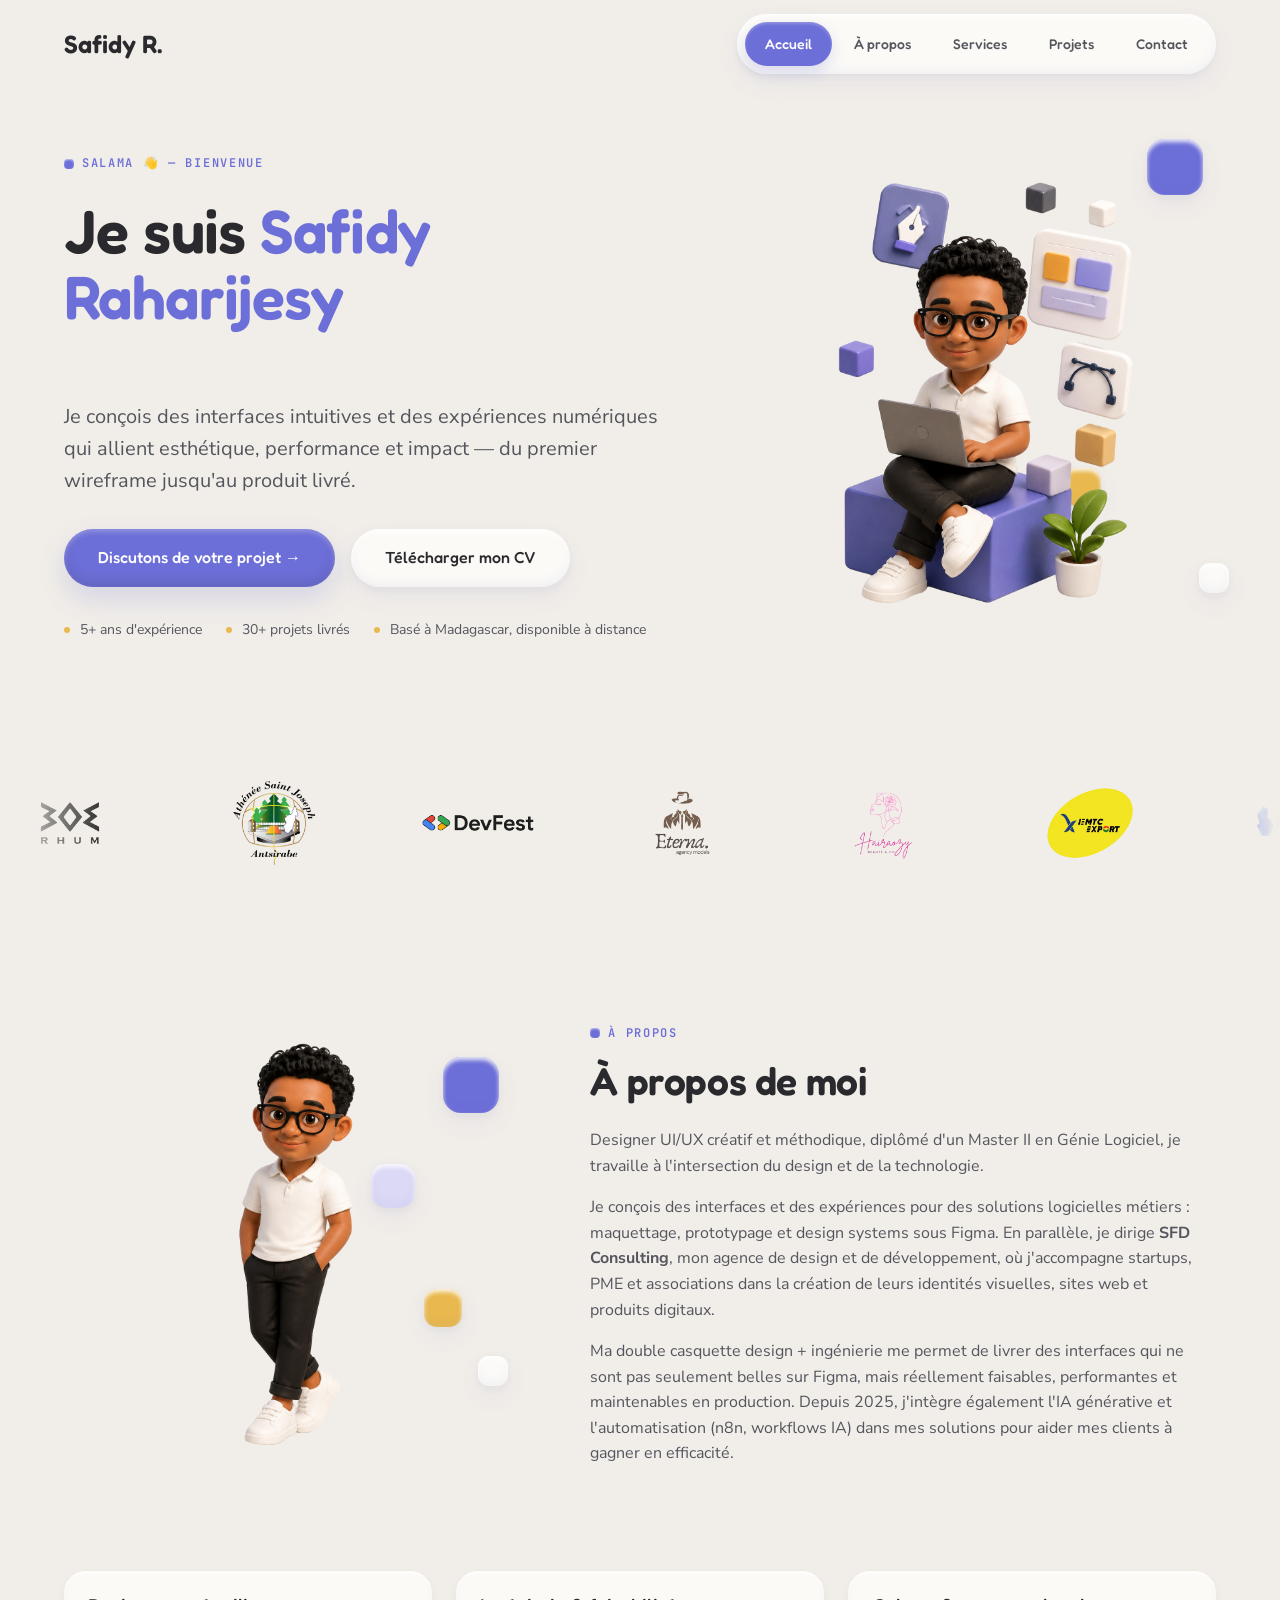
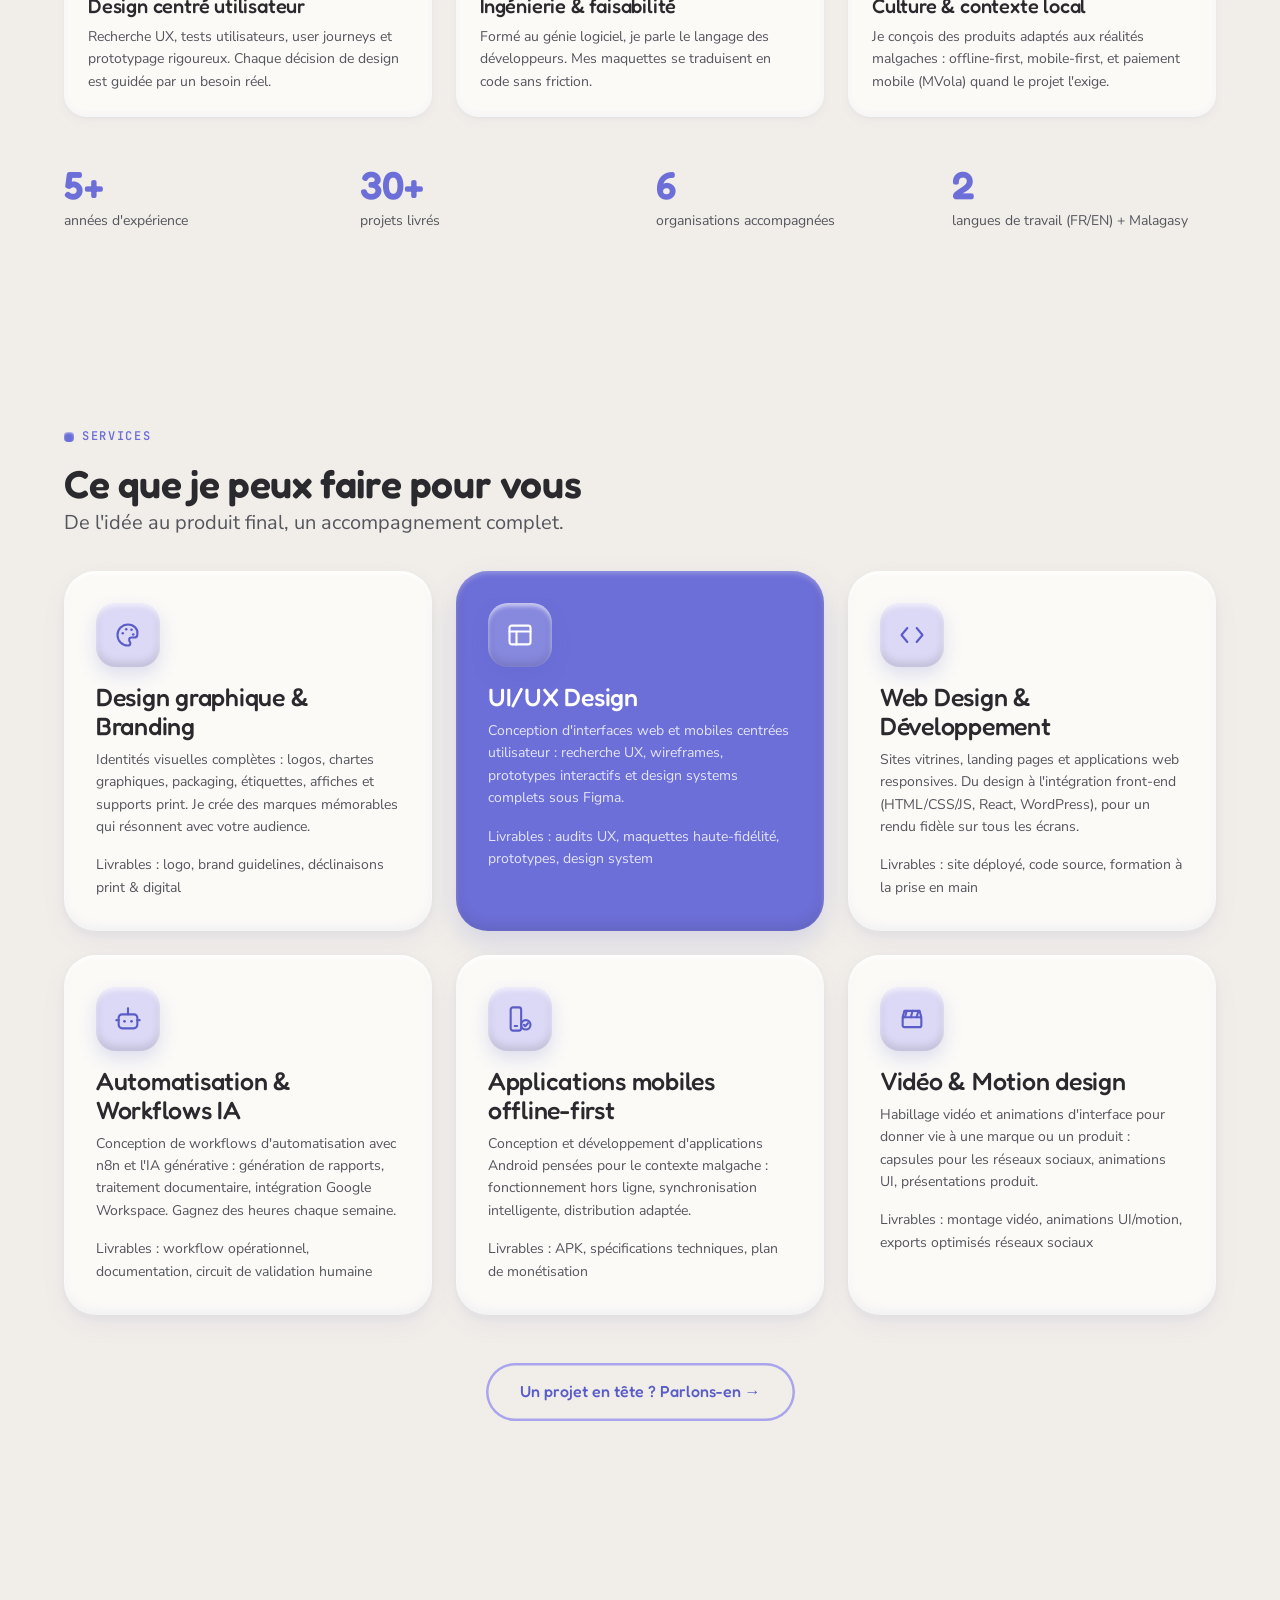
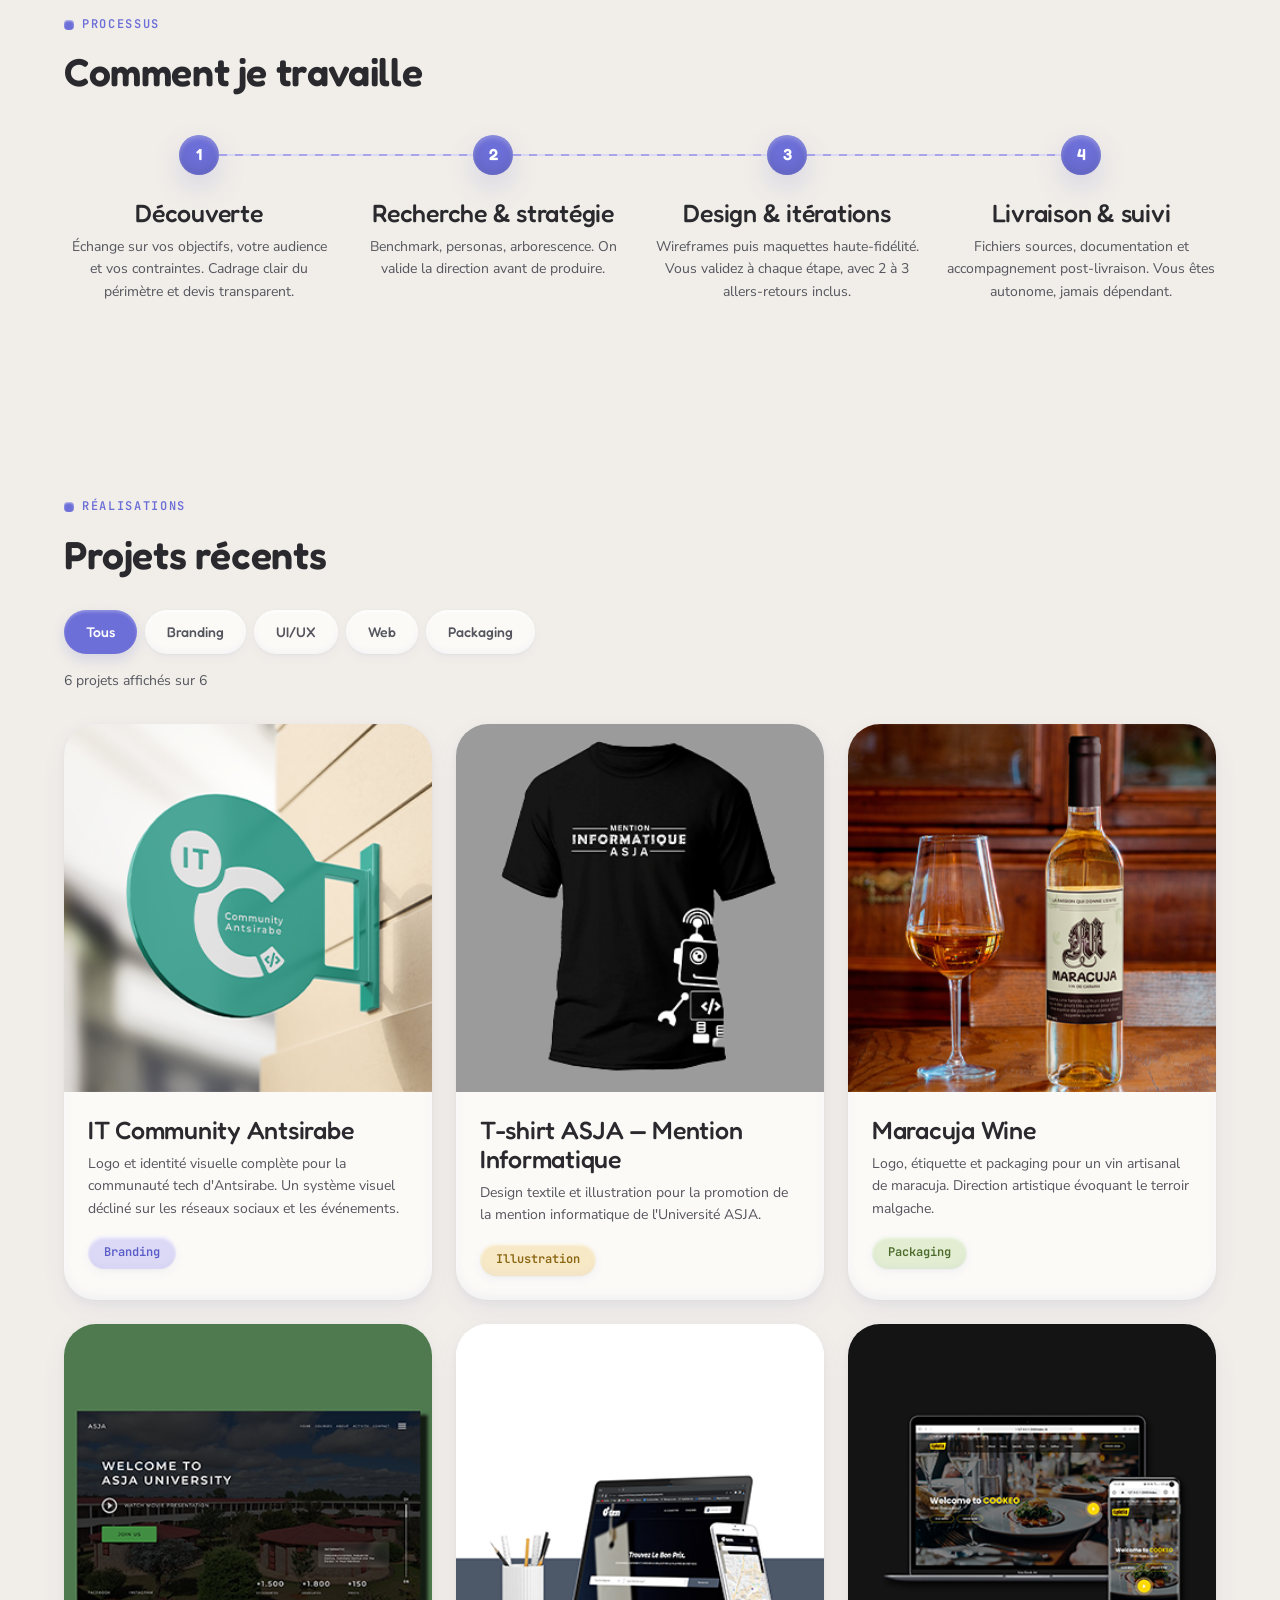
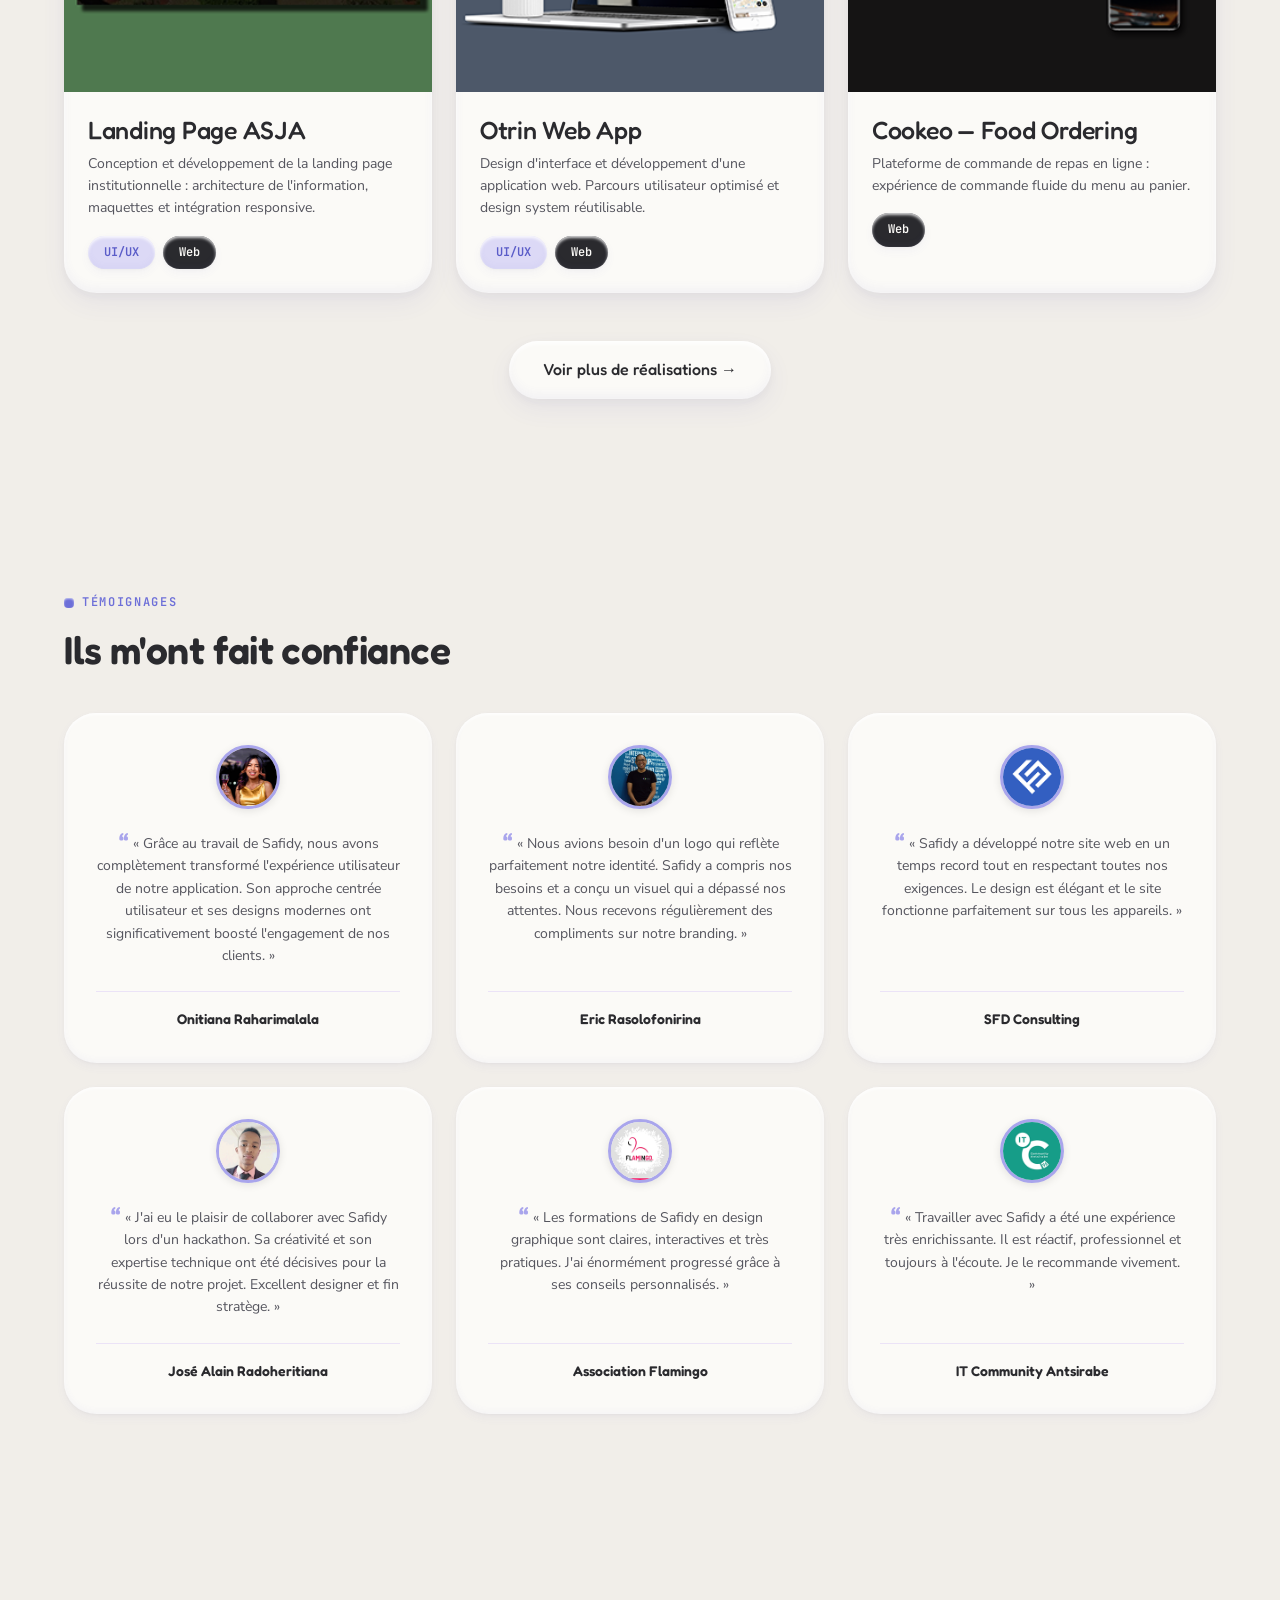
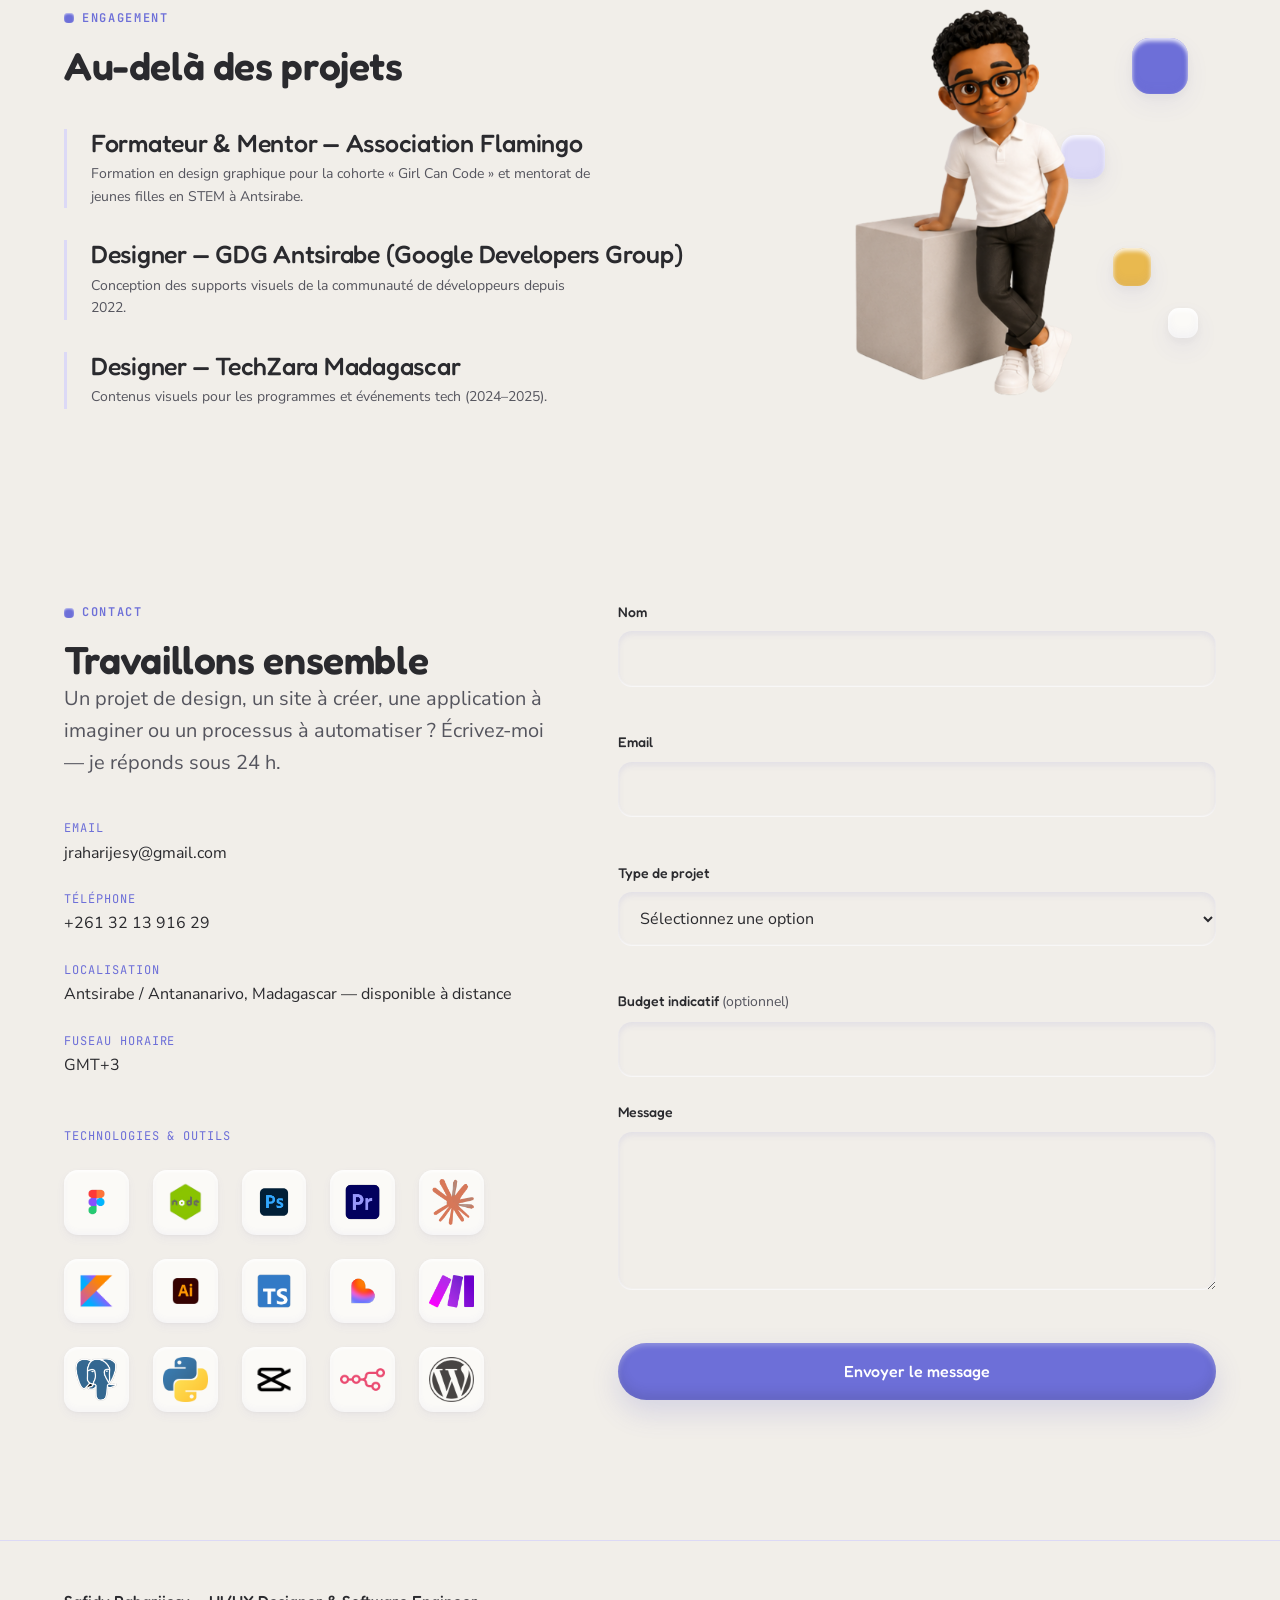
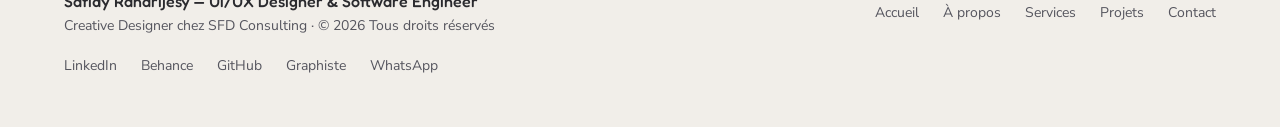
==== index.html @ c83ef687 "verification google" ====
<!DOCTYPE html>
<html lang="fr">

<head>
  <meta charset="UTF-8">
  <meta name="google-site-verification" content="crt87PEnpxLIUc-6tT0wnWQn10uKdLM6XeGjAhjzBSI" />

  <meta name="viewport" content="width=device-width, initial-scale=1.0">
  <title>Safidy Raharijesy — UI/UX Designer &amp; Software Engineer | Madagascar</title>
  <meta name="description"
    content="UI/UX Designer et ingénieur logiciel basé à Madagascar. Design d'interfaces, identités visuelles, développement web &amp; mobile, et automatisation IA. Disponible en freelance via SFD Consulting.">
  <meta name="keywords"
    content="UI UX designer Madagascar, graphiste Antananarivo, web designer Antsirabe, design system, branding Madagascar, développeur front-end, automatisation IA n8n, SFD Consulting">
  <meta name="author" content="Safidy Raharijesy">
  <meta name="robots" content="index, follow, max-image-preview:large, max-snippet:-1, max-video-preview:-1">
  <meta name="theme-color" content="#121824">

  <!-- Canonique & Liens Alternatifs -->
  <link rel="canonical" href="https://safidyraharijesy.netlify.app/">

  <!-- Métadonnées Géographiques (Local SEO) -->
  <meta name="geo.region" content="MG-T">
  <meta name="geo.placename" content="Antananarivo, Antsirabe, Madagascar">
  <meta name="geo.position" content="-18.8792;47.5079">
  <meta name="ICBM" content="-18.8792, 47.5079">

  <!-- Open Graph / Facebook / LinkedIn -->
  <meta property="og:type" content="website">
  <meta property="og:site_name" content="Safidy Raharijesy Portfolio">
  <meta property="og:title" content="Safidy Raharijesy — UI/UX Designer &amp; Software Engineer | Madagascar">
  <meta property="og:description"
    content="UI/UX Designer et ingénieur logiciel basé à Madagascar. Design d'interfaces, identités visuelles, développement web &amp; mobile, et automatisation IA.">
  <meta property="og:url" content="https://safidyraharijesy.netlify.app/">
  <meta property="og:image" content="https://safidyraharijesy.netlify.app/assets/img/avatar%20assis.png">
  <meta property="og:locale" content="fr_FR">

  <!-- Twitter Cards -->
  <meta name="twitter:card" content="summary_large_image">
  <meta name="twitter:title" content="Safidy Raharijesy — UI/UX Designer &amp; Software Engineer | Madagascar">
  <meta name="twitter:description"
    content="UI/UX Designer et ingénieur logiciel basé à Madagascar. Design d'interfaces, identités visuelles, développement web &amp; mobile, et automatisation IA.">
  <meta name="twitter:image" content="https://safidyraharijesy.netlify.app/assets/img/avatar%20assis.png">

  <link rel="icon" type="image/png" href="assets/icons/favicon.png">

  <link rel="preconnect" href="https://fonts.googleapis.com">
  <link rel="preconnect" href="https://fonts.gstatic.com" crossorigin>
  <link
    href="https://fonts.googleapis.com/css2?family=Fredoka:wght@400;500;600;700&amp;family=Nunito+Sans:ital,wght@0,400;0,600;0,700;0,800;1,400&amp;family=JetBrains+Mono:wght@400;600&amp;display=swap"
    rel="stylesheet">

  <link rel="stylesheet" href="css/main.css">

  <!-- Données Structurées JSON-LD (Schema.org) — Generative Engine Optimization (GEO) -->
  <script type="application/ld+json">
  {
    "@context": "https://schema.org",
    "@graph": [
      {
        "@type": "Person",
        "@id": "https://safidyraharijesy.netlify.app/#safidy",
        "name": "Safidy Raharijesy",
        "givenName": "Safidy",
        "familyName": "Raharijesy",
        "jobTitle": ["UI/UX Designer", "Software Engineer", "AI Workflow Designer"],
        "description": "UI/UX Designer et ingénieur logiciel basé à Madagascar. Spécialiste en design d'interfaces (Figma), identités visuelles, développement web/mobile et automatisation IA avec n8n.",
        "url": "https://safidyraharijesy.netlify.app/",
        "image": "https://safidyraharijesy.netlify.app/assets/img/avatar%20assis.png",
        "email": "mailto:jraharijesy@gmail.com",
        "telephone": "+261321391629",
        "address": {
          "@type": "PostalAddress",
          "addressLocality": "Antsirabe",
          "addressRegion": "Vakinankaratra / Analamanga",
          "addressCountry": "MG"
        },
        "knowsLanguage": ["fr", "en", "mg"],
        "knowsAbout": [
          "UI/UX Design",
          "Figma",
          "Design Systems",
          "Software Engineering",
          "Web Development",
          "Mobile App Development",
          "n8n Workflows",
          "Generative AI",
          "Branding & Packaging"
        ],
        "alumniOf": {
          "@type": "EducationalOrganization",
          "name": "Université ASJA (Master II Génie Logiciel)"
        },
        "worksFor": [
          {
            "@type": "Organization",
            "name": "TeknetGroupe"
          },
          {
            "@type": "Organization",
            "name": "SFD Consulting"
          }
        ],
        "sameAs": [
          "https://www.linkedin.com/in/safidy-raharijesy/",
          "https://github.com/chafidy",
          "https://behance.net/safidyraharijesy",
          "https://graphiste.com/safidyraharijesy",
          "https://wa.me/261321391629"
        ]
      },
      {
        "@type": "ProfessionalService",
        "@id": "https://safidyraharijesy.netlify.app/#service",
        "name": "SFD Consulting — Safidy Raharijesy",
        "url": "https://safidyraharijesy.netlify.app/",
        "logo": "https://safidyraharijesy.netlify.app/assets/icons/favicon.png",
        "image": "https://safidyraharijesy.netlify.app/assets/img/avatar%20assis.png",
        "description": "Agence et studio individuel de design d'interfaces, branding, développement web & mobile et automatisation IA à Madagascar.",
        "telephone": "+261321391629",
        "email": "jraharijesy@gmail.com",
        "address": {
          "@type": "PostalAddress",
          "addressLocality": "Antananarivo / Antsirabe",
          "addressCountry": "MG"
        },
        "geo": {
          "@type": "GeoCoordinates",
          "latitude": -18.8792,
          "longitude": 47.5079
        },
        "areaServed": ["Madagascar", "Worldwide", "France", "Remote"],
        "priceRange": "$$",
        "provider": {
          "@id": "https://safidyraharijesy.netlify.app/#safidy"
        }
      },
      {
        "@type": "WebSite",
        "@id": "https://safidyraharijesy.netlify.app/#website",
        "url": "https://safidyraharijesy.netlify.app/",
        "name": "Safidy Raharijesy Portfolio",
        "publisher": {
          "@id": "https://safidyraharijesy.netlify.app/#safidy"
        },
        "inLanguage": "fr-FR"
      },
      {
        "@type": "FAQPage",
        "@id": "https://safidyraharijesy.netlify.app/#faq",
        "mainEntity": [
          {
            "@type": "Question",
            "name": "Qui est Safidy Raharijesy ?",
            "acceptedAnswer": {
              "@type": "Answer",
              "text": "Safidy Raharijesy est un UI/UX Designer et Ingénieur Logiciel diplômé d'un Master II en Génie Logiciel, basé à Madagascar (Antananarivo et Antsirabe). Il combine design d'interface, ingénierie logicielle et automatisation IA pour créer des produits digitaux performants."
            }
          },
          {
            "@type": "Question",
            "name": "Quels sont les services proposés par Safidy Raharijesy ?",
            "acceptedAnswer": {
              "@type": "Answer",
              "text": "Safidy propose 5 prestations principales : 1. Design graphique & Branding (logos, packaging), 2. UI/UX Design & Design Systems (Figma), 3. Web Design & Développement (HTML/CSS/JS, React, WordPress), 4. Automatisation & Workflows IA (n8n, LLM), 5. Applications mobiles Android offline-first."
            }
          },
          {
            "@type": "Question",
            "name": "Safidy Raharijesy travaille-t-il à distance pour des clients internationaux ?",
            "acceptedAnswer": {
              "@type": "Answer",
              "text": "Oui, Safidy Raharijesy est disponible à distance pour des projets en freelance avec des entreprises, startups et agences en France, en Europe et à l'international (fuseau horaire GMT+3)."
            }
          },
          {
            "@type": "Question",
            "name": "Comment contacter Safidy Raharijesy ?",
            "acceptedAnswer": {
              "@type": "Answer",
              "text": "Vous pouvez le contacter directement par email à jraharijesy@gmail.com, par WhatsApp au +261 32 13 916 29 ou via le formulaire de contact sur https://safidyraharijesy.netlify.app/."
            }
          }
        ]
      }
    ]
  }
  </script>
</head>

<body>

  <a class="skip-link" href="#main-content">Aller au contenu principal</a>

  <div class="header-sentinel" id="header-sentinel" aria-hidden="true"></div>

  <!-- ============ HEADER ============ -->
  <header class="header" id="site-header">
    <div class="container header__inner">
      <a class="header__logo" href="#hero">Safidy R.</a>

      <button class="header__burger" id="header-burger" type="button" aria-expanded="false"
        aria-controls="primary-navigation" aria-label="Ouvrir le menu de navigation">
        <span class="header__burger-line"></span>
        <span class="header__burger-line"></span>
        <span class="header__burger-line"></span>
      </button>

      <nav class="header__nav" id="primary-navigation" aria-label="Navigation principale">
        <ul class="header__nav-list">
          <li><a class="header__nav-link" href="#hero" aria-current="page">Accueil</a></li>
          <li><a class="header__nav-link" href="#about">À propos</a></li>
          <li><a class="header__nav-link" href="#services">Services</a></li>
          <li><a class="header__nav-link" href="#projects">Projets</a></li>
          <li><a class="header__nav-link" href="#contact">Contact</a></li>
        </ul>
      </nav>
    </div>
  </header>

  <main id="main-content">

    <!-- ============ HERO ============ -->
    <section class="hero" id="hero" aria-labelledby="hero-title">
      <div class="hero__cubes" aria-hidden="true">
        <div class="cube cube--c1"></div>
        <div class="cube cube--c2"></div>
        <div class="cube cube--c3"></div>
        <div class="cube cube--c4"></div>
      </div>

      <div class="container hero__inner">
        <div class="hero__content">
          <span class="eyebrow">Salama 👋 — Bienvenue</span>

          <h1 class="hero__title" id="hero-title">Je suis <span class="hero__title-accent">Safidy Raharijesy</span></h1>

          <p class="hero__roles">
            <span class="hero__role">UI/UX Designer</span>
            <span class="hero__role">Creative Designer &amp; Software Engineer</span>
            <span class="hero__role">AI Workflow Designer</span>
          </p>

          <p class="hero__lead lead">
            Je conçois des interfaces intuitives et des expériences numériques qui allient
            esthétique, performance et impact — du premier wireframe jusqu'au produit livré.
          </p>

          <div class="hero__actions">
            <a class="btn btn--primary" href="#contact">Discutons de votre projet →</a>
            <a class="btn btn--secondary" href="assets/cv/CV_Safidy_Raharijesy_Design.pdf"
              download="CV_Safidy_Raharijesy_Design.pdf">Télécharger mon CV</a>
          </div>

          <ul class="hero__proof">
            <li class="hero__proof-item">5+ ans d'expérience</li>
            <li class="hero__proof-item">30+ projets livrés</li>
            <li class="hero__proof-item">Basé à Madagascar, disponible à distance</li>
          </ul>
        </div>

        <div class="hero__visual">
          <img class="hero__avatar" src="assets/img/avatar assis.png"
            alt="Illustration 3D en claymorphism de Safidy Raharijesy assis avec un ordinateur portable" width="1086"
            height="1448">
        </div>
      </div>
    </section>

    <!-- ============ CLIENTS / LOGOS DÉFILANTS ============ -->
    <section class="clients" aria-label="Marques et clients">
      <div class="clients__inner">
        <div class="clients__track">
          <div class="clients__logos">
            <img class="clients__logo" src="assets/clients/303 rhum-Photoroom.webp" alt="303 Rhum">
            <img class="clients__logo" src="assets/clients/asja université-Photoroom.webp" alt="ASJA Université">
            <img class="clients__logo" src="assets/clients/devfest-Photoroom.webp" alt="DevFest Antsirabe">
            <img class="clients__logo" src="assets/clients/eterna-Photoroom.webp" alt="Eterna">
            <img class="clients__logo" src="assets/clients/hairaozy-Photoroom.webp" alt="Hairaozy">
            <img class="clients__logo" src="assets/clients/iemtc export-Photoroom.webp" alt="IEMTC Export">
            <img class="clients__logo" src="assets/clients/iemtc madagascar-Photoroom.webp" alt="IEMTC Madagascar">
            <img class="clients__logo" src="assets/clients/it community-Photoroom.webp" alt="IT Community Antsirabe">
            <img class="clients__logo" src="assets/clients/make it shine-Photoroom.webp" alt="Make It Shine">
            <img class="clients__logo" src="assets/clients/mouna fruit séché-Photoroom.webp" alt="Mouna Fruit Séché">
            <img class="clients__logo" src="assets/clients/otrin-Photoroom.webp" alt="Otrin">
            <img class="clients__logo" src="assets/clients/pharmatech-Photoroom.webp" alt="PharmaTech">
            <img class="clients__logo" src="assets/clients/pim collect-Photoroom.webp" alt="PIM Collect">
            <img class="clients__logo" src="assets/clients/rawesy-Photoroom.webp" alt="Rawesy">
            <img class="clients__logo" src="assets/clients/techzara-Photoroom.webp" alt="Techzara">
            <img class="clients__logo" src="assets/clients/urban visio-Photoroom.webp" alt="Urban Visio">
            <img class="clients__logo" src="assets/clients/zarina-Photoroom.webp" alt="Zarina">
          </div>
          <!-- Clone pour boucle seamless -->
          <div class="clients__logos" aria-hidden="true">
            <img class="clients__logo" src="assets/clients/303 rhum-Photoroom.webp" alt="303 Rhum">
            <img class="clients__logo" src="assets/clients/asja université-Photoroom.webp" alt="ASJA Université">
            <img class="clients__logo" src="assets/clients/devfest-Photoroom.webp" alt="DevFest Antsirabe">
            <img class="clients__logo" src="assets/clients/eterna-Photoroom.webp" alt="Eterna">
            <img class="clients__logo" src="assets/clients/hairaozy-Photoroom.webp" alt="Hairaozy">
            <img class="clients__logo" src="assets/clients/iemtc export-Photoroom.webp" alt="IEMTC Export">
            <img class="clients__logo" src="assets/clients/iemtc madagascar-Photoroom.webp" alt="IEMTC Madagascar">
            <img class="clients__logo" src="assets/clients/it community-Photoroom.webp" alt="IT Community Antsirabe">
            <img class="clients__logo" src="assets/clients/make it shine-Photoroom.webp" alt="Make It Shine">
            <img class="clients__logo" src="assets/clients/mouna fruit séché-Photoroom.webp" alt="Mouna Fruit Séché">
            <img class="clients__logo" src="assets/clients/otrin-Photoroom.webp" alt="Otrin">
            <img class="clients__logo" src="assets/clients/pharmatech-Photoroom.webp" alt="PharmaTech">
            <img class="clients__logo" src="assets/clients/pim collect-Photoroom.webp" alt="PIM Collect">
            <img class="clients__logo" src="assets/clients/rawesy-Photoroom.webp" alt="Rawesy">
            <img class="clients__logo" src="assets/clients/techzara-Photoroom.webp" alt="Techzara">
            <img class="clients__logo" src="assets/clients/urban visio-Photoroom.webp" alt="Urban Visio">
            <img class="clients__logo" src="assets/clients/zarina-Photoroom.webp" alt="Zarina">
          </div>
          <!-- Clone 2 pour boucle seamless -->
          <div class="clients__logos" aria-hidden="true">
            <img class="clients__logo" src="assets/clients/303 rhum-Photoroom.webp" alt="303 Rhum">
            <img class="clients__logo" src="assets/clients/asja université-Photoroom.webp" alt="ASJA Université">
            <img class="clients__logo" src="assets/clients/devfest-Photoroom.webp" alt="DevFest Antsirabe">
            <img class="clients__logo" src="assets/clients/eterna-Photoroom.webp" alt="Eterna">
            <img class="clients__logo" src="assets/clients/hairaozy-Photoroom.webp" alt="Hairaozy">
            <img class="clients__logo" src="assets/clients/iemtc export-Photoroom.webp" alt="IEMTC Export">
            <img class="clients__logo" src="assets/clients/iemtc madagascar-Photoroom.webp" alt="IEMTC Madagascar">
            <img class="clients__logo" src="assets/clients/it community-Photoroom.webp" alt="IT Community Antsirabe">
            <img class="clients__logo" src="assets/clients/make it shine-Photoroom.webp" alt="Make It Shine">
            <img class="clients__logo" src="assets/clients/mouna fruit séché-Photoroom.webp" alt="Mouna Fruit Séché">
            <img class="clients__logo" src="assets/clients/otrin-Photoroom.webp" alt="Otrin">
            <img class="clients__logo" src="assets/clients/pharmatech-Photoroom.webp" alt="PharmaTech">
            <img class="clients__logo" src="assets/clients/pim collect-Photoroom.webp" alt="PIM Collect">
            <img class="clients__logo" src="assets/clients/rawesy-Photoroom.webp" alt="Rawesy">
            <img class="clients__logo" src="assets/clients/techzara-Photoroom.webp" alt="Techzara">
            <img class="clients__logo" src="assets/clients/urban visio-Photoroom.webp" alt="Urban Visio">
            <img class="clients__logo" src="assets/clients/zarina-Photoroom.webp" alt="Zarina">
          </div>
          <!-- Clone 3 pour boucle seamless -->
          <div class="clients__logos" aria-hidden="true">
            <img class="clients__logo" src="assets/clients/303 rhum-Photoroom.webp" alt="303 Rhum">
            <img class="clients__logo" src="assets/clients/asja université-Photoroom.webp" alt="ASJA Université">
            <img class="clients__logo" src="assets/clients/devfest-Photoroom.webp" alt="DevFest Antsirabe">
            <img class="clients__logo" src="assets/clients/eterna-Photoroom.webp" alt="Eterna">
            <img class="clients__logo" src="assets/clients/hairaozy-Photoroom.webp" alt="Hairaozy">
            <img class="clients__logo" src="assets/clients/iemtc export-Photoroom.webp" alt="IEMTC Export">
            <img class="clients__logo" src="assets/clients/iemtc madagascar-Photoroom.webp" alt="IEMTC Madagascar">
            <img class="clients__logo" src="assets/clients/it community-Photoroom.webp" alt="IT Community Antsirabe">
            <img class="clients__logo" src="assets/clients/make it shine-Photoroom.webp" alt="Make It Shine">
            <img class="clients__logo" src="assets/clients/mouna fruit séché-Photoroom.webp" alt="Mouna Fruit Séché">
            <img class="clients__logo" src="assets/clients/otrin-Photoroom.webp" alt="Otrin">
            <img class="clients__logo" src="assets/clients/pharmatech-Photoroom.webp" alt="PharmaTech">
            <img class="clients__logo" src="assets/clients/pim collect-Photoroom.webp" alt="PIM Collect">
            <img class="clients__logo" src="assets/clients/rawesy-Photoroom.webp" alt="Rawesy">
            <img class="clients__logo" src="assets/clients/techzara-Photoroom.webp" alt="Techzara">
            <img class="clients__logo" src="assets/clients/urban visio-Photoroom.webp" alt="Urban Visio">
            <img class="clients__logo" src="assets/clients/zarina-Photoroom.webp" alt="Zarina">
          </div>
        </div>
      </div>
    </section>


    <!-- ============ À PROPOS ============ -->
    <section class="about" id="about" aria-labelledby="about-title">
      <div class="container about__inner">
        <div class="about__header">
          <span class="eyebrow">À propos</span>
          <h2 id="about-title">À propos de moi</h2>

          <div class="about__text">
            <p>
              Designer UI/UX créatif et méthodique, diplômé d'un Master II en Génie Logiciel,
              je travaille à l'intersection du design et de la technologie.
            </p>
            <p>
              Je conçois des interfaces et des expériences
              pour des solutions logicielles métiers&nbsp;: maquettage, prototypage et design
              systems sous Figma. En parallèle, je dirige <strong>SFD Consulting</strong>, mon
              agence de design et de développement, où j'accompagne startups, PME et associations
              dans la création de leurs identités visuelles, sites web et produits digitaux.
            </p>
            <p>
              Ma double casquette design + ingénierie me permet de livrer des interfaces qui ne
              sont pas seulement belles sur Figma, mais réellement faisables, performantes et
              maintenables en production. Depuis 2025, j'intègre également l'IA générative et
              l'automatisation (n8n, workflows IA) dans mes solutions pour aider mes clients à
              gagner en efficacité.
            </p>
          </div>
        </div>

        <div class="about__visual">
          <div class="about__cubes" aria-hidden="true">
            <div class="cube cube--c1"></div>
            <div class="cube cube--c2"></div>
            <div class="cube cube--c3"></div>
            <div class="cube cube--c4"></div>
          </div>
          <img class="about__avatar" src="assets/img/avatar bedou.png"
            alt="Illustration 3D en claymorphism de Safidy Raharijesy debout" width="1254" height="1254" loading="lazy">
        </div>

        <div class="about__extra">
          <ul class="about__pillars">
            <li class="pillar" data-reveal>
              <h3 class="pillar__title">Design centré utilisateur</h3>
              <p class="pillar__text">
                Recherche UX, tests utilisateurs, user journeys et prototypage rigoureux. Chaque
                décision de design est guidée par un besoin réel.
              </p>
            </li>
            <li class="pillar" data-reveal>
              <h3 class="pillar__title">Ingénierie &amp; faisabilité</h3>
              <p class="pillar__text">
                Formé au génie logiciel, je parle le langage des développeurs. Mes maquettes se
                traduisent en code sans friction.
              </p>
            </li>
            <li class="pillar" data-reveal>
              <h3 class="pillar__title">Culture &amp; contexte local</h3>
              <p class="pillar__text">
                Je conçois des produits adaptés aux réalités malgaches&nbsp;: offline-first,
                mobile-first, et paiement mobile (MVola) quand le projet l'exige.
              </p>
            </li>
          </ul>

          <dl class="about__stats">
            <div class="stat">
              <dt class="stat__value" data-counter data-target="5" data-suffix="+">5+</dt>
              <dd class="stat__label">années d'expérience</dd>
            </div>
            <div class="stat">
              <dt class="stat__value" data-counter data-target="30" data-suffix="+">30+</dt>
              <dd class="stat__label">projets livrés</dd>
            </div>
            <div class="stat">
              <dt class="stat__value" data-counter data-target="6" data-suffix="">6</dt>
              <dd class="stat__label">organisations accompagnées</dd>
            </div>
            <div class="stat">
              <dt class="stat__value" data-counter data-target="2" data-suffix="">2</dt>
              <dd class="stat__label">langues de travail (FR/EN) + Malagasy</dd>
            </div>
          </dl>
        </div>
      </div>
    </section>

    <!-- ============ SERVICES ============ -->
    <section class="services" id="services" aria-labelledby="services-title">
      <div class="container">
        <span class="eyebrow">Services</span>
        <h2 id="services-title">Ce que je peux faire pour vous</h2>
        <p class="lead">De l'idée au produit final, un accompagnement complet.</p>

        <ul class="card-grid">
          <li>
            <article class="card" data-reveal>
              <div class="card__icon" aria-hidden="true">
                <svg viewBox="0 0 24 24" fill="none" stroke="currentColor" stroke-width="1.8" stroke-linecap="round"
                  stroke-linejoin="round" focusable="false">
                  <path
                    d="M12 3a9 9 0 1 0 0 18c1.1 0 2-.9 2-2 0-.5-.2-1-.5-1.4-.3-.4-.5-.9-.5-1.4 0-1.1.9-2 2-2h2.3c1.5 0 2.7-1.2 2.7-2.7C21 6.8 17 3 12 3Z" />
                  <circle cx="7.5" cy="10.5" r="1.1" fill="currentColor" stroke="none" />
                  <circle cx="10.5" cy="7" r="1.1" fill="currentColor" stroke="none" />
                  <circle cx="15" cy="7.5" r="1.1" fill="currentColor" stroke="none" />
                  <circle cx="16.5" cy="11.5" r="1.1" fill="currentColor" stroke="none" />
                </svg>
              </div>
              <h3 class="card__title">Design graphique &amp; Branding</h3>
              <p class="card__text">
                Identités visuelles complètes&nbsp;: logos, chartes graphiques, packaging,
                étiquettes, affiches et supports print. Je crée des marques mémorables qui
                résonnent avec votre audience.
              </p>
              <p class="card__meta text-small">Livrables&nbsp;: logo, brand guidelines, déclinaisons print &amp; digital
              </p>
            </article>
          </li>
          <li>
            <article class="card card--featured" data-reveal>
              <div class="card__icon" aria-hidden="true">
                <svg viewBox="0 0 24 24" fill="none" stroke="currentColor" stroke-width="1.8" stroke-linecap="round"
                  stroke-linejoin="round" focusable="false">
                  <rect x="3" y="4" width="18" height="16" rx="2" />
                  <line x1="3" y1="9" x2="21" y2="9" />
                  <line x1="9" y1="9" x2="9" y2="20" />
                </svg>
              </div>
              <h3 class="card__title">UI/UX Design</h3>
              <p class="card__text">
                Conception d'interfaces web et mobiles centrées utilisateur&nbsp;: recherche UX,
                wireframes, prototypes interactifs et design systems complets sous Figma.
              </p>
              <p class="card__meta text-small">Livrables&nbsp;: audits UX, maquettes haute-fidélité, prototypes, design
                system</p>
            </article>
          </li>
          <li>
            <article class="card" data-reveal>
              <div class="card__icon" aria-hidden="true">
                <svg viewBox="0 0 24 24" fill="none" stroke="currentColor" stroke-width="1.8" stroke-linecap="round"
                  stroke-linejoin="round" focusable="false">
                  <polyline points="8 6 3 12 8 18" />
                  <polyline points="16 6 21 12 16 18" />
                </svg>
              </div>
              <h3 class="card__title">Web Design &amp; Développement</h3>
              <p class="card__text">
                Sites vitrines, landing pages et applications web responsives. Du design à
                l'intégration front-end (HTML/CSS/JS, React, WordPress), pour un rendu fidèle sur
                tous les écrans.
              </p>
              <p class="card__meta text-small">Livrables&nbsp;: site déployé, code source, formation à la prise en main
              </p>
            </article>
          </li>
          <li>
            <article class="card" data-reveal>
              <div class="card__icon" aria-hidden="true">
                <svg viewBox="0 0 24 24" fill="none" stroke="currentColor" stroke-width="1.8" stroke-linecap="round"
                  stroke-linejoin="round" focusable="false">
                  <rect x="4" y="8" width="16" height="12" rx="3" />
                  <circle cx="9" cy="14" r="1.2" fill="currentColor" stroke="none" />
                  <circle cx="15" cy="14" r="1.2" fill="currentColor" stroke="none" />
                  <line x1="12" y1="4" x2="12" y2="8" />
                  <circle cx="12" cy="3" r="1" fill="currentColor" stroke="none" />
                  <line x1="4" y1="13" x2="2" y2="13" />
                  <line x1="22" y1="13" x2="20" y2="13" />
                </svg>
              </div>
              <h3 class="card__title">Automatisation &amp; Workflows IA</h3>
              <p class="card__text">
                Conception de workflows d'automatisation avec n8n et l'IA générative&nbsp;:
                génération de rapports, traitement documentaire, intégration Google Workspace.
                Gagnez des heures chaque semaine.
              </p>
              <p class="card__meta text-small">Livrables&nbsp;: workflow opérationnel, documentation, circuit de
                validation humaine</p>
            </article>
          </li>
          <li>
            <article class="card" data-reveal>
              <div class="card__icon" aria-hidden="true">
                <svg viewBox="0 0 24 24" fill="none" stroke="currentColor" stroke-width="1.8" stroke-linecap="round"
                  stroke-linejoin="round" focusable="false">
                  <rect x="4" y="2" width="9" height="20" rx="2" />
                  <line x1="7.5" y1="18" x2="9.5" y2="18" />
                  <circle cx="17" cy="17" r="4" />
                  <polyline points="15.3 17 16.5 18.2 18.8 15.6" />
                </svg>
              </div>
              <h3 class="card__title">Applications mobiles offline-first</h3>
              <p class="card__text">
                Conception et développement d'applications Android pensées pour le contexte
                malgache&nbsp;: fonctionnement hors ligne, synchronisation intelligente,
                distribution adaptée.
              </p>
              <p class="card__meta text-small">Livrables&nbsp;: APK, spécifications techniques, plan de monétisation</p>
            </article>
          </li>
          <li>
            <article class="card" data-reveal>
              <div class="card__icon" aria-hidden="true">
                <svg viewBox="0 0 24 24" fill="none" stroke="currentColor" stroke-width="1.8" stroke-linecap="round"
                  stroke-linejoin="round" focusable="false">
                  <path d="M4 10.5 5.5 5h13L20 10.5" />
                  <rect x="4" y="10.5" width="16" height="8.5" rx="1.5" />
                  <line x1="7.5" y1="5" x2="6" y2="10.5" />
                  <line x1="12.5" y1="5" x2="11" y2="10.5" />
                  <line x1="17.5" y1="5" x2="16" y2="10.5" />
                </svg>
              </div>
              <h3 class="card__title">Vidéo &amp; Motion design</h3>
              <p class="card__text">
                Habillage vidéo et animations d'interface pour donner vie à une marque ou un
                produit&nbsp;: capsules pour les réseaux sociaux, animations UI, présentations
                produit.
              </p>
              <p class="card__meta text-small">Livrables&nbsp;: montage vidéo, animations UI/motion, exports optimisés
                réseaux sociaux</p>
            </article>
          </li>
        </ul>

        <p class="services__cta">
          <a class="btn btn--ghost" href="#contact">Un projet en tête ? Parlons-en →</a>
        </p>
      </div>
    </section>

    <!-- ============ PROCESSUS ============ -->
    <section class="process" id="process" aria-labelledby="process-title">
      <div class="container">
        <span class="eyebrow">Processus</span>
        <h2 id="process-title">Comment je travaille</h2>

        <ol class="process__list">
          <li class="process__step" data-reveal>
            <span class="process__number" aria-hidden="true">1</span>
            <h3 class="process__title">Découverte</h3>
            <p class="process__text">
              Échange sur vos objectifs, votre audience et vos contraintes. Cadrage clair du
              périmètre et devis transparent.
            </p>
          </li>
          <li class="process__step" data-reveal>
            <span class="process__number" aria-hidden="true">2</span>
            <h3 class="process__title">Recherche &amp; stratégie</h3>
            <p class="process__text">
              Benchmark, personas, arborescence. On valide la direction avant de produire.
            </p>
          </li>
          <li class="process__step" data-reveal>
            <span class="process__number" aria-hidden="true">3</span>
            <h3 class="process__title">Design &amp; itérations</h3>
            <p class="process__text">
              Wireframes puis maquettes haute-fidélité. Vous validez à chaque étape, avec 2 à 3
              allers-retours inclus.
            </p>
          </li>
          <li class="process__step" data-reveal>
            <span class="process__number" aria-hidden="true">4</span>
            <h3 class="process__title">Livraison &amp; suivi</h3>
            <p class="process__text">
              Fichiers sources, documentation et accompagnement post-livraison. Vous êtes
              autonome, jamais dépendant.
            </p>
          </li>
        </ol>
      </div>
    </section>

    <!-- ============ PROJETS ============ -->
    <section class="projects" id="projects" aria-labelledby="projects-title">
      <div class="container">
        <span class="eyebrow">Réalisations</span>
        <h2 id="projects-title">Projets récents</h2>

        <div class="filter-list" role="group" aria-label="Filtrer les projets par catégorie">
          <button class="filter-pill filter-pill--active" type="button" data-filter="all"
            aria-pressed="true">Tous</button>
          <button class="filter-pill" type="button" data-filter="branding" aria-pressed="false">Branding</button>
          <button class="filter-pill" type="button" data-filter="ui-ux" aria-pressed="false">UI/UX</button>
          <button class="filter-pill" type="button" data-filter="web" aria-pressed="false">Web</button>
          <button class="filter-pill" type="button" data-filter="packaging" aria-pressed="false">Packaging</button>
        </div>

        <p class="projects__status" aria-live="polite"></p>

        <ul class="project-grid" id="project-grid">
          <li class="project-card" data-category="branding">
            <article>
              <a class="project-card__thumb-trigger" href="assets/project/p1.png" target="_blank" rel="noopener">
                <span class="sr-only">Agrandir —</span>
                <img class="project-card__thumb" src="assets/project/p1.png"
                  alt="Signalétique murale ronde de l'IT Community Antsirabe" width="370" height="325" loading="lazy">
              </a>
              <div class="project-card__body">
                <h3 class="project-card__title">IT Community Antsirabe</h3>
                <p class="project-card__text">
                  Logo et identité visuelle complète pour la communauté tech d'Antsirabe. Un
                  système visuel décliné sur les réseaux sociaux et les événements.
                </p>
                <ul class="tag-list">
                  <li class="tag tag--purple">Branding</li>
                </ul>
              </div>
            </article>
          </li>

          <li class="project-card" data-category="illustration">
            <article>
              <a class="project-card__thumb-trigger" href="assets/project/p2.png" target="_blank" rel="noopener">
                <span class="sr-only">Agrandir —</span>
                <img class="project-card__thumb" src="assets/project/p2.png"
                  alt="T-shirt noir illustré pour la mention informatique de l'ASJA" width="370" height="325"
                  loading="lazy">
              </a>
              <div class="project-card__body">
                <h3 class="project-card__title">T-shirt ASJA — Mention Informatique</h3>
                <p class="project-card__text">
                  Design textile et illustration pour la promotion de la mention informatique de
                  l'Université ASJA.
                </p>
                <ul class="tag-list">
                  <li class="tag tag--honey">Illustration</li>
                </ul>
              </div>
            </article>
          </li>

          <li class="project-card" data-category="packaging">
            <article>
              <a class="project-card__thumb-trigger" href="assets/project/p3.png" target="_blank" rel="noopener">
                <span class="sr-only">Agrandir —</span>
                <img class="project-card__thumb" src="assets/project/p3.png"
                  alt="Bouteille et verre de vin Maracuja avec étiquette" width="370" height="325" loading="lazy">
              </a>
              <div class="project-card__body">
                <h3 class="project-card__title">Maracuja Wine</h3>
                <p class="project-card__text">
                  Logo, étiquette et packaging pour un vin artisanal de maracuja. Direction
                  artistique évoquant le terroir malgache.
                </p>
                <ul class="tag-list">
                  <li class="tag tag--leaf">Packaging</li>
                </ul>
              </div>
            </article>
          </li>

          <li class="project-card" data-category="ui-ux web">
            <article>
              <a class="project-card__thumb-trigger" href="assets/project/p4.png" target="_blank" rel="noopener">
                <span class="sr-only">Agrandir —</span>
                <img class="project-card__thumb" src="assets/project/p4.png"
                  alt="Capture de la landing page de l'Université ASJA" width="370" height="325" loading="lazy">
              </a>
              <div class="project-card__body">
                <h3 class="project-card__title">Landing Page ASJA</h3>
                <p class="project-card__text">
                  Conception et développement de la landing page institutionnelle&nbsp;:
                  architecture de l'information, maquettes et intégration responsive.
                </p>
                <ul class="tag-list">
                  <li class="tag tag--purple">UI/UX</li>
                  <li class="tag tag--ink">Web</li>
                </ul>
              </div>
            </article>
          </li>

          <li class="project-card" data-category="ui-ux web">
            <article>
              <a class="project-card__thumb-trigger" href="assets/project/p5.png" target="_blank" rel="noopener">
                <span class="sr-only">Agrandir —</span>
                <img class="project-card__thumb" src="assets/project/p5.png"
                  alt="Maquette de l'application web Otrin sur ordinateur et mobile" width="370" height="325"
                  loading="lazy">
              </a>
              <div class="project-card__body">
                <h3 class="project-card__title">Otrin Web App</h3>
                <p class="project-card__text">
                  Design d'interface et développement d'une application web. Parcours utilisateur
                  optimisé et design system réutilisable.
                </p>
                <ul class="tag-list">
                  <li class="tag tag--purple">UI/UX</li>
                  <li class="tag tag--ink">Web</li>
                </ul>
              </div>
            </article>
          </li>

          <li class="project-card" data-category="web">
            <article>
              <a class="project-card__thumb-trigger" href="assets/project/p6.png" target="_blank" rel="noopener">
                <span class="sr-only">Agrandir —</span>
                <img class="project-card__thumb" src="assets/project/p6.png"
                  alt="Capture de la plateforme de commande Cookeo sur ordinateur et mobile" width="370" height="325"
                  loading="lazy">
              </a>
              <div class="project-card__body">
                <h3 class="project-card__title">Cookeo — Food Ordering</h3>
                <p class="project-card__text">
                  Plateforme de commande de repas en ligne&nbsp;: expérience de commande fluide du
                  menu au panier.
                </p>
                <ul class="tag-list">
                  <li class="tag tag--ink">Web</li>
                </ul>
              </div>
            </article>
          </li>
        </ul>

        <div class="projects__more">
          <a class="btn btn--secondary" href="projets.html">Voir plus de réalisations →</a>
        </div>
      </div>
    </section>

    <!-- ============ TÉMOIGNAGES ============ -->
    <section class="testimonials" id="testimonials" aria-labelledby="testimonials-title">
      <div class="container">
        <span class="eyebrow">Témoignages</span>
        <h2 id="testimonials-title">Ils m'ont fait confiance</h2>

        <ul class="testimonial-grid">
          <li class="testimonial" data-reveal>
            <img class="testimonial__avatar" src="assets/testimonial/rubis.png" alt="Photo de Onitiana Raharimalala"
              width="64" height="64">
            <blockquote class="testimonial__quote">
              <p>« Grâce au travail de Safidy, nous avons complètement transformé l'expérience
                utilisateur de notre application. Son approche centrée utilisateur et ses designs
                modernes ont significativement boosté l'engagement de nos clients. »</p>
            </blockquote>
            <footer class="testimonial__author">
              <cite>Onitiana Raharimalala</cite>
            </footer>
          </li>
          <li class="testimonial" data-reveal>
            <img class="testimonial__avatar" src="assets/testimonial/eric.png" alt="Photo de Eric Rasolofonirina"
              width="64" height="64">
            <blockquote class="testimonial__quote">
              <p>« Nous avions besoin d'un logo qui reflète parfaitement notre identité. Safidy a
                compris nos besoins et a conçu un visuel qui a dépassé nos attentes. Nous recevons
                régulièrement des compliments sur notre branding. »</p>
            </blockquote>
            <footer class="testimonial__author">
              <cite>Eric Rasolofonirina</cite>
            </footer>
          </li>
          <li class="testimonial" data-reveal>
            <img class="testimonial__avatar" src="assets/testimonial/sfd.png" alt="Logo SFD Consulting" width="64"
              height="64">
            <blockquote class="testimonial__quote">
              <p>« Safidy a développé notre site web en un temps record tout en respectant toutes
                nos exigences. Le design est élégant et le site fonctionne parfaitement sur tous les
                appareils. »</p>
            </blockquote>
            <footer class="testimonial__author">
              <cite>SFD Consulting</cite>
            </footer>
          </li>
          <li class="testimonial" data-reveal>
            <img class="testimonial__avatar" src="assets/testimonial/rado.png" alt="Photo de José Alain Radoheritiana"
              width="64" height="64">
            <blockquote class="testimonial__quote">
              <p>« J'ai eu le plaisir de collaborer avec Safidy lors d'un hackathon. Sa créativité
                et son expertise technique ont été décisives pour la réussite de notre projet.
                Excellent designer et fin stratège. »</p>
            </blockquote>
            <footer class="testimonial__author">
              <cite>José Alain Radoheritiana</cite>
            </footer>
          </li>
          <li class="testimonial" data-reveal>
            <img class="testimonial__avatar" src="assets/testimonial/flam.png" alt="Logo Association Flamingo"
              width="64" height="64">
            <blockquote class="testimonial__quote">
              <p>« Les formations de Safidy en design graphique sont claires, interactives et très
                pratiques. J'ai énormément progressé grâce à ses conseils personnalisés. »</p>
            </blockquote>
            <footer class="testimonial__author">
              <cite>Association Flamingo</cite>
            </footer>
          </li>
          <li class="testimonial" data-reveal>
            <img class="testimonial__avatar" src="assets/testimonial/itc.png" alt="Logo IT Community Antsirabe"
              width="64" height="64">
            <blockquote class="testimonial__quote">
              <p>« Travailler avec Safidy a été une expérience très enrichissante. Il est réactif,
                professionnel et toujours à l'écoute. Je le recommande vivement. »</p>
            </blockquote>
            <footer class="testimonial__author">
              <cite>IT Community Antsirabe</cite>
            </footer>
          </li>
        </ul>
      </div>
    </section>

    <!-- ============ ENGAGEMENT COMMUNAUTAIRE ============ -->
    <section class="community" id="community" aria-labelledby="community-title">
      <div class="container community__inner">
        <div class="community__content">
          <span class="eyebrow">Engagement</span>
          <h2 id="community-title">Au-delà des projets</h2>

          <ul class="community__list">
            <li class="community__item" data-reveal>
              <h3 class="community__role">Formateur &amp; Mentor — Association Flamingo</h3>
              <p class="community__text">
                Formation en design graphique pour la cohorte « Girl Can Code » et mentorat de
                jeunes filles en STEM à Antsirabe.
              </p>
            </li>
            <li class="community__item" data-reveal>
              <h3 class="community__role">Designer — GDG Antsirabe (Google Developers Group)</h3>
              <p class="community__text">
                Conception des supports visuels de la communauté de développeurs depuis 2022.
              </p>
            </li>
            <li class="community__item" data-reveal>
              <h3 class="community__role">Designer — TechZara Madagascar</h3>
              <p class="community__text">
                Contenus visuels pour les programmes et événements tech (2024–2025).
              </p>
            </li>
          </ul>
        </div>

        <div class="community__visual">
          <div class="community__cubes" aria-hidden="true">
            <div class="cube cube--c1"></div>
            <div class="cube cube--c2"></div>
            <div class="cube cube--c3"></div>
            <div class="cube cube--c4"></div>
          </div>
          <img class="community__avatar" src="assets/img/avatar character pose.png"
            alt="Illustration 3D en claymorphism de Safidy Raharijesy assis, appuyé sur un cube" width="1254"
            height="1254" loading="lazy">
        </div>
      </div>
    </section>

    <!-- ============ CONTACT ============ -->
    <section class="contact" id="contact" aria-labelledby="contact-title">
      <div class="container contact__inner">
        <div class="contact__intro">
          <span class="eyebrow">Contact</span>
          <h2 id="contact-title">Travaillons ensemble</h2>
          <p class="lead">
            Un projet de design, un site à créer, une application à imaginer ou un processus à
            automatiser&nbsp;? Écrivez-moi — je réponds sous 24&nbsp;h.
          </p>

          <ul class="contact__info">
            <li class="contact__info-item">
              <span class="contact__info-label">Email</span>
              <a href="mailto:jraharijesy@gmail.com">jraharijesy@gmail.com</a>
            </li>
            <li class="contact__info-item">
              <span class="contact__info-label">Téléphone</span>
              <a href="tel:+261321391629">+261 32 13 916 29</a>
            </li>
            <li class="contact__info-item">
              <span class="contact__info-label">Localisation</span>
              <span>Antsirabe / Antananarivo, Madagascar — disponible à distance</span>
            </li>
            <li class="contact__info-item">
              <span class="contact__info-label">Fuseau horaire</span>
              <span>GMT+3</span>
            </li>
          </ul>

          <div class="contact__technos">
            <span class="contact__info-label">Technologies & Outils</span>
            <div class="techno-grid">
              <!-- Figma : violet -->
              <div class="techno-card" style="--tc:#a259ff" title="Figma"><img
                  src="assets/techno/5094051dac77593d0f0978bdcbabaf79e5bb855c-1080x1080_nobg.png" alt="Figma"
                  loading="lazy"></div>
              <!-- Node.js : vert -->
              <div class="techno-card" style="--tc:#3c873a" title="Node.js"><img
                  src="assets/techno/70-701332_hire-node-js-developer-node-logo_nobg.png" alt="Node JS" loading="lazy">
              </div>
              <!-- Photoshop : bleu -->
              <div class="techno-card" style="--tc:#31a8ff" title="Photoshop"><img
                  src="assets/techno/adobe-photoshop-cc-icon-app-logo-editable-transparent-background-social-media-design-for-digital-download-free-png_nobg.png"
                  alt="Photoshop" loading="lazy"></div>
              <!-- Premiere Pro : violet foncé -->
              <div class="techno-card" style="--tc:#9999ff" title="Premiere Pro"><img
                  src="assets/techno/adobe-premier-pro-logo-icon-free-vector_nobg.png" alt="Adobe Premiere Pro"
                  loading="lazy"></div>
              <!-- Claude AI : orange cuivré -->
              <div class="techno-card" style="--tc:#d97757" title="Claude AI"><img
                  src="assets/techno/Claude_AI_symbol_nobg.png" alt="Claude AI" loading="lazy"></div>
              <!-- React : cyan -->
              <div class="techno-card" style="--tc:#61dafb" title="Kotlin"><img
                  src="assets/techno/ko114k438-kotlin-logo-kotlin-logo-png-transparent-amp-svg-vector-freebie-supply-Photoroom.png"
                  alt="Kotlin" loading="lazy">
              </div>
              <!-- Illustrator : orange -->
              <div class="techno-card" style="--tc:#ff9a00" title="Illustrator"><img
                  src="assets/techno/Illustrator-logo_nobg.png" alt="Illustrator" loading="lazy"></div>
              <!-- Flutter : bleu clair -->
              <div class="techno-card" style="--tc:#54c5f8" title="Typescript"><img
                  src="assets/techno/images (4)_nobg.png" alt="Typescript" loading="lazy"></div>
              <!-- Tailwind : cyan-teal -->
              <div class="techno-card" style="--tc:#38bdf8" title="Lovable"><img
                  src="assets/techno/images (40)_nobg.png" alt="Lovable" loading="lazy"></div>
              <!-- Make : violet -->
              <div class="techno-card" style="--tc:#6d00cc" title="Make"><img src="assets/techno/make-color.png"
                  alt="Make" loading="lazy"></div>
              <!-- PostgreSQL : bleu-gris -->
              <div class="techno-card" style="--tc:#336791" title="PostgreSQL"><img
                  src="assets/techno/Postgresql_elephant_nobg.png" alt="PostgreSQL" loading="lazy"></div>
              <!-- Python : jaune/bleu -->
              <div class="techno-card" style="--tc:#ffd343" title="Python"><img
                  src="assets/techno/Python-logo-notext_nobg.png" alt="Python" loading="lazy"></div>
              <!-- CapCut : noir -->
              <div class="techno-card" style="--tc:#1a1a1a" title="CapCut"><img
                  src="assets/techno/CapCut-Logo-video-editing-transparent-PNG-image-jpg-Photoroom.png" alt="CapCut"
                  loading="lazy"></div>
              <!-- n8n : rouge-orange -->
              <div class="techno-card" style="--tc:#ea4b71" title="n8n"><img src="assets/techno/n8n-icon.webp" alt="n8n"
                  loading="lazy"></div>
              <!-- WordPress : bleu -->
              <div class="techno-card" style="--tc:#21759b" title="WordPress"><img
                  src="assets/techno/Wordpress-Logo_nobg.png" alt="WordPress" loading="lazy"></div>
            </div>
          </div>
        </div>

        <form class="form" id="contact-form" name="contact" method="POST" data-netlify="true">
          <input type="hidden" name="form-name" value="contact">
          <div class="form__field">
            <label class="form__label" for="contact-name">Nom</label>
            <input class="form__input" type="text" id="contact-name" name="name" autocomplete="name" required>
            <p class="form__hint" id="contact-name-hint"></p>
          </div>

          <div class="form__field">
            <label class="form__label" for="contact-email">Email</label>
            <input class="form__input" type="email" id="contact-email" name="email" autocomplete="email" required>
            <p class="form__hint" id="contact-email-hint"></p>
          </div>

          <div class="form__field">
            <label class="form__label" for="contact-type">Type de projet</label>
            <select class="form__select" id="contact-type" name="project-type" required>
              <option value="">Sélectionnez une option</option>
              <option value="branding">Branding</option>
              <option value="ui-ux">UI/UX</option>
              <option value="web">Site web</option>
              <option value="mobile">App mobile</option>
              <option value="automation">Automatisation IA</option>
              <option value="other">Autre</option>
            </select>
            <p class="form__hint" id="contact-type-hint"></p>
          </div>

          <div class="form__field">
            <label class="form__label" for="contact-budget">Budget indicatif <span
                class="form__optional">(optionnel)</span></label>
            <input class="form__input" type="text" id="contact-budget" name="budget" autocomplete="off">
          </div>

          <div class="form__field">
            <label class="form__label" for="contact-message">Message</label>
            <textarea class="form__textarea" id="contact-message" name="message" rows="5" required></textarea>
            <p class="form__hint" id="contact-message-hint"></p>
          </div>

          <button class="btn btn--primary form__submit" type="submit">Envoyer le message</button>

          <p class="form__status" id="form-status" role="status" aria-live="polite"></p>
        </form>
      </div>
    </section>

  </main>

  <!-- ============ FOOTER ============ -->
  <footer class="site-footer">
    <div class="container site-footer__inner">
      <div class="site-footer__brand">
        <p class="site-footer__baseline">Safidy Raharijesy — UI/UX Designer &amp; Software Engineer</p>
        <p class="site-footer__mention text-small">Creative Designer chez SFD Consulting · © 2026 Tous droits réservés
        </p>
      </div>

      <nav class="site-footer__nav" aria-label="Liens rapides">
        <ul>
          <li><a href="#hero">Accueil</a></li>
          <li><a href="#about">À propos</a></li>
          <li><a href="#services">Services</a></li>
          <li><a href="#projects">Projets</a></li>
          <li><a href="#contact">Contact</a></li>
        </ul>
      </nav>

      <ul class="site-footer__social">
        <li><a href="https://linkedin.com/in/safidy-raharijesy" target="_blank" rel="noopener noreferrer">LinkedIn</a>
        </li>
        <li><a href="https://behance.net/safidyraharijesy" target="_blank" rel="noopener noreferrer">Behance</a></li>
        <li><a href="https://github.com/chafidy" target="_blank" rel="noopener noreferrer">GitHub</a></li>
        <!-- Liens professionnels et contact direct -->
        <li><a href="https://graphiste.com/safidyraharijesy" target="_blank" rel="noopener noreferrer">Graphiste</a>
        </li>
        <li><a href="https://wa.me/261321391629" target="_blank" rel="noopener noreferrer">WhatsApp</a></li>
      </ul>
    </div>
  </footer>

  <!-- ============ LIGHTBOX (aperçu détaillé d'un projet, en modal) ============ -->
  <dialog class="lightbox" id="lightbox" aria-labelledby="lightbox-title">
    <button class="lightbox__close" type="button" aria-label="Fermer l'aperçu">
      <svg viewBox="0 0 24 24" fill="none" stroke="currentColor" stroke-width="2" stroke-linecap="round"
        focusable="false" aria-hidden="true">
        <line x1="6" y1="6" x2="18" y2="18" />
        <line x1="18" y1="6" x2="6" y2="18" />
      </svg>
    </button>
    <div class="lightbox__inner">
      <div class="lightbox__media">
        <img class="lightbox__image" id="lightbox-image" src="" alt="">
      </div>
      <div class="lightbox__content">
        <h3 class="lightbox__title" id="lightbox-title"></h3>
        <p class="lightbox__text" id="lightbox-text"></p>
        <ul class="tag-list" id="lightbox-tags"></ul>
      </div>
    </div>
  </dialog>

  <!-- ============ CHAT BOT ASSISTANT ============ -->
  <div class="chatbot" id="chatbot">
    <!-- Bouton flottant -->
    <button class="chatbot__trigger" id="chatbot-trigger" aria-label="Ouvrir l'assistant" type="button">
      <svg viewBox="0 0 24 24" fill="none" stroke="currentColor" stroke-width="2" stroke-linecap="round"
        stroke-linejoin="round" aria-hidden="true">
        <path
          d="M21 11.5a8.38 8.38 0 0 1-.9 3.8 8.5 8.5 0 0 1-7.6 4.7 8.38 8.38 0 0 1-3.8-.9L3 21l1.9-5.7a8.38 8.38 0 0 1-.9-3.8 8.5 8.5 0 0 1 4.7-7.6 8.38 8.38 0 0 1 3.8-.9h.5a8.48 8.48 0 0 1 8 8v.5z">
        </path>
      </svg>
    </button>

    <!-- Fenêtre de chat -->
    <div class="chatbot__window" id="chatbot-window">
      <div class="chatbot__header">
        <div class="chatbot__avatar">
          <img src="assets/img/avatarbot.png" alt="Safidy Assistant" width="40" height="40">
        </div>
        <div class="chatbot__info">
          <span class="chatbot__name">Assistant Safidy</span>
          <span class="chatbot__status">En ligne</span>
        </div>
        <button class="chatbot__close" id="chatbot-close" aria-label="Fermer le chat" type="button">
          <svg viewBox="0 0 24 24" fill="none" stroke="currentColor" stroke-width="2" stroke-linecap="round"
            aria-hidden="true">
            <line x1="18" y1="6" x2="6" y2="18"></line>
            <line x1="6" y1="6" x2="18" y2="18"></line>
          </svg>
        </button>
      </div>

      <div class="chatbot__messages" id="chatbot-messages">
        <!-- Les messages seront injectés ici par JS -->
      </div>

      <form class="chatbot__input-area" id="chatbot-form">
        <input type="text" id="chatbot-input" class="chatbot__input" placeholder="Écrivez votre message..."
          autocomplete="off">
        <button type="submit" class="chatbot__send" aria-label="Envoyer">
          <svg viewBox="0 0 24 24" fill="none" stroke="currentColor" stroke-width="2" stroke-linecap="round"
            stroke-linejoin="round" aria-hidden="true">
            <line x1="22" y1="2" x2="11" y2="13"></line>
            <polygon points="22 2 15 22 11 13 2 9 22 2"></polygon>
          </svg>
        </button>
      </form>
    </div>
  </div>

  <script type="module" src="js/main.js"></script>
</body>

</html>
---- css/main.css ----
/**
 * FICHIER : main.css
 * RÔLE    : Point d'entrée unique des styles. Ne contient AUCUNE règle
 *           propre — uniquement des @import, dans l'ordre de cascade
 *           voulu (tokens → reset → typographie → layout → composants →
 *           sections).
 * NOTE    : L'ordre est important : les tokens doivent être chargés avant
 *           tout le reste, et les sections en dernier pour pouvoir
 *           surcharger les composants génériques si nécessaire.
 */

/* Base */
@import url('base/_tokens.css');
@import url('base/_reset.css');
@import url('base/_typography.css');

/* Layout */
@import url('layout/_grid.css');
@import url('layout/_header.css');

/* Composants */
@import url('components/_buttons.css');
@import url('components/_cards.css');
@import url('components/_tags.css');
@import url('components/_forms.css');
@import url('components/_cubes.css');
@import url('components/_lightbox.css');
@import url('components/_chatbot.css');

/* Sections */
@import url('sections/_hero.css');
@import url('sections/_clients.css');
@import url('sections/_about.css');
@import url('sections/_services.css');
@import url('sections/_process.css');
@import url('sections/_projects.css');
@import url('sections/_testimonials.css');
@import url('sections/_community.css');
@import url('sections/_contact.css');
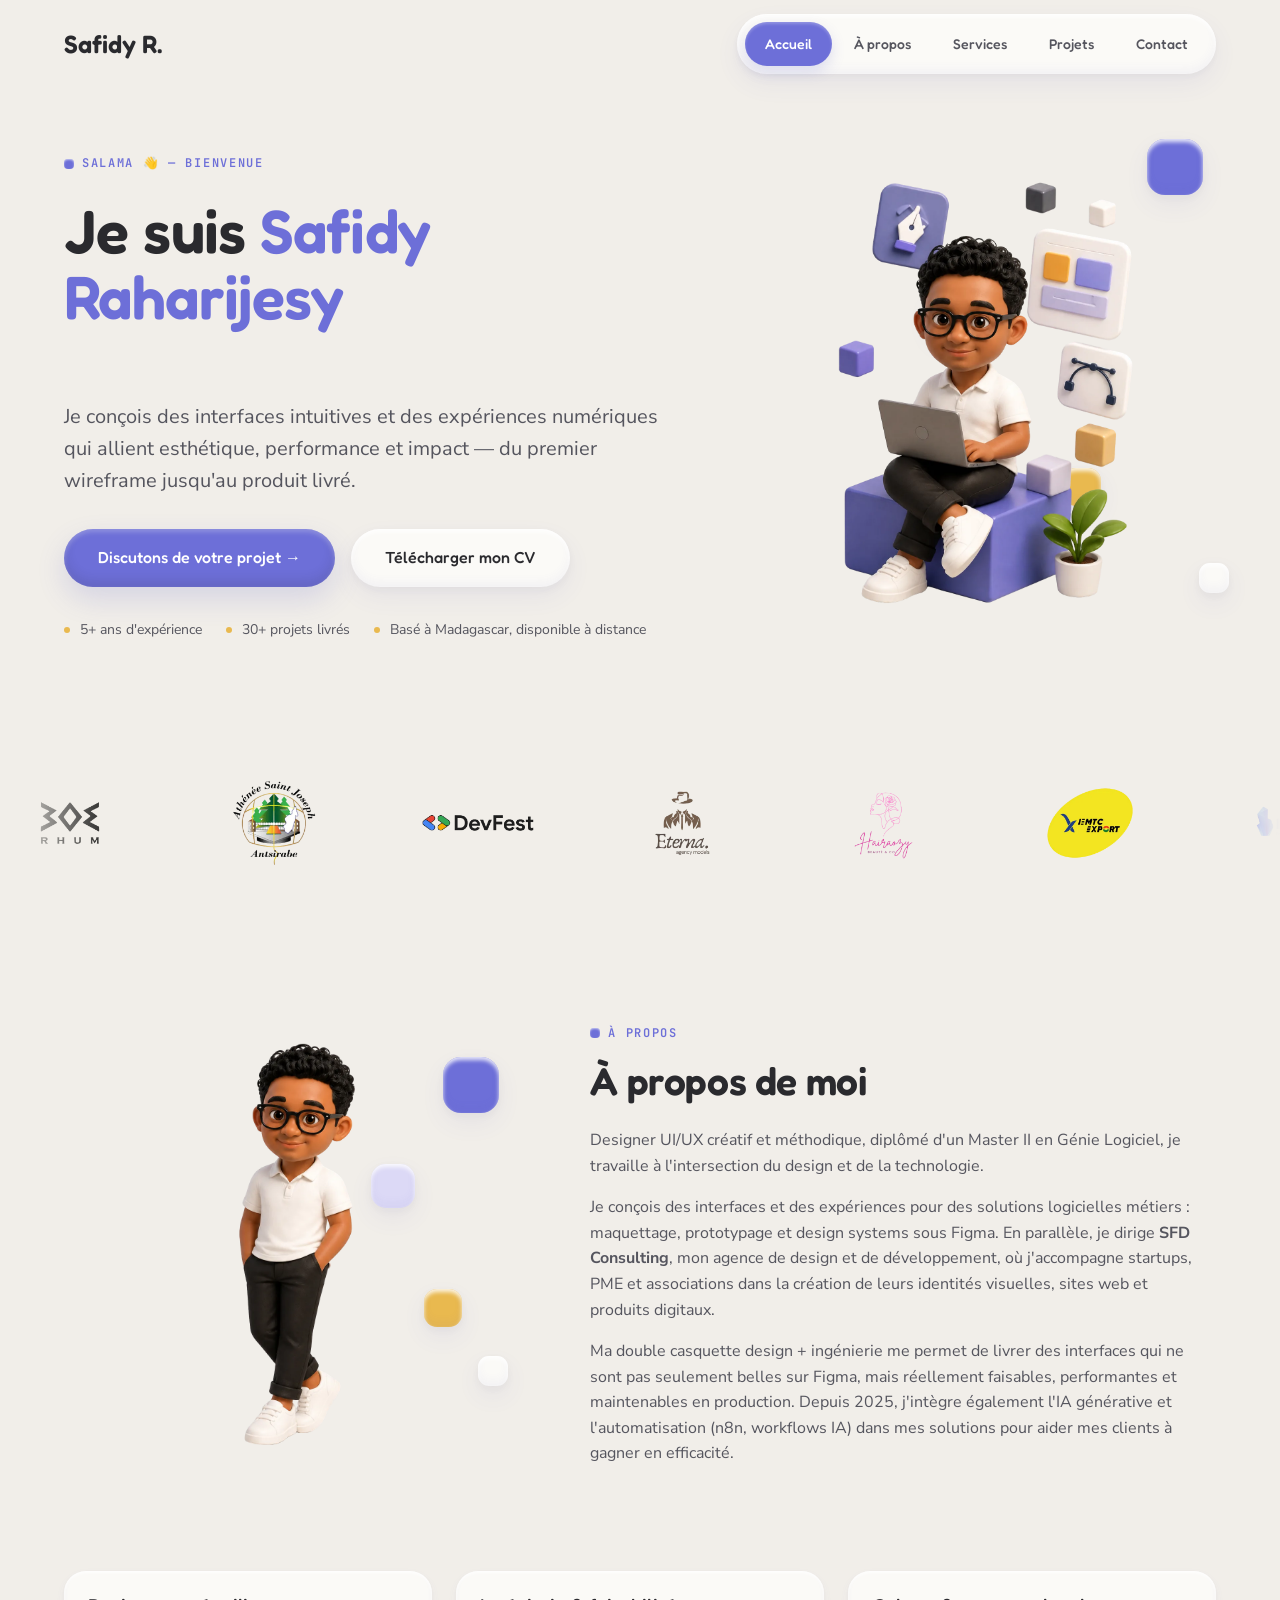
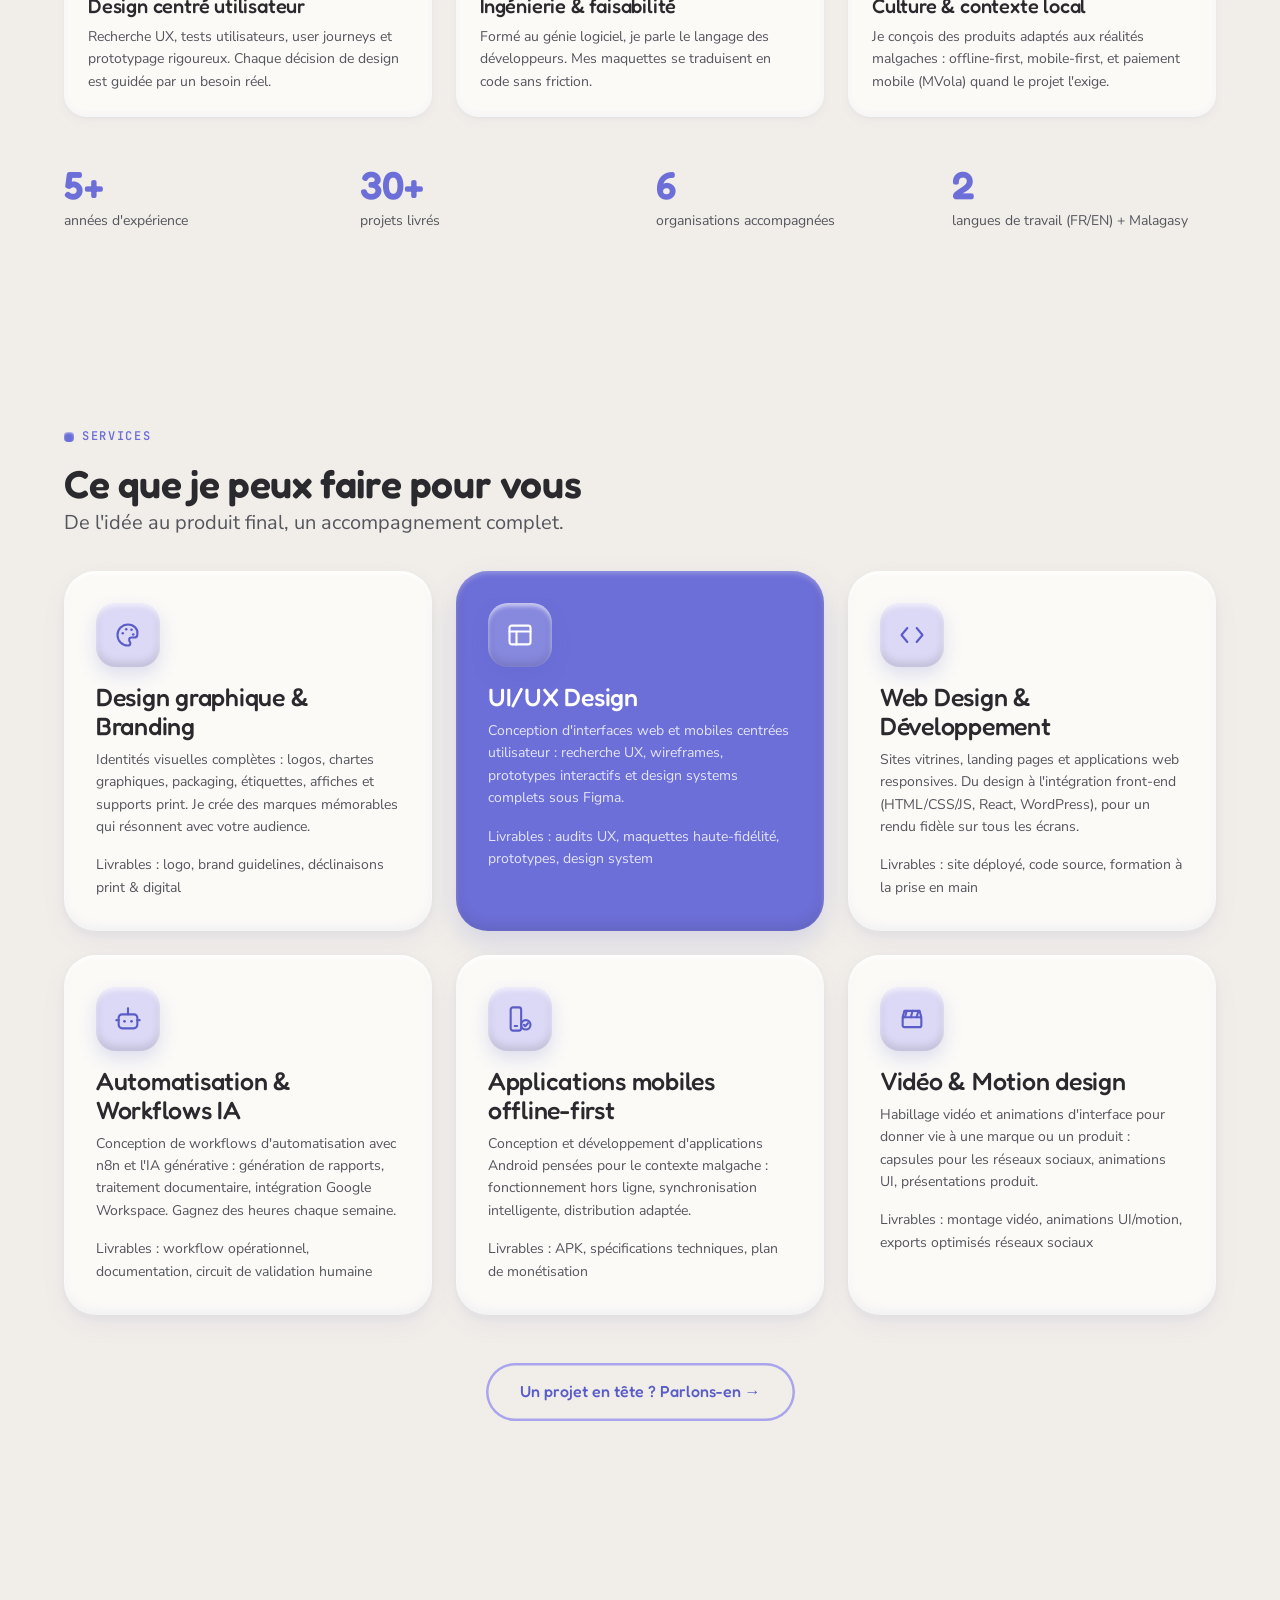
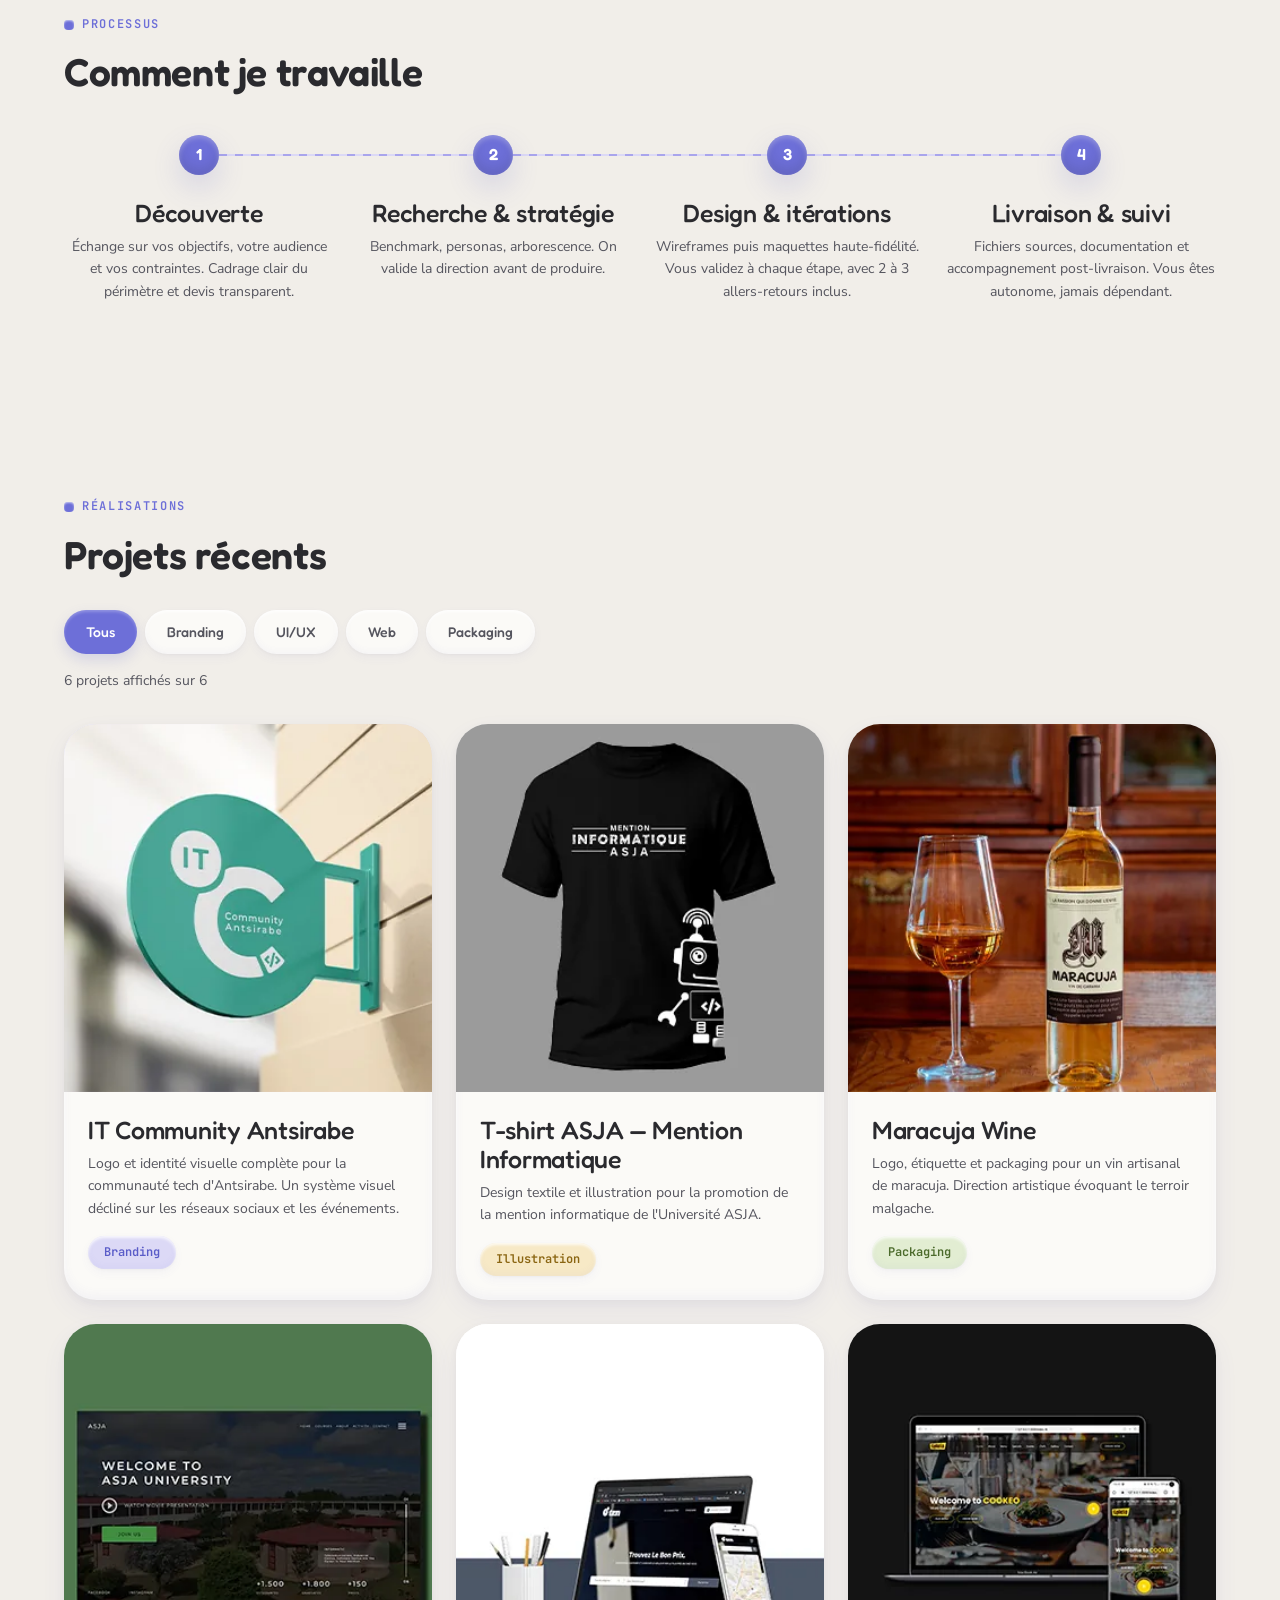
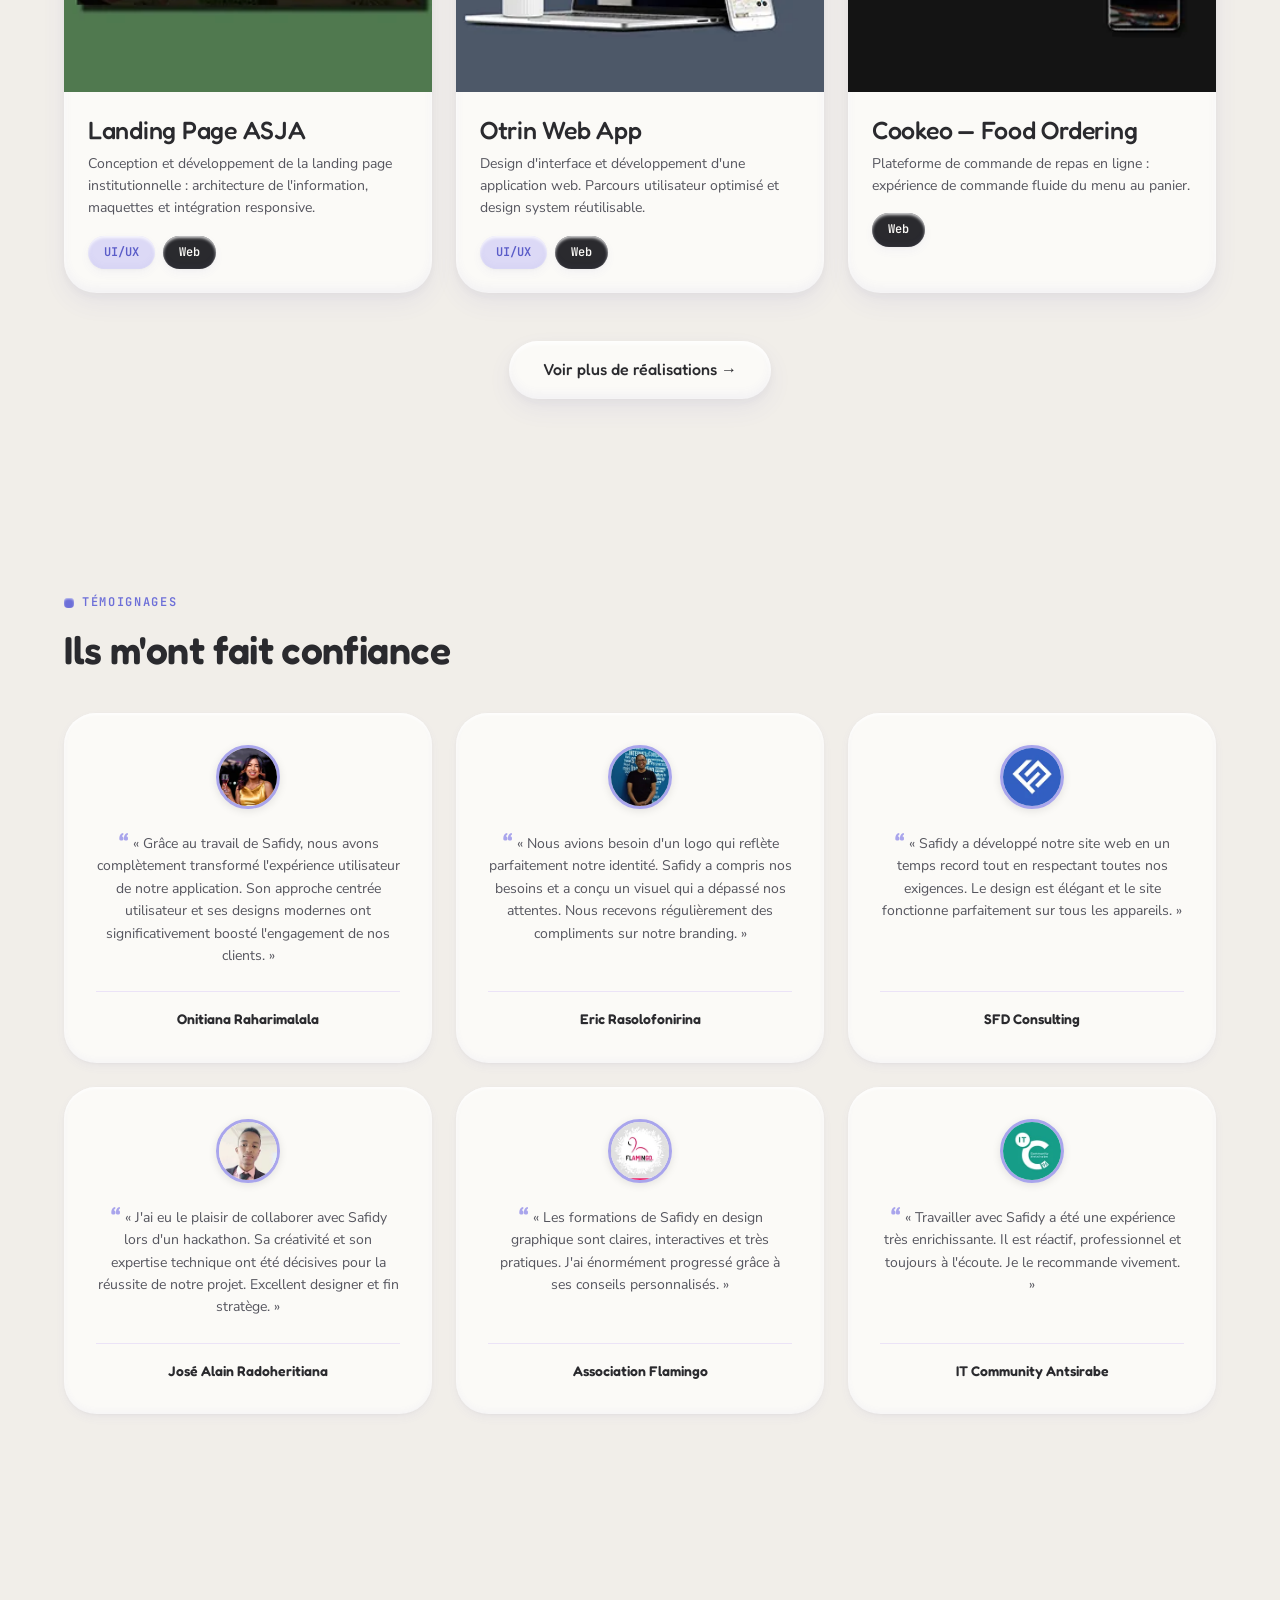
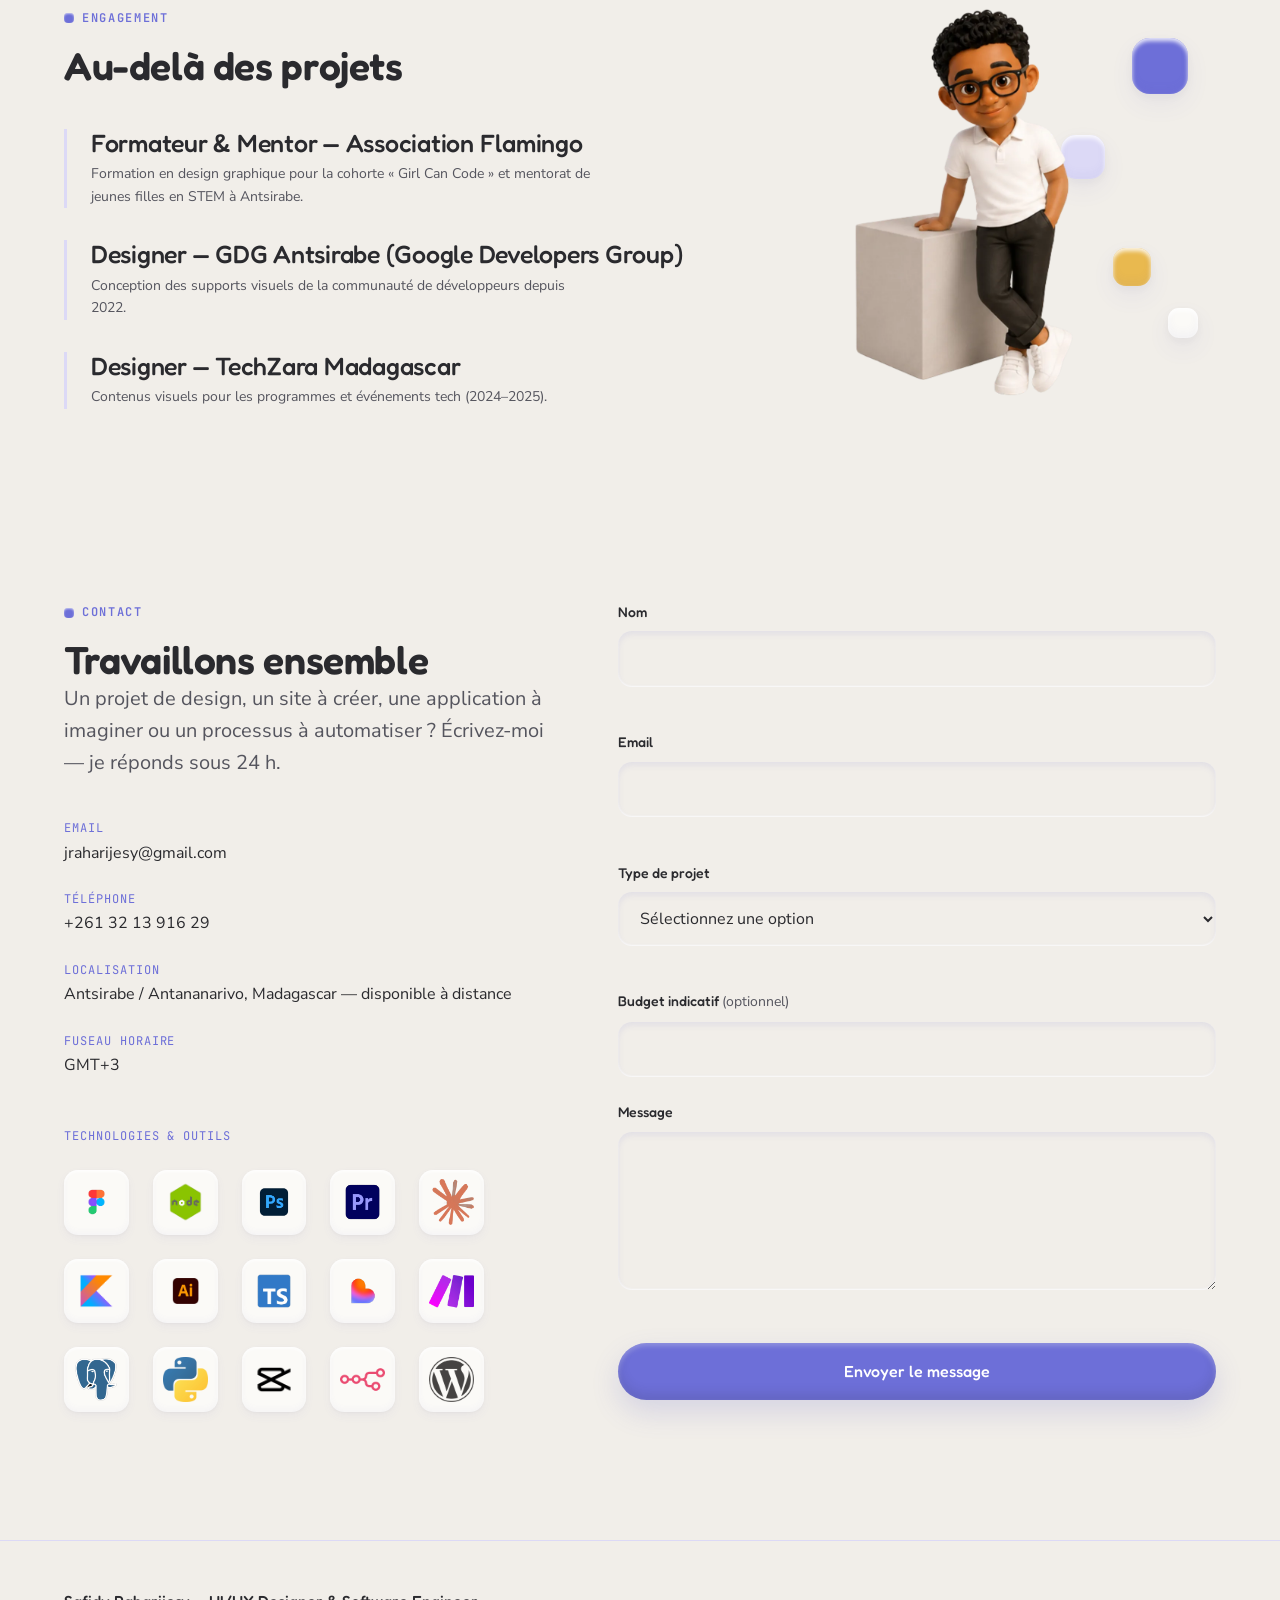
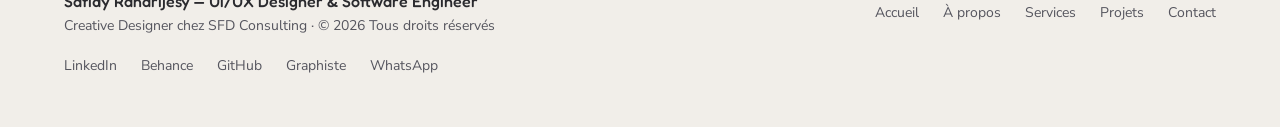
==== commit 770ed7f9: "refactor: convert image assets to WebP format and update references" ====
--- a/index.html
+++ b/index.html
@@ -259,7 +259,7 @@
         </div>
 
         <div class="hero__visual">
-          <img class="hero__avatar" src="assets/img/avatar assis.png"
+          <img class="hero__avatar" src="assets/img/avatar assis.webp"
             alt="Illustration 3D en claymorphism de Safidy Raharijesy assis avec un ordinateur portable" width="1086"
             height="1448">
         </div>
@@ -390,7 +390,7 @@
             <div class="cube cube--c3"></div>
             <div class="cube cube--c4"></div>
           </div>
-          <img class="about__avatar" src="assets/img/avatar bedou.png"
+          <img class="about__avatar" src="assets/img/avatar bedou.webp"
             alt="Illustration 3D en claymorphism de Safidy Raharijesy debout" width="1254" height="1254" loading="lazy">
         </div>
 
@@ -646,9 +646,9 @@
         <ul class="project-grid" id="project-grid">
           <li class="project-card" data-category="branding">
             <article>
-              <a class="project-card__thumb-trigger" href="assets/project/p1.png" target="_blank" rel="noopener">
+              <a class="project-card__thumb-trigger" href="assets/project/p1.webp" target="_blank" rel="noopener">
                 <span class="sr-only">Agrandir —</span>
-                <img class="project-card__thumb" src="assets/project/p1.png"
+                <img class="project-card__thumb" src="assets/project/p1.webp"
                   alt="Signalétique murale ronde de l'IT Community Antsirabe" width="370" height="325" loading="lazy">
               </a>
               <div class="project-card__body">
@@ -666,9 +666,9 @@
 
           <li class="project-card" data-category="illustration">
             <article>
-              <a class="project-card__thumb-trigger" href="assets/project/p2.png" target="_blank" rel="noopener">
+              <a class="project-card__thumb-trigger" href="assets/project/p2.webp" target="_blank" rel="noopener">
                 <span class="sr-only">Agrandir —</span>
-                <img class="project-card__thumb" src="assets/project/p2.png"
+                <img class="project-card__thumb" src="assets/project/p2.webp"
                   alt="T-shirt noir illustré pour la mention informatique de l'ASJA" width="370" height="325"
                   loading="lazy">
               </a>
@@ -687,9 +687,9 @@
 
           <li class="project-card" data-category="packaging">
             <article>
-              <a class="project-card__thumb-trigger" href="assets/project/p3.png" target="_blank" rel="noopener">
+              <a class="project-card__thumb-trigger" href="assets/project/p3.webp" target="_blank" rel="noopener">
                 <span class="sr-only">Agrandir —</span>
-                <img class="project-card__thumb" src="assets/project/p3.png"
+                <img class="project-card__thumb" src="assets/project/p3.webp"
                   alt="Bouteille et verre de vin Maracuja avec étiquette" width="370" height="325" loading="lazy">
               </a>
               <div class="project-card__body">
@@ -707,9 +707,9 @@
 
           <li class="project-card" data-category="ui-ux web">
             <article>
-              <a class="project-card__thumb-trigger" href="assets/project/p4.png" target="_blank" rel="noopener">
+              <a class="project-card__thumb-trigger" href="assets/project/p4.webp" target="_blank" rel="noopener">
                 <span class="sr-only">Agrandir —</span>
-                <img class="project-card__thumb" src="assets/project/p4.png"
+                <img class="project-card__thumb" src="assets/project/p4.webp"
                   alt="Capture de la landing page de l'Université ASJA" width="370" height="325" loading="lazy">
               </a>
               <div class="project-card__body">
@@ -728,9 +728,9 @@
 
           <li class="project-card" data-category="ui-ux web">
             <article>
-              <a class="project-card__thumb-trigger" href="assets/project/p5.png" target="_blank" rel="noopener">
+              <a class="project-card__thumb-trigger" href="assets/project/p5.webp" target="_blank" rel="noopener">
                 <span class="sr-only">Agrandir —</span>
-                <img class="project-card__thumb" src="assets/project/p5.png"
+                <img class="project-card__thumb" src="assets/project/p5.webp"
                   alt="Maquette de l'application web Otrin sur ordinateur et mobile" width="370" height="325"
                   loading="lazy">
               </a>
@@ -750,9 +750,9 @@
 
           <li class="project-card" data-category="web">
             <article>
-              <a class="project-card__thumb-trigger" href="assets/project/p6.png" target="_blank" rel="noopener">
+              <a class="project-card__thumb-trigger" href="assets/project/p6.webp" target="_blank" rel="noopener">
                 <span class="sr-only">Agrandir —</span>
-                <img class="project-card__thumb" src="assets/project/p6.png"
+                <img class="project-card__thumb" src="assets/project/p6.webp"
                   alt="Capture de la plateforme de commande Cookeo sur ordinateur et mobile" width="370" height="325"
                   loading="lazy">
               </a>
@@ -784,7 +784,7 @@
 
         <ul class="testimonial-grid">
           <li class="testimonial" data-reveal>
-            <img class="testimonial__avatar" src="assets/testimonial/rubis.png" alt="Photo de Onitiana Raharimalala"
+            <img class="testimonial__avatar" src="assets/testimonial/rubis.webp" alt="Photo de Onitiana Raharimalala"
               width="64" height="64">
             <blockquote class="testimonial__quote">
               <p>« Grâce au travail de Safidy, nous avons complètement transformé l'expérience
@@ -796,7 +796,7 @@
             </footer>
           </li>
           <li class="testimonial" data-reveal>
-            <img class="testimonial__avatar" src="assets/testimonial/eric.png" alt="Photo de Eric Rasolofonirina"
+            <img class="testimonial__avatar" src="assets/testimonial/eric.webp" alt="Photo de Eric Rasolofonirina"
               width="64" height="64">
             <blockquote class="testimonial__quote">
               <p>« Nous avions besoin d'un logo qui reflète parfaitement notre identité. Safidy a
@@ -808,7 +808,7 @@
             </footer>
           </li>
           <li class="testimonial" data-reveal>
-            <img class="testimonial__avatar" src="assets/testimonial/sfd.png" alt="Logo SFD Consulting" width="64"
+            <img class="testimonial__avatar" src="assets/testimonial/sfd.webp" alt="Logo SFD Consulting" width="64"
               height="64">
             <blockquote class="testimonial__quote">
               <p>« Safidy a développé notre site web en un temps record tout en respectant toutes
@@ -820,7 +820,7 @@
             </footer>
           </li>
           <li class="testimonial" data-reveal>
-            <img class="testimonial__avatar" src="assets/testimonial/rado.png" alt="Photo de José Alain Radoheritiana"
+            <img class="testimonial__avatar" src="assets/testimonial/rado.webp" alt="Photo de José Alain Radoheritiana"
               width="64" height="64">
             <blockquote class="testimonial__quote">
               <p>« J'ai eu le plaisir de collaborer avec Safidy lors d'un hackathon. Sa créativité
@@ -832,7 +832,7 @@
             </footer>
           </li>
           <li class="testimonial" data-reveal>
-            <img class="testimonial__avatar" src="assets/testimonial/flam.png" alt="Logo Association Flamingo"
+            <img class="testimonial__avatar" src="assets/testimonial/flam.webp" alt="Logo Association Flamingo"
               width="64" height="64">
             <blockquote class="testimonial__quote">
               <p>« Les formations de Safidy en design graphique sont claires, interactives et très
@@ -843,7 +843,7 @@
             </footer>
           </li>
           <li class="testimonial" data-reveal>
-            <img class="testimonial__avatar" src="assets/testimonial/itc.png" alt="Logo IT Community Antsirabe"
+            <img class="testimonial__avatar" src="assets/testimonial/itc.webp" alt="Logo IT Community Antsirabe"
               width="64" height="64">
             <blockquote class="testimonial__quote">
               <p>« Travailler avec Safidy a été une expérience très enrichissante. Il est réactif,
@@ -894,7 +894,7 @@
             <div class="cube cube--c3"></div>
             <div class="cube cube--c4"></div>
           </div>
-          <img class="community__avatar" src="assets/img/avatar character pose.png"
+          <img class="community__avatar" src="assets/img/avatar character pose.webp"
             alt="Illustration 3D en claymorphism de Safidy Raharijesy assis, appuyé sur un cube" width="1254"
             height="1254" loading="lazy">
         </div>
@@ -936,56 +936,56 @@
             <div class="techno-grid">
               <!-- Figma : violet -->
               <div class="techno-card" style="--tc:#a259ff" title="Figma"><img
-                  src="assets/techno/5094051dac77593d0f0978bdcbabaf79e5bb855c-1080x1080_nobg.png" alt="Figma"
+                  src="assets/techno/5094051dac77593d0f0978bdcbabaf79e5bb855c-1080x1080_nobg.webp" alt="Figma"
                   loading="lazy"></div>
               <!-- Node.js : vert -->
               <div class="techno-card" style="--tc:#3c873a" title="Node.js"><img
-                  src="assets/techno/70-701332_hire-node-js-developer-node-logo_nobg.png" alt="Node JS" loading="lazy">
+                  src="assets/techno/70-701332_hire-node-js-developer-node-logo_nobg.webp" alt="Node JS" loading="lazy">
               </div>
               <!-- Photoshop : bleu -->
               <div class="techno-card" style="--tc:#31a8ff" title="Photoshop"><img
-                  src="assets/techno/adobe-photoshop-cc-icon-app-logo-editable-transparent-background-social-media-design-for-digital-download-free-png_nobg.png"
+                  src="assets/techno/adobe-photoshop-cc-icon-app-logo-editable-transparent-background-social-media-design-for-digital-download-free-png_nobg.webp"
                   alt="Photoshop" loading="lazy"></div>
               <!-- Premiere Pro : violet foncé -->
               <div class="techno-card" style="--tc:#9999ff" title="Premiere Pro"><img
-                  src="assets/techno/adobe-premier-pro-logo-icon-free-vector_nobg.png" alt="Adobe Premiere Pro"
+                  src="assets/techno/adobe-premier-pro-logo-icon-free-vector_nobg.webp" alt="Adobe Premiere Pro"
                   loading="lazy"></div>
               <!-- Claude AI : orange cuivré -->
               <div class="techno-card" style="--tc:#d97757" title="Claude AI"><img
-                  src="assets/techno/Claude_AI_symbol_nobg.png" alt="Claude AI" loading="lazy"></div>
+                  src="assets/techno/Claude_AI_symbol_nobg.webp" alt="Claude AI" loading="lazy"></div>
               <!-- React : cyan -->
               <div class="techno-card" style="--tc:#61dafb" title="Kotlin"><img
-                  src="assets/techno/ko114k438-kotlin-logo-kotlin-logo-png-transparent-amp-svg-vector-freebie-supply-Photoroom.png"
+                  src="assets/techno/ko114k438-kotlin-logo-kotlin-logo-png-transparent-amp-svg-vector-freebie-supply-Photoroom.webp"
                   alt="Kotlin" loading="lazy">
               </div>
               <!-- Illustrator : orange -->
               <div class="techno-card" style="--tc:#ff9a00" title="Illustrator"><img
-                  src="assets/techno/Illustrator-logo_nobg.png" alt="Illustrator" loading="lazy"></div>
+                  src="assets/techno/Illustrator-logo_nobg.webp" alt="Illustrator" loading="lazy"></div>
               <!-- Flutter : bleu clair -->
               <div class="techno-card" style="--tc:#54c5f8" title="Typescript"><img
-                  src="assets/techno/images (4)_nobg.png" alt="Typescript" loading="lazy"></div>
+                  src="assets/techno/images (4)_nobg.webp" alt="Typescript" loading="lazy"></div>
               <!-- Tailwind : cyan-teal -->
               <div class="techno-card" style="--tc:#38bdf8" title="Lovable"><img
-                  src="assets/techno/images (40)_nobg.png" alt="Lovable" loading="lazy"></div>
+                  src="assets/techno/images (40)_nobg.webp" alt="Lovable" loading="lazy"></div>
               <!-- Make : violet -->
-              <div class="techno-card" style="--tc:#6d00cc" title="Make"><img src="assets/techno/make-color.png"
+              <div class="techno-card" style="--tc:#6d00cc" title="Make"><img src="assets/techno/make-color.webp"
                   alt="Make" loading="lazy"></div>
               <!-- PostgreSQL : bleu-gris -->
               <div class="techno-card" style="--tc:#336791" title="PostgreSQL"><img
-                  src="assets/techno/Postgresql_elephant_nobg.png" alt="PostgreSQL" loading="lazy"></div>
+                  src="assets/techno/Postgresql_elephant_nobg.webp" alt="PostgreSQL" loading="lazy"></div>
               <!-- Python : jaune/bleu -->
               <div class="techno-card" style="--tc:#ffd343" title="Python"><img
-                  src="assets/techno/Python-logo-notext_nobg.png" alt="Python" loading="lazy"></div>
+                  src="assets/techno/Python-logo-notext_nobg.webp" alt="Python" loading="lazy"></div>
               <!-- CapCut : noir -->
               <div class="techno-card" style="--tc:#1a1a1a" title="CapCut"><img
-                  src="assets/techno/CapCut-Logo-video-editing-transparent-PNG-image-jpg-Photoroom.png" alt="CapCut"
+                  src="assets/techno/CapCut-Logo-video-editing-transparent-PNG-image-jpg-Photoroom.webp" alt="CapCut"
                   loading="lazy"></div>
               <!-- n8n : rouge-orange -->
               <div class="techno-card" style="--tc:#ea4b71" title="n8n"><img src="assets/techno/n8n-icon.webp" alt="n8n"
                   loading="lazy"></div>
               <!-- WordPress : bleu -->
               <div class="techno-card" style="--tc:#21759b" title="WordPress"><img
-                  src="assets/techno/Wordpress-Logo_nobg.png" alt="WordPress" loading="lazy"></div>
+                  src="assets/techno/Wordpress-Logo_nobg.webp" alt="WordPress" loading="lazy"></div>
             </div>
           </div>
         </div>
@@ -1064,7 +1064,7 @@
         <li><a href="https://behance.net/safidyraharijesy" target="_blank" rel="noopener noreferrer">Behance</a></li>
         <li><a href="https://github.com/chafidy" target="_blank" rel="noopener noreferrer">GitHub</a></li>
         <!-- Liens professionnels et contact direct -->
-        <li><a href="https://graphiste.com/safidyraharijesy" target="_blank" rel="noopener noreferrer">Graphiste</a>
+        <li><a href="https://graphiste.com/raharijesy" target="_blank" rel="noopener noreferrer">Graphiste</a>
         </li>
         <li><a href="https://wa.me/261321391629" target="_blank" rel="noopener noreferrer">WhatsApp</a></li>
       </ul>
@@ -1108,7 +1108,7 @@
     <div class="chatbot__window" id="chatbot-window">
       <div class="chatbot__header">
         <div class="chatbot__avatar">
-          <img src="assets/img/avatarbot.png" alt="Safidy Assistant" width="40" height="40">
+          <img src="assets/img/avatarbot.webp" alt="Safidy Assistant" width="40" height="40">
         </div>
         <div class="chatbot__info">
           <span class="chatbot__name">Assistant Safidy</span>
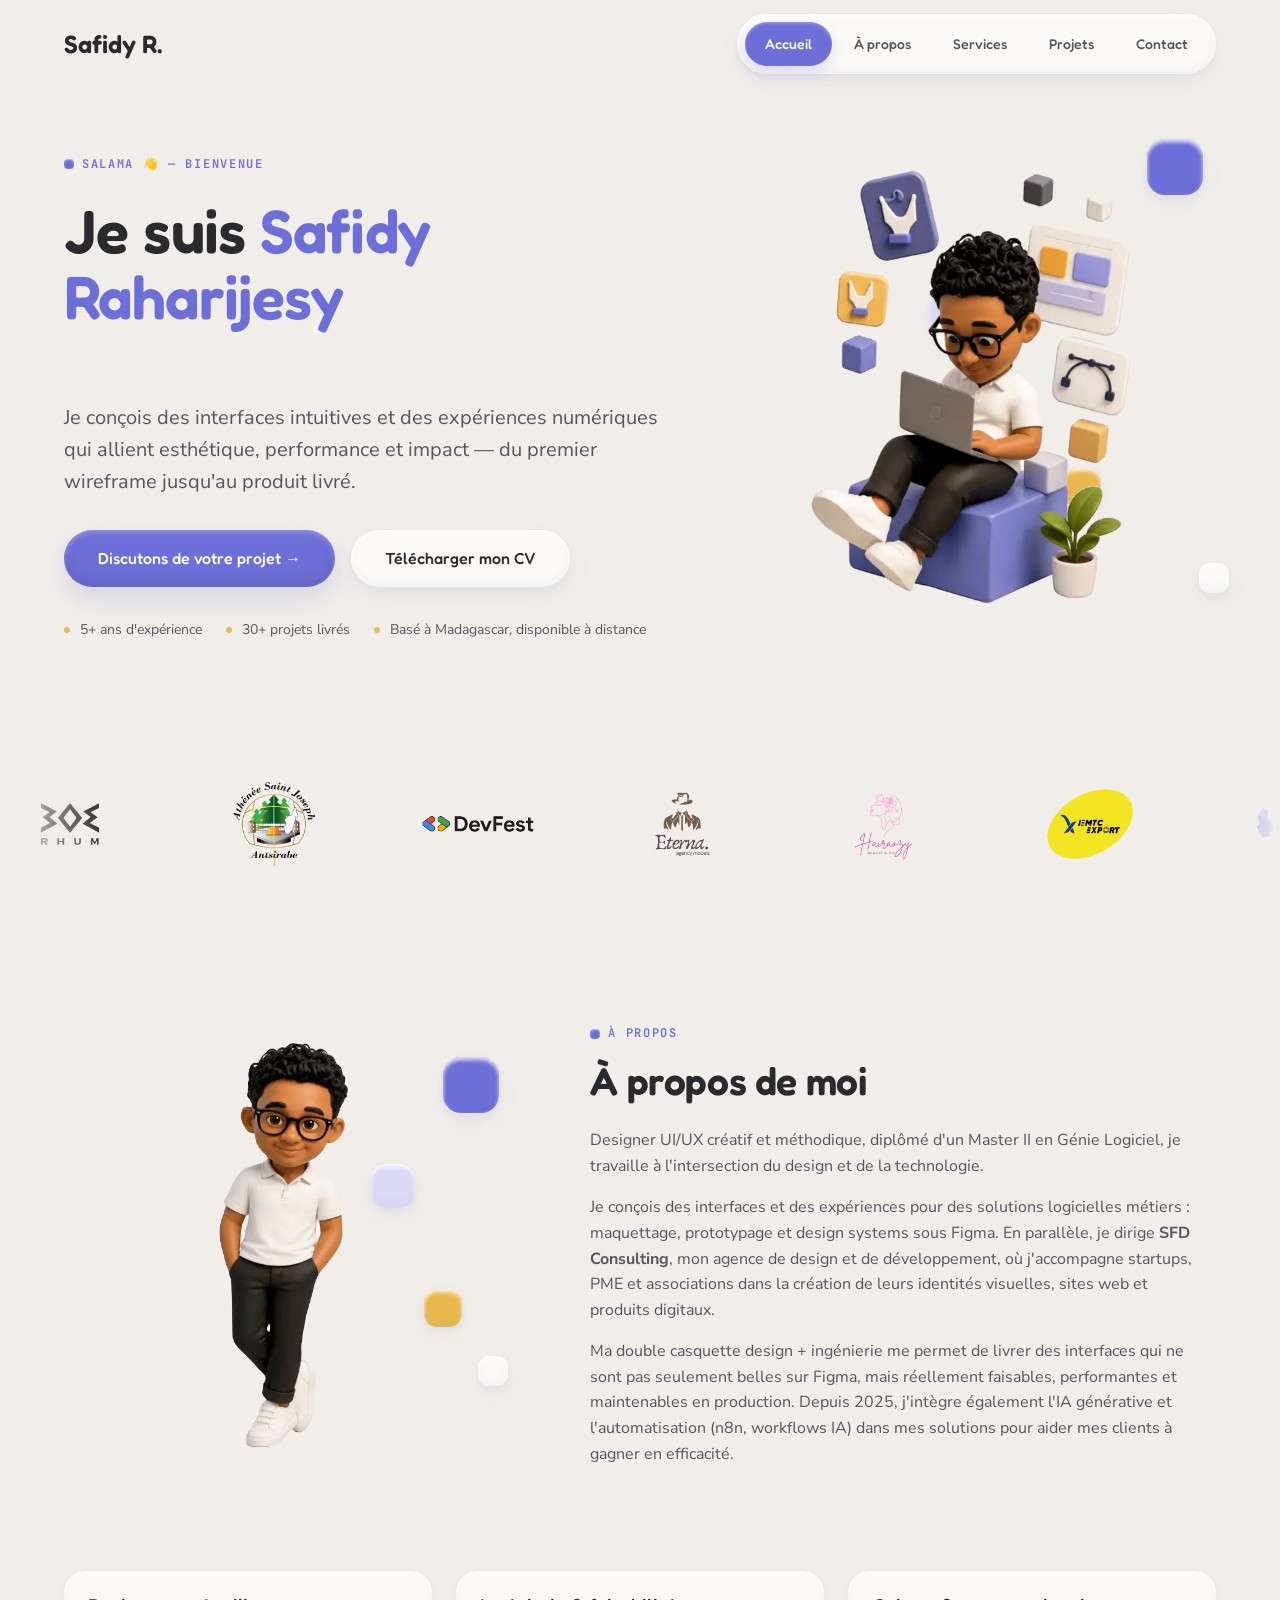
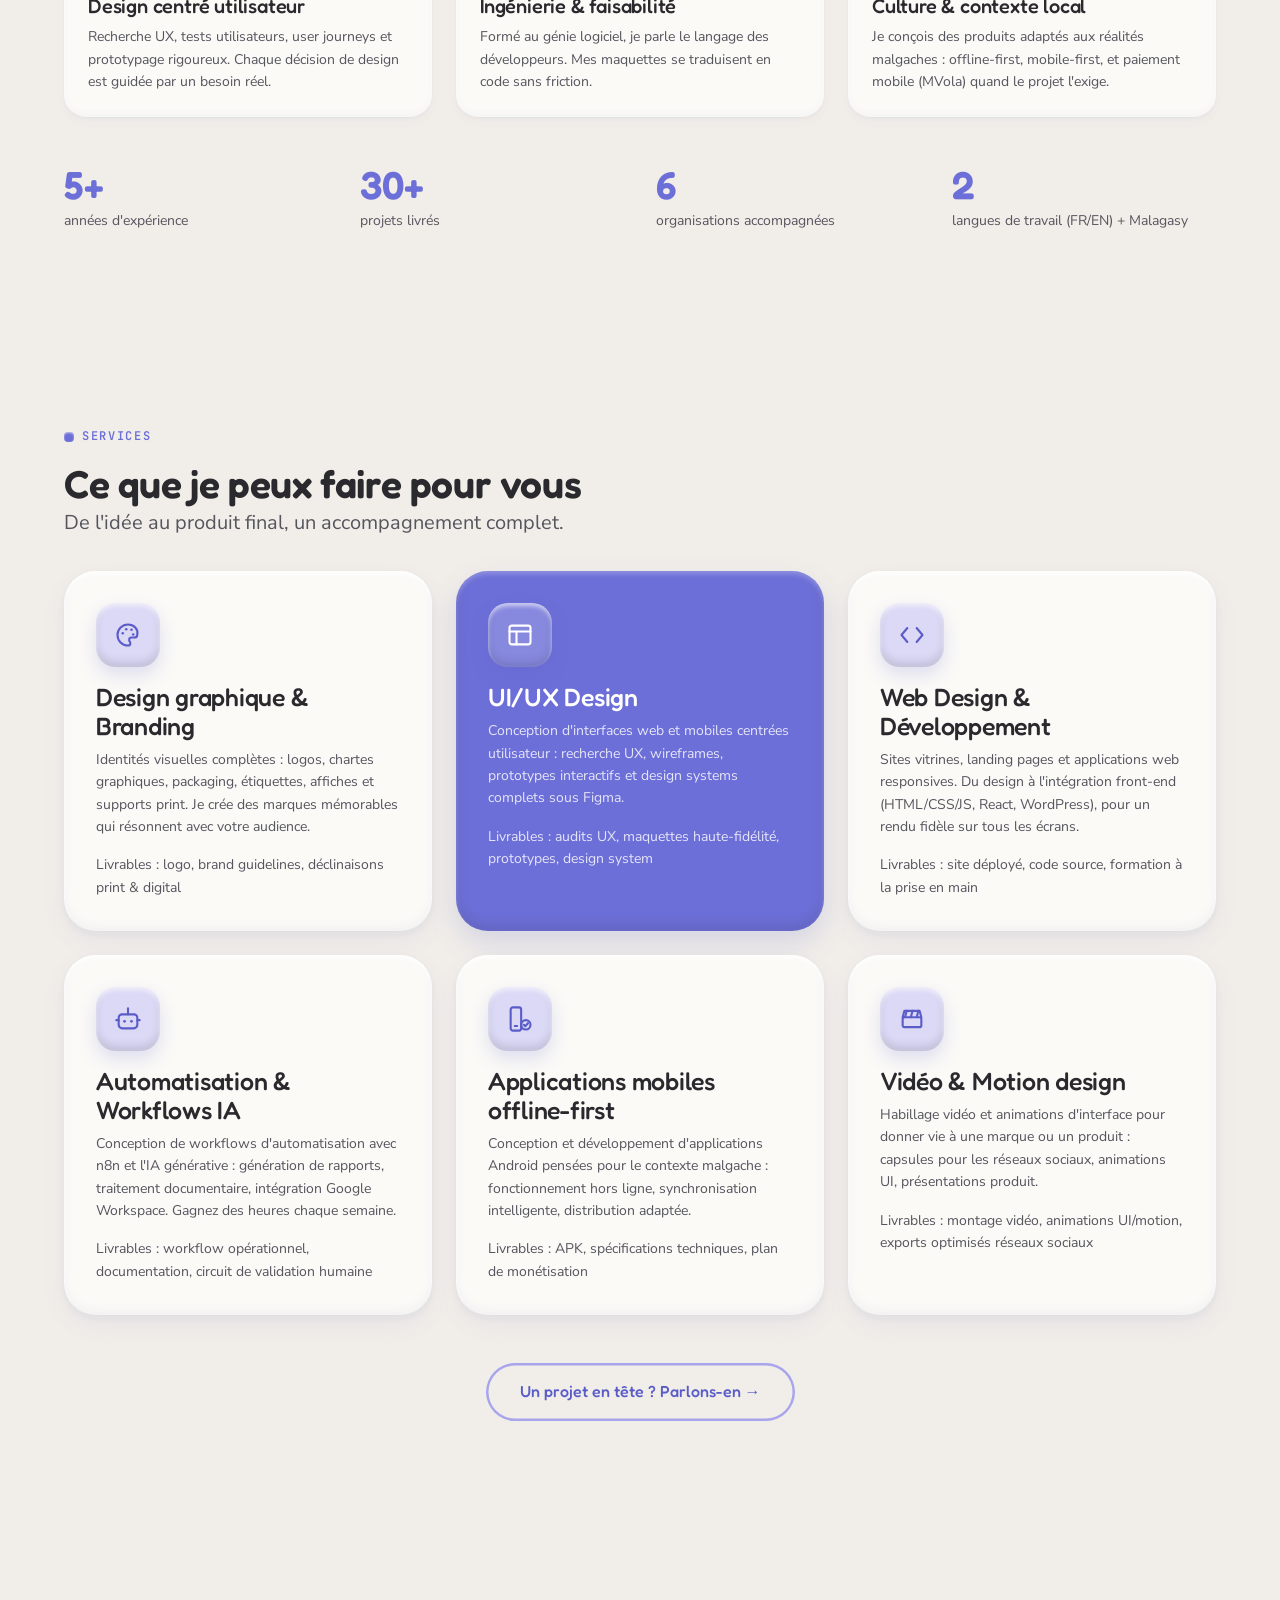
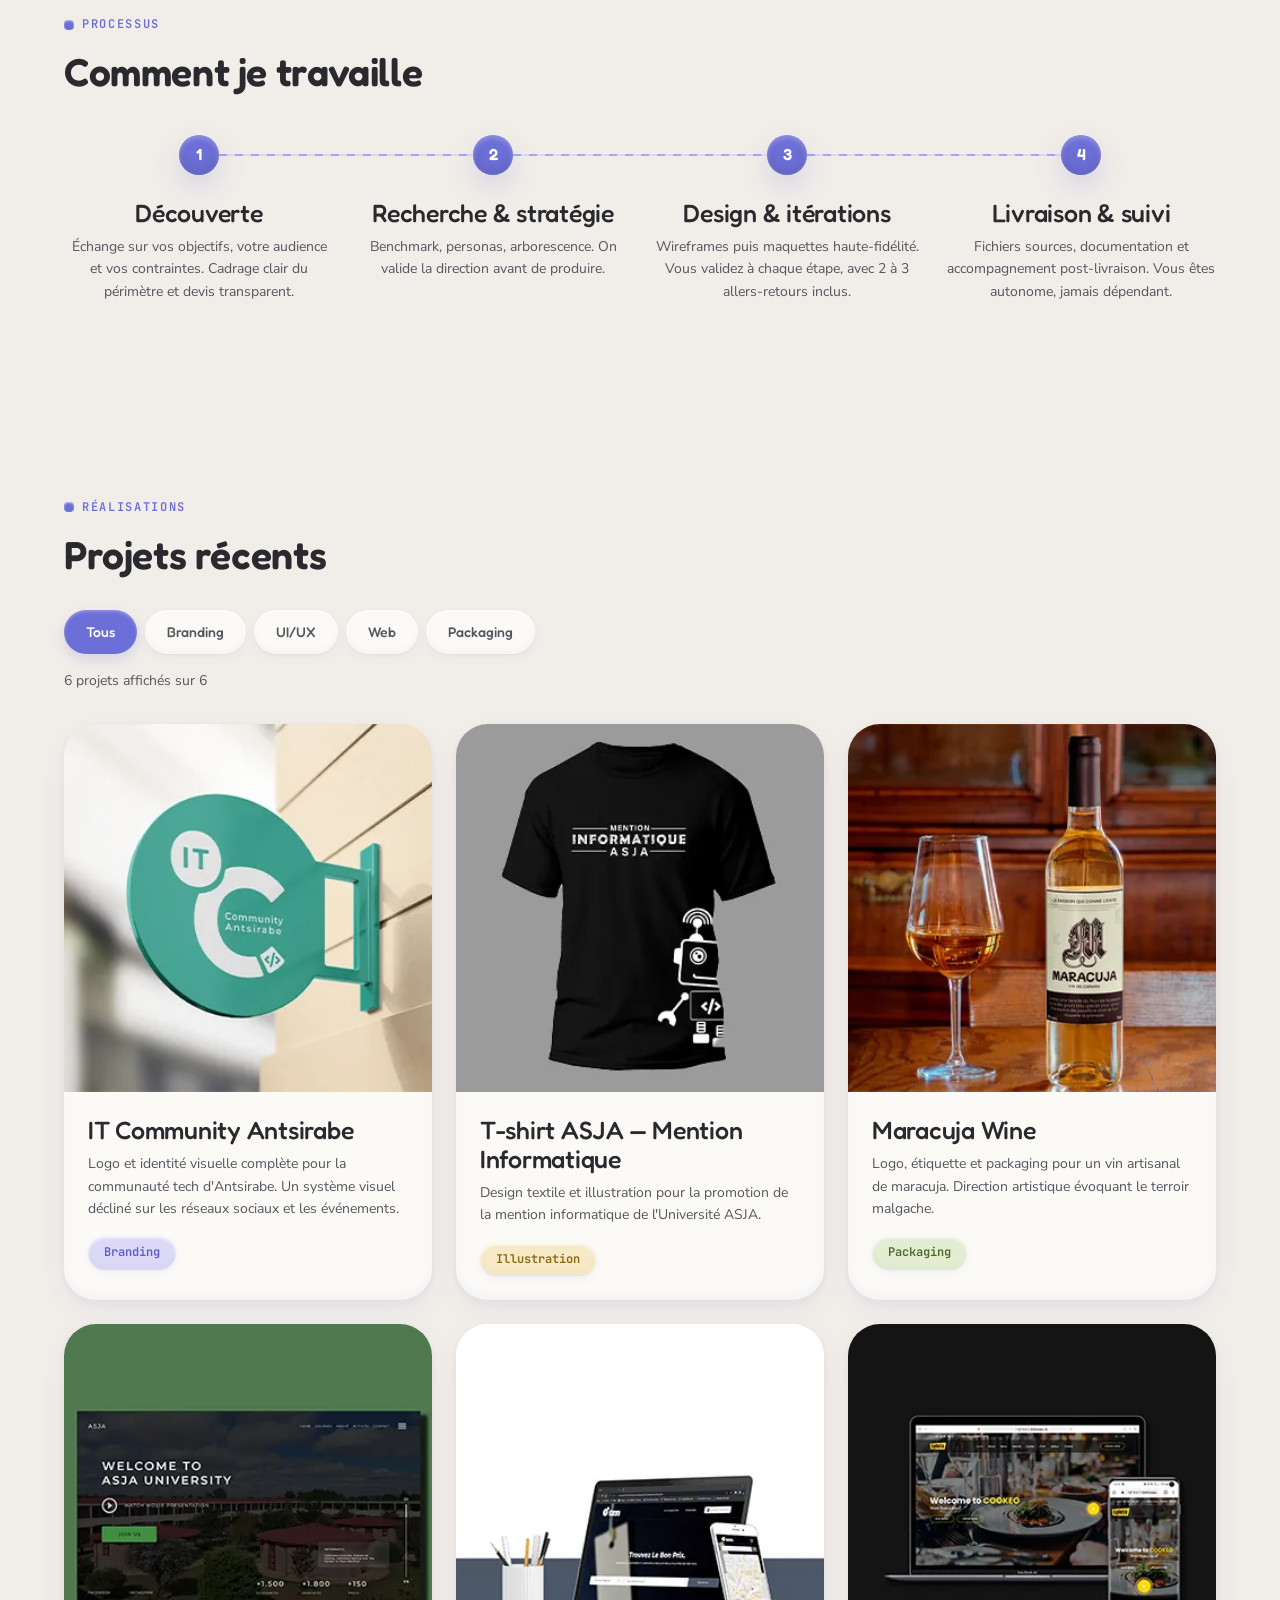
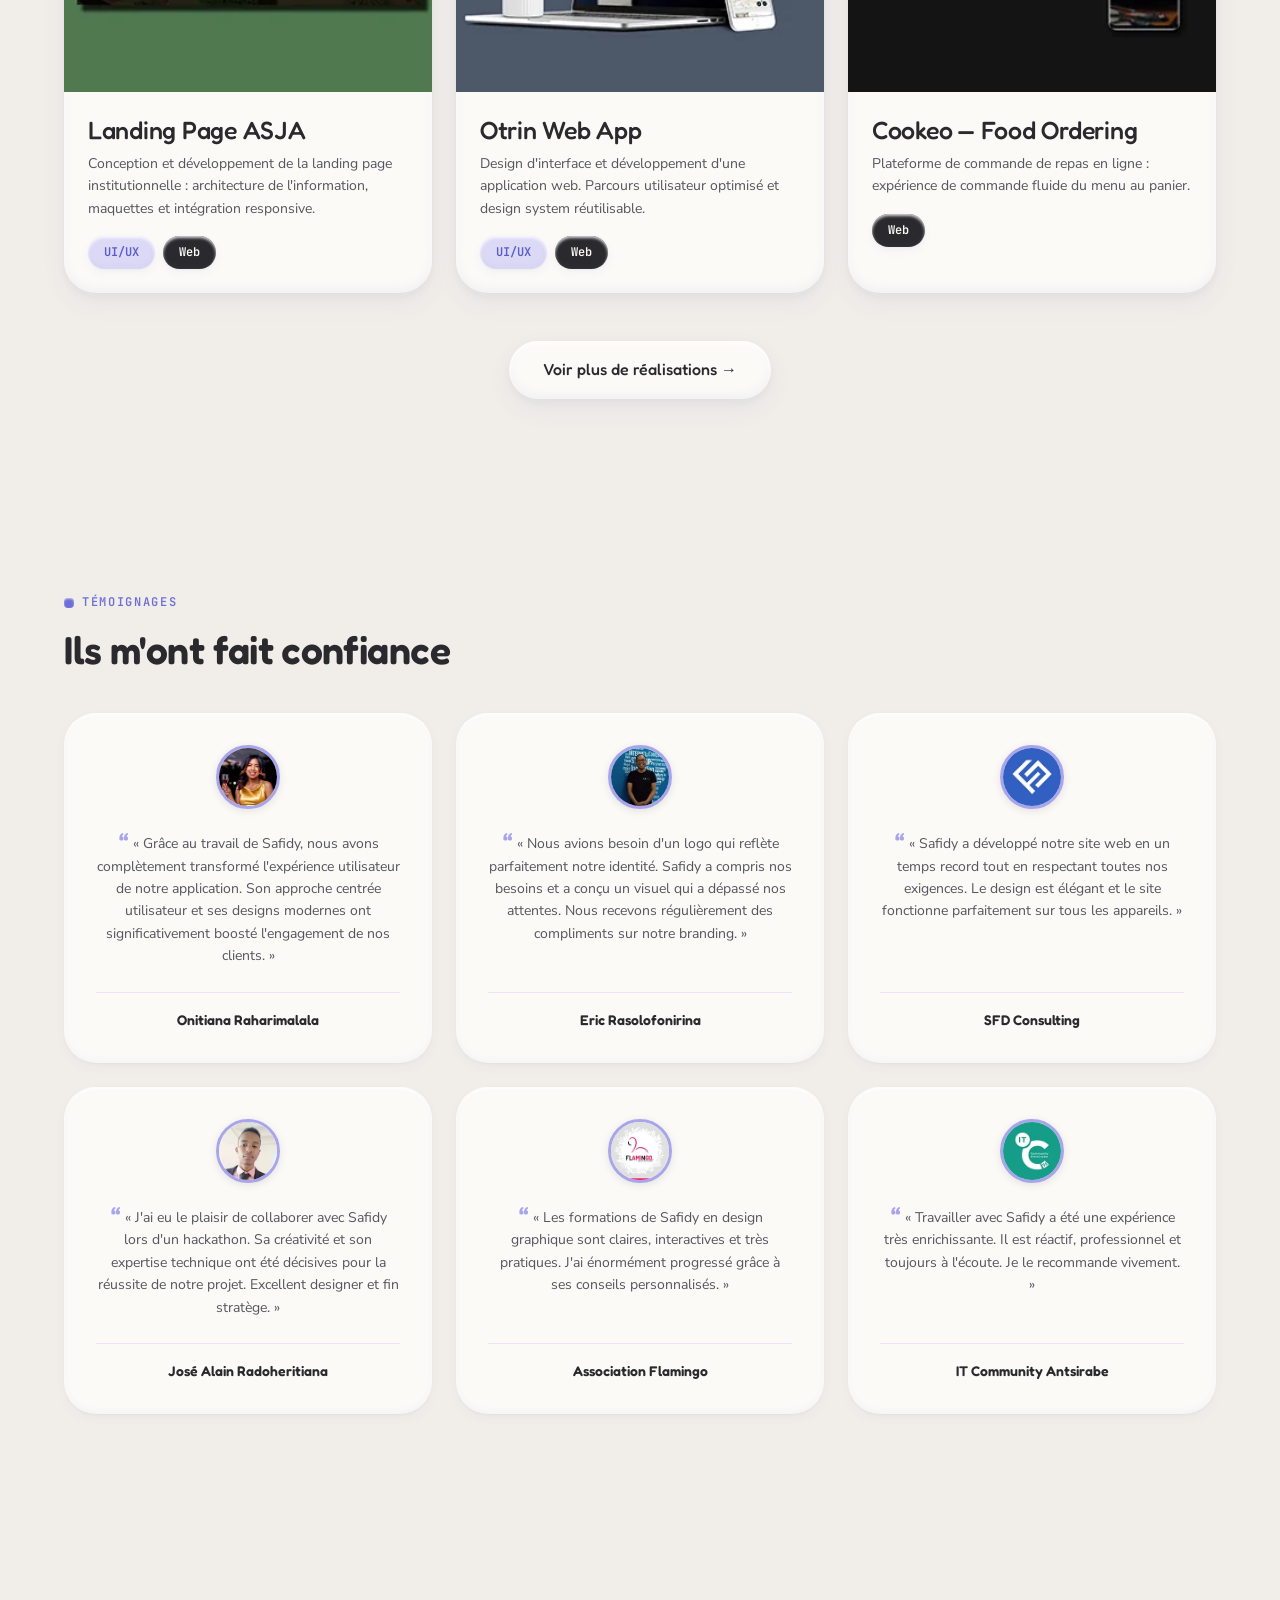
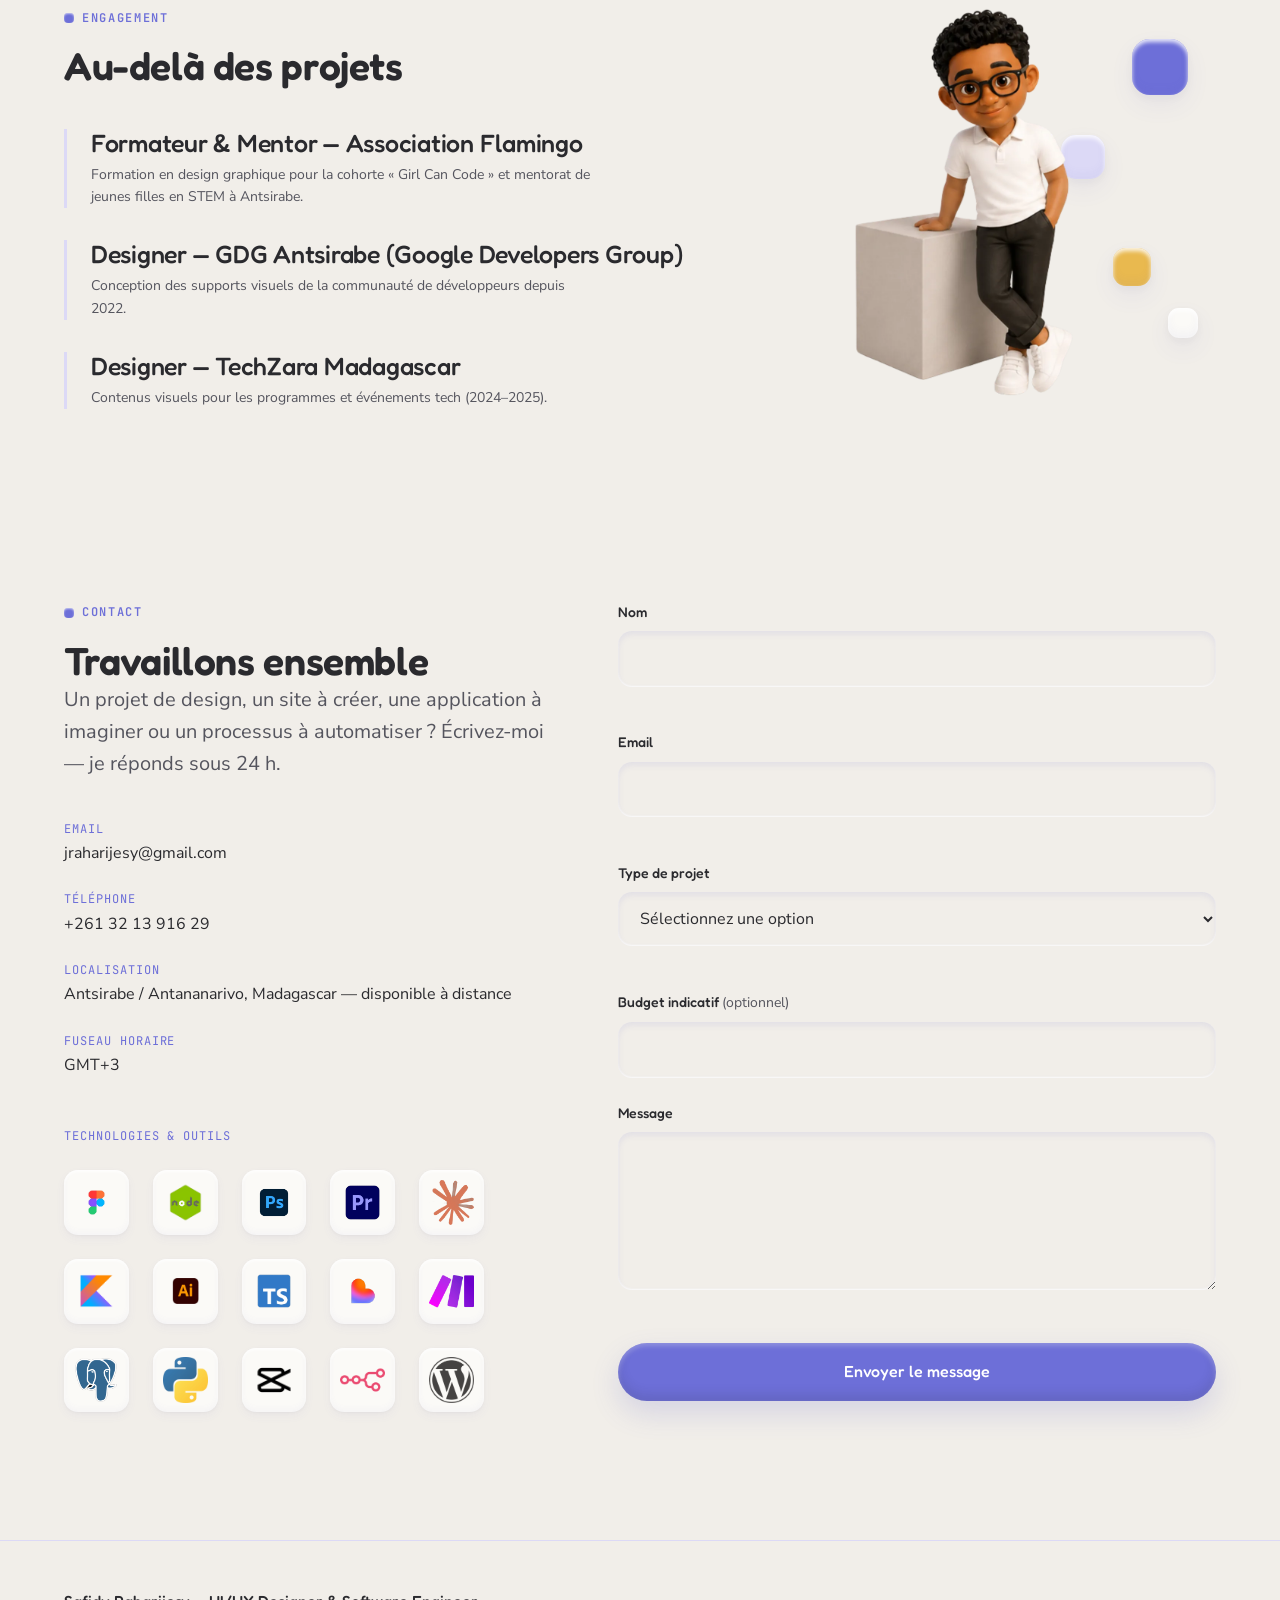
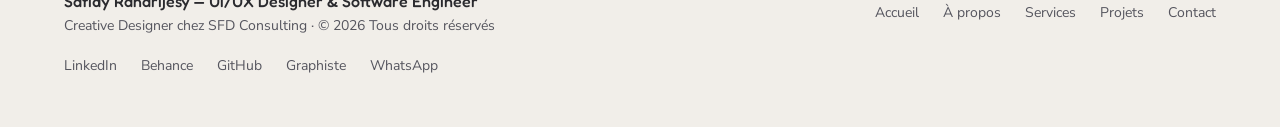
==== commit e5aa5d3b: "feat: add hero section styling and animated avatar assets" ====
--- a/index.html
+++ b/index.html
@@ -259,9 +259,9 @@
         </div>
 
         <div class="hero__visual">
-          <img class="hero__avatar" src="assets/img/avatar assis.webp"
-            alt="Illustration 3D en claymorphism de Safidy Raharijesy assis avec un ordinateur portable" width="1086"
-            height="1448">
+          <img class="hero__avatar" src="assets/img/avatar assis-anim.webp"
+            alt="Illustration 3D en claymorphism de Safidy Raharijesy assis avec un ordinateur portable" width="720"
+            height="720">
         </div>
       </div>
     </section>
@@ -390,8 +390,8 @@
             <div class="cube cube--c3"></div>
             <div class="cube cube--c4"></div>
           </div>
-          <img class="about__avatar" src="assets/img/avatar bedou.webp"
-            alt="Illustration 3D en claymorphism de Safidy Raharijesy debout" width="1254" height="1254" loading="lazy">
+          <img class="about__avatar" src="assets/img/avatar bedou-anim.webp"
+            alt="Illustration 3D en claymorphism de Safidy Raharijesy debout" width="720" height="720" loading="lazy">
         </div>
 
         <div class="about__extra">
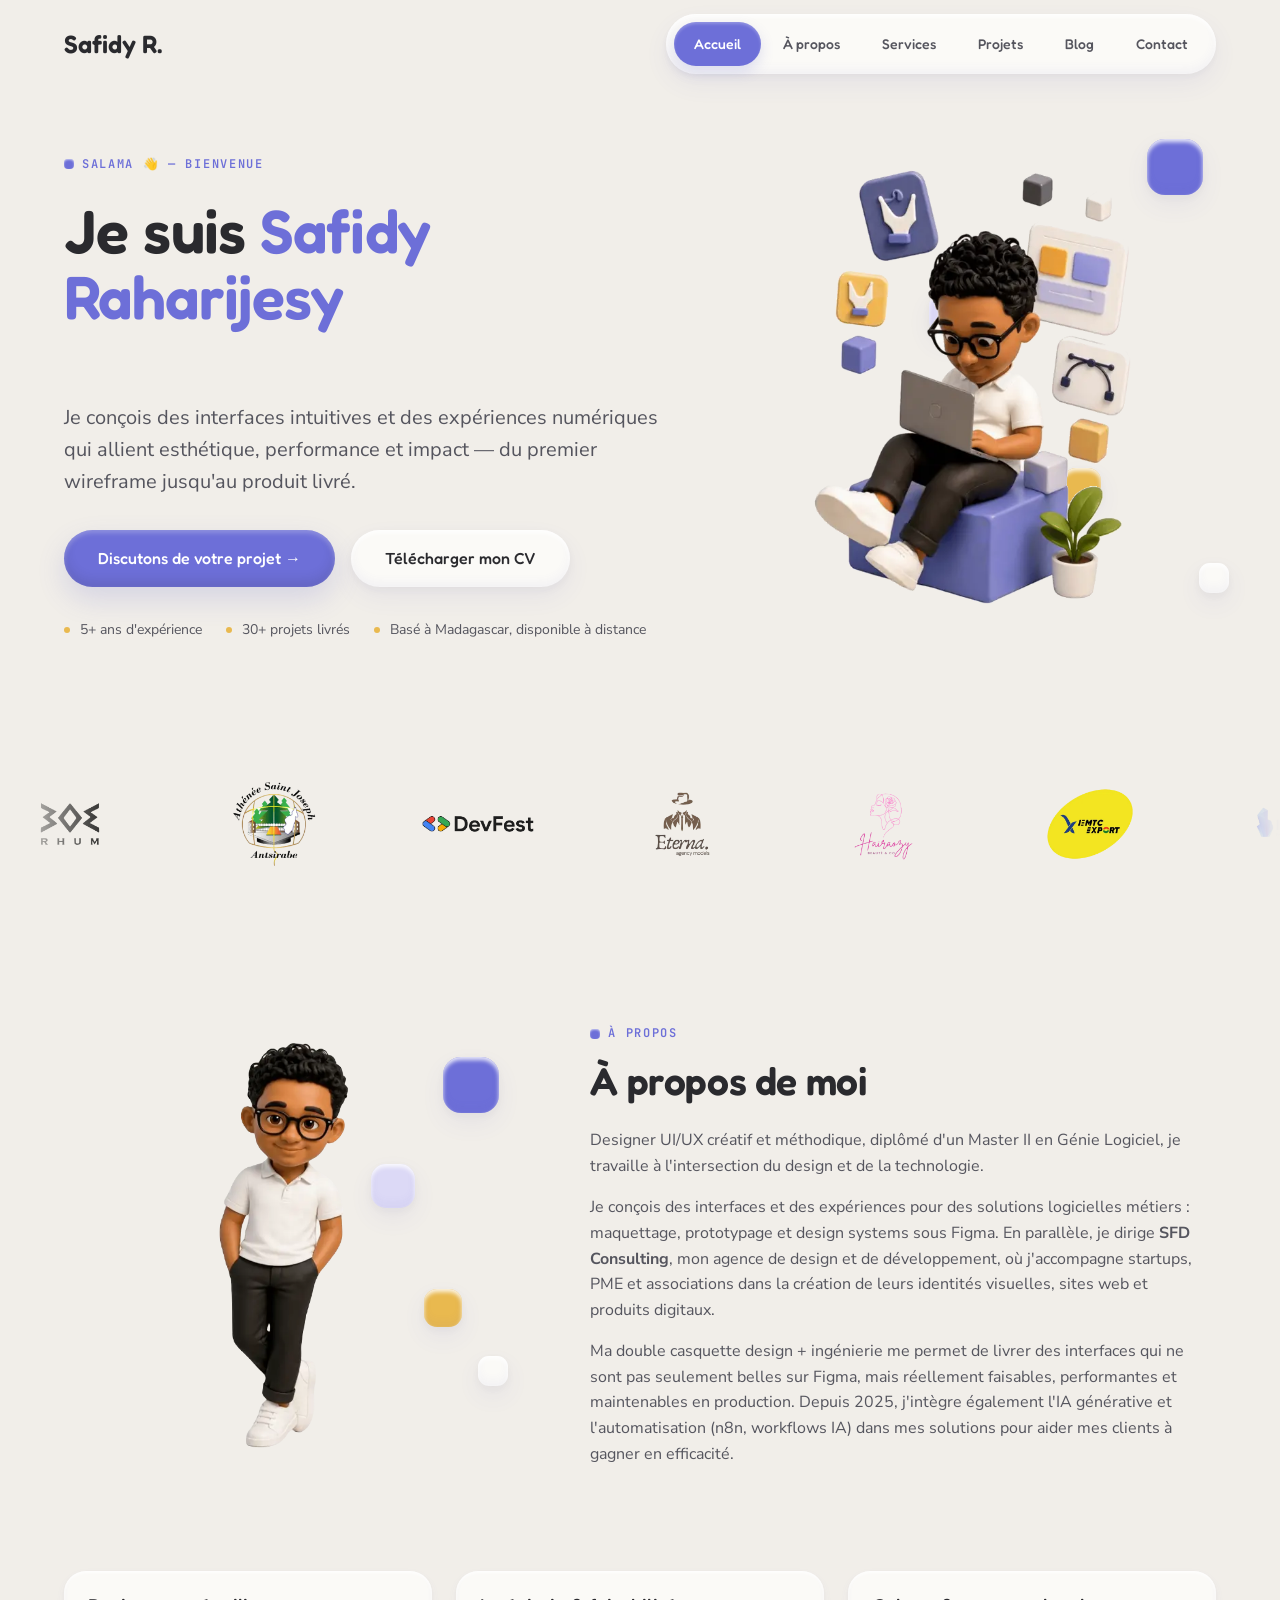
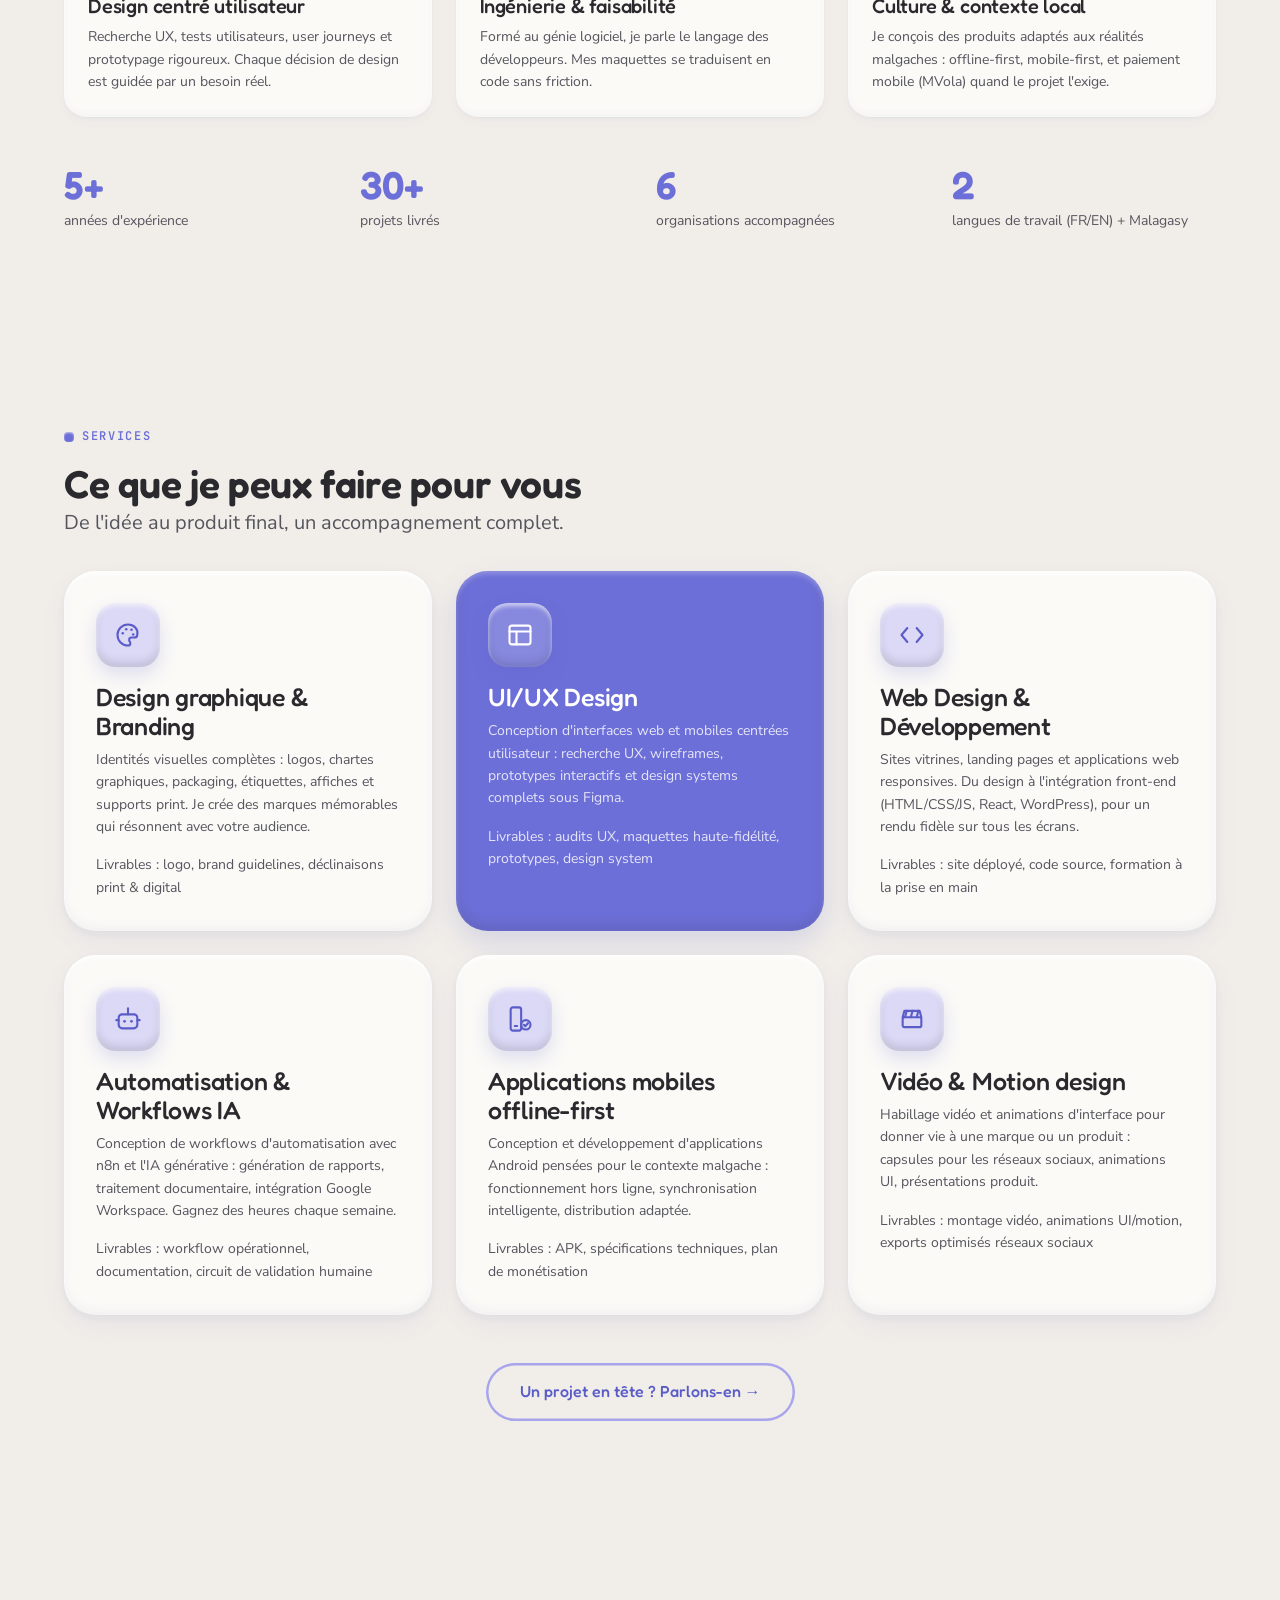
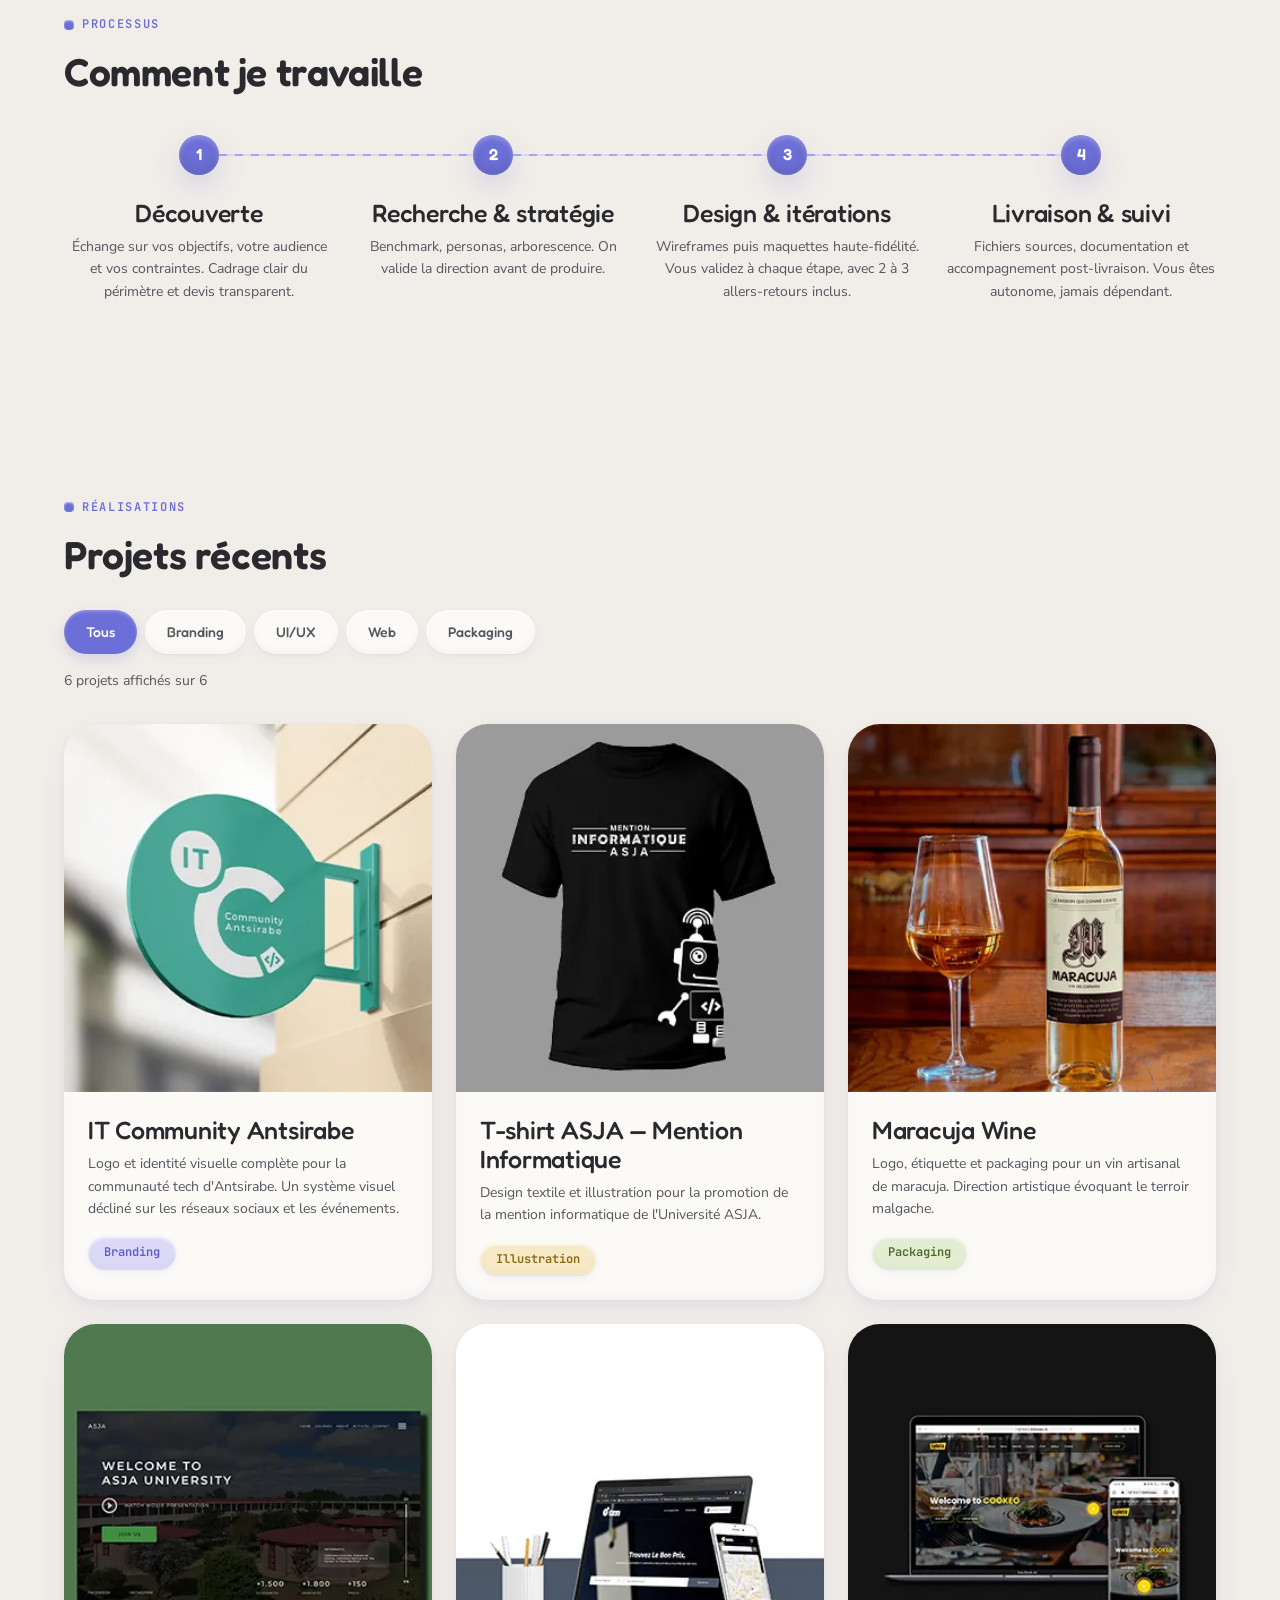
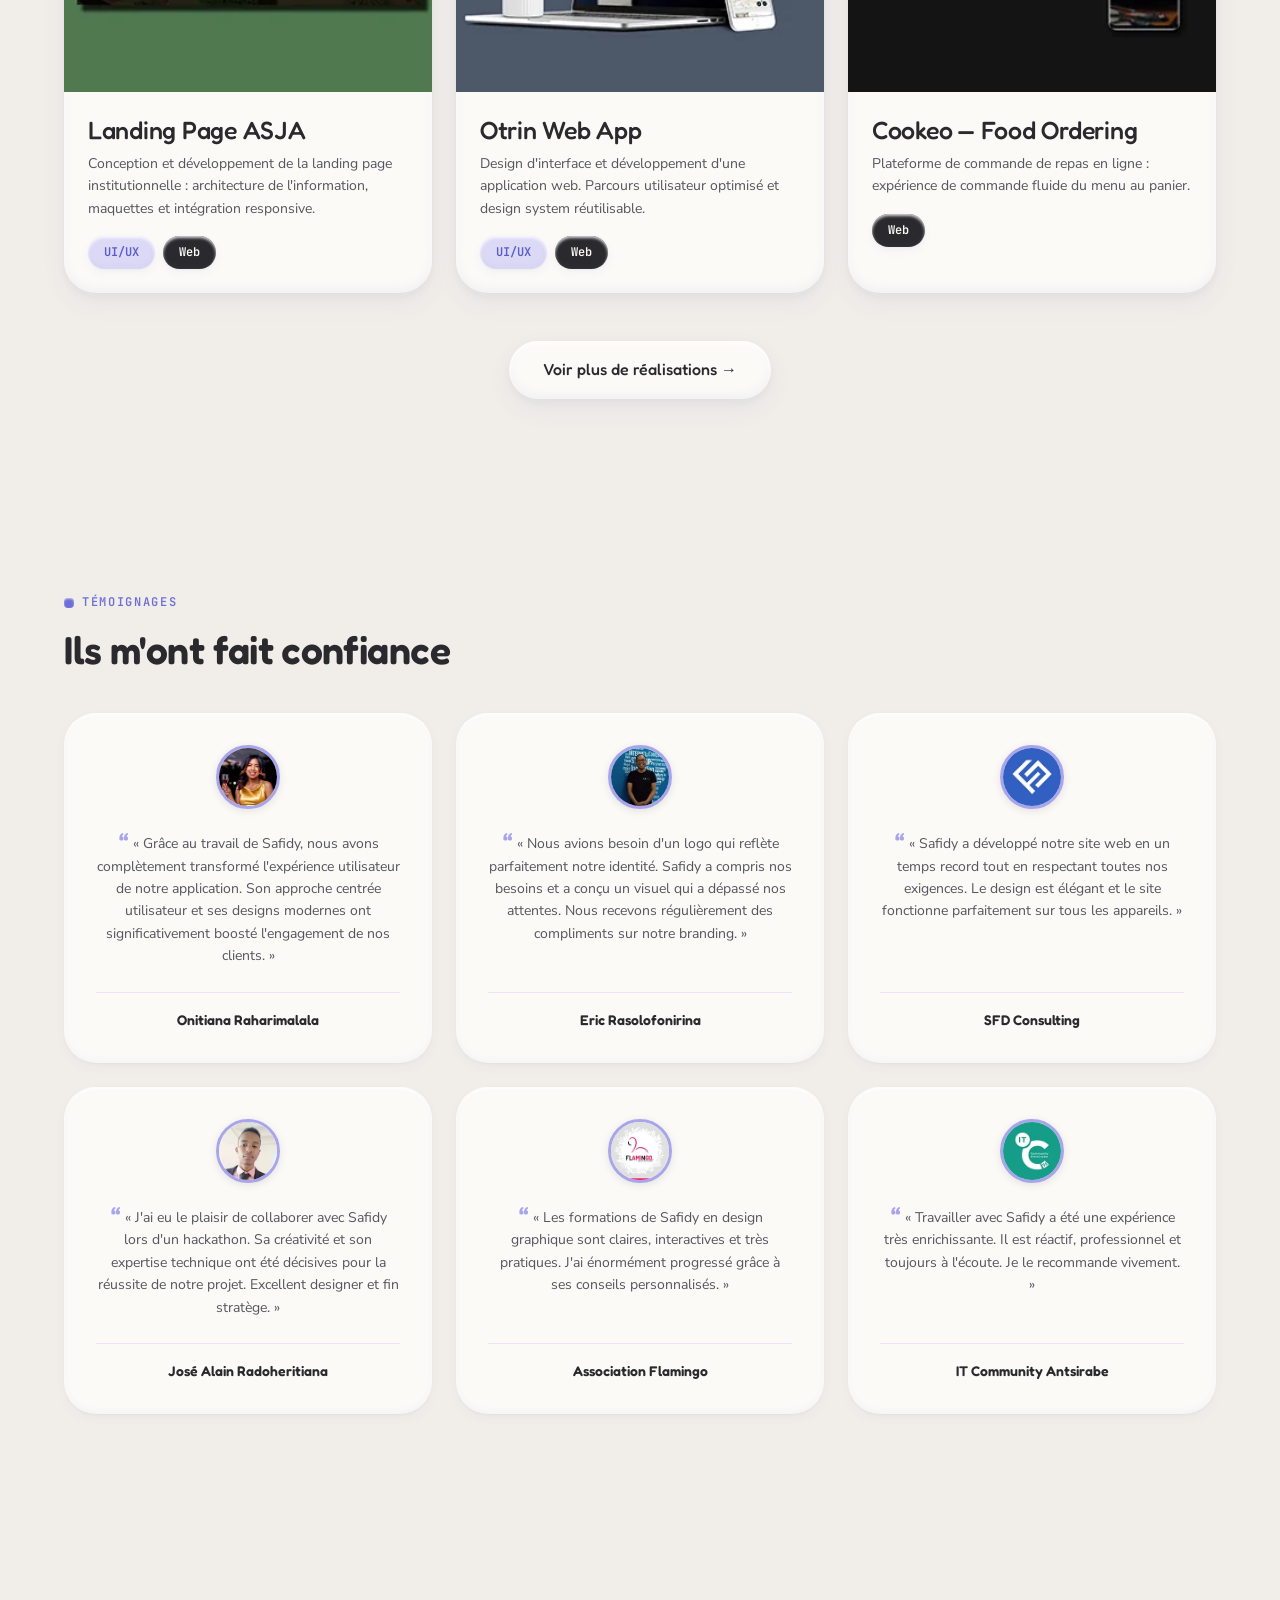
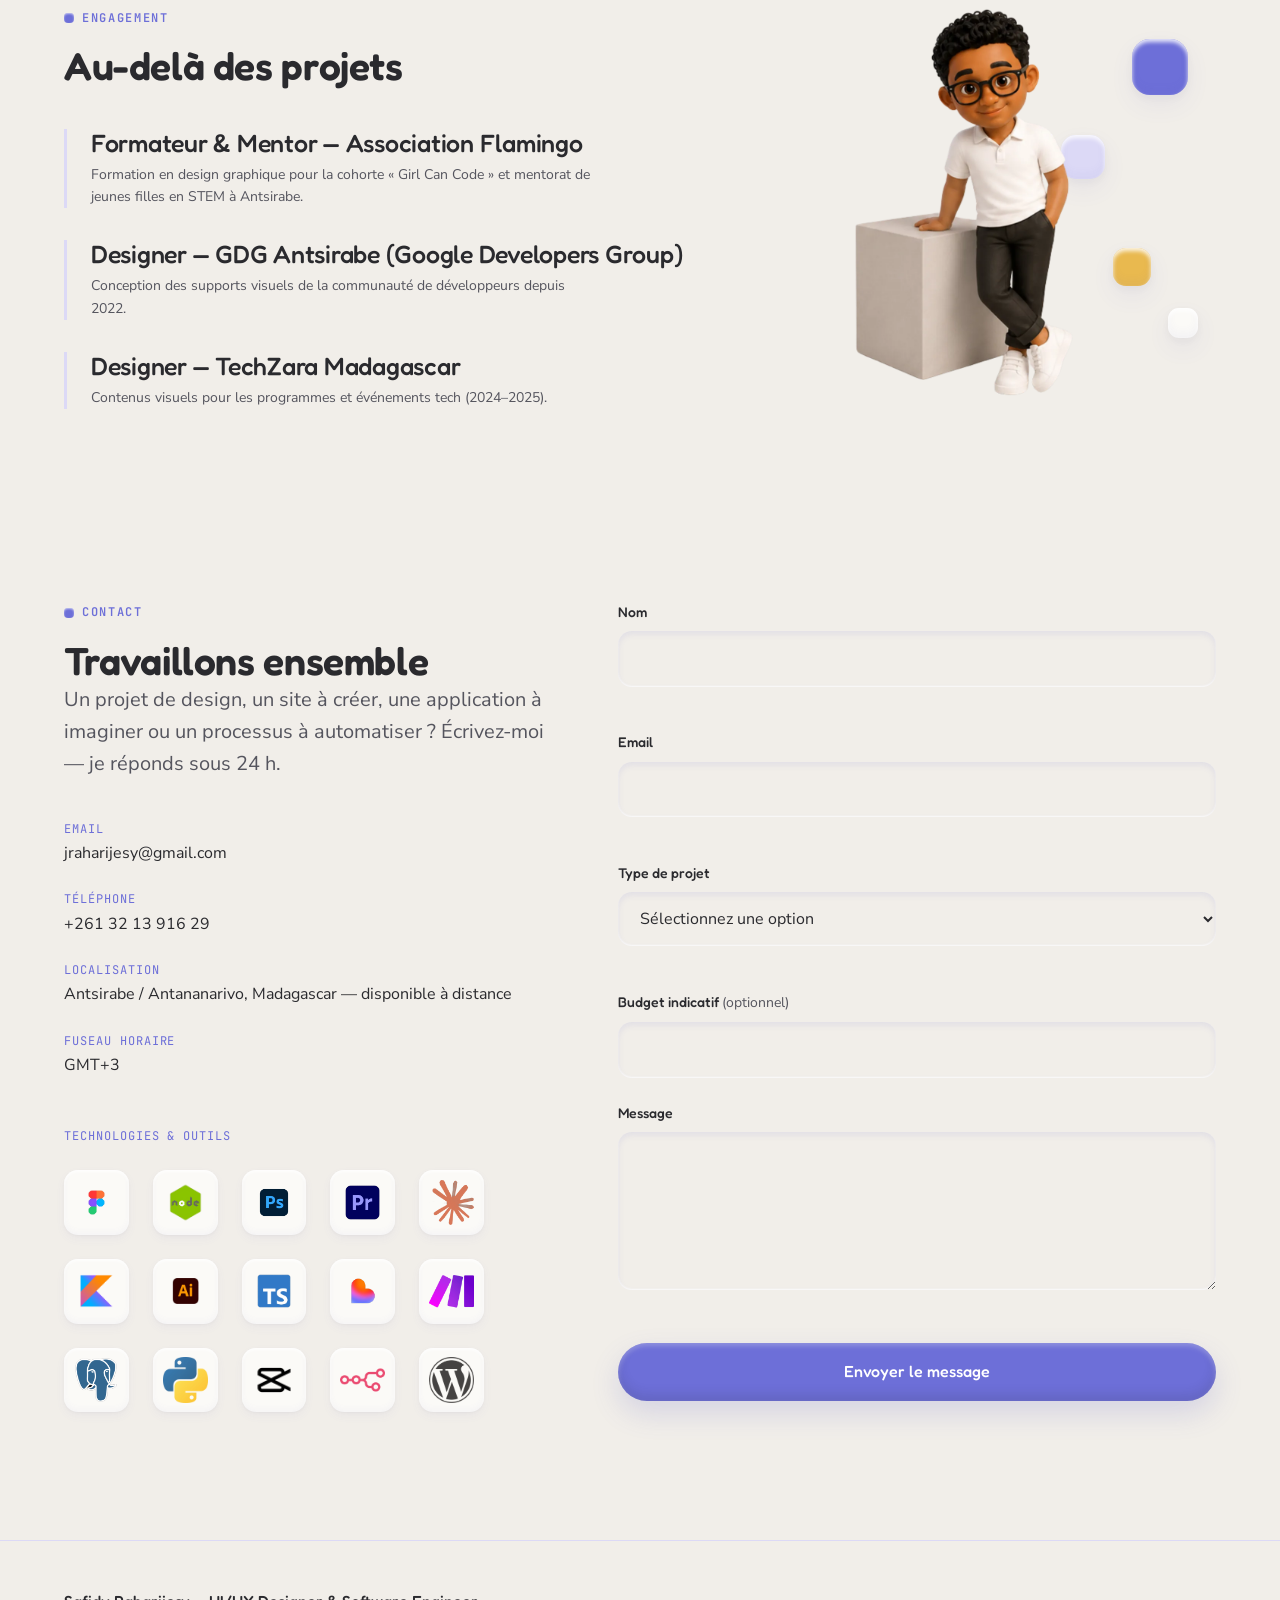
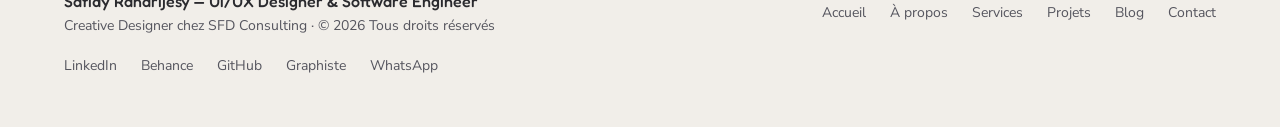
==== commit 27102393: "feat: add admin dashboard, dynamic blog, and Supabase integration with automated build script" ====
--- a/index.html
+++ b/index.html
@@ -211,6 +211,7 @@
           <li><a class="header__nav-link" href="#about">À propos</a></li>
           <li><a class="header__nav-link" href="#services">Services</a></li>
           <li><a class="header__nav-link" href="#projects">Projets</a></li>
+          <li><a class="header__nav-link" href="blog.html">Blog</a></li>
           <li><a class="header__nav-link" href="#contact">Contact</a></li>
         </ul>
       </nav>
@@ -1054,6 +1055,7 @@
           <li><a href="#about">À propos</a></li>
           <li><a href="#services">Services</a></li>
           <li><a href="#projects">Projets</a></li>
+          <li><a href="blog.html">Blog</a></li>
           <li><a href="#contact">Contact</a></li>
         </ul>
       </nav>
--- a/css/main.css
+++ b/css/main.css
@@ -34,6 +34,7 @@
 @import url('sections/_services.css');
 @import url('sections/_process.css');
 @import url('sections/_projects.css');
+@import url('sections/_blog.css');
 @import url('sections/_testimonials.css');
 @import url('sections/_community.css');
 @import url('sections/_contact.css');
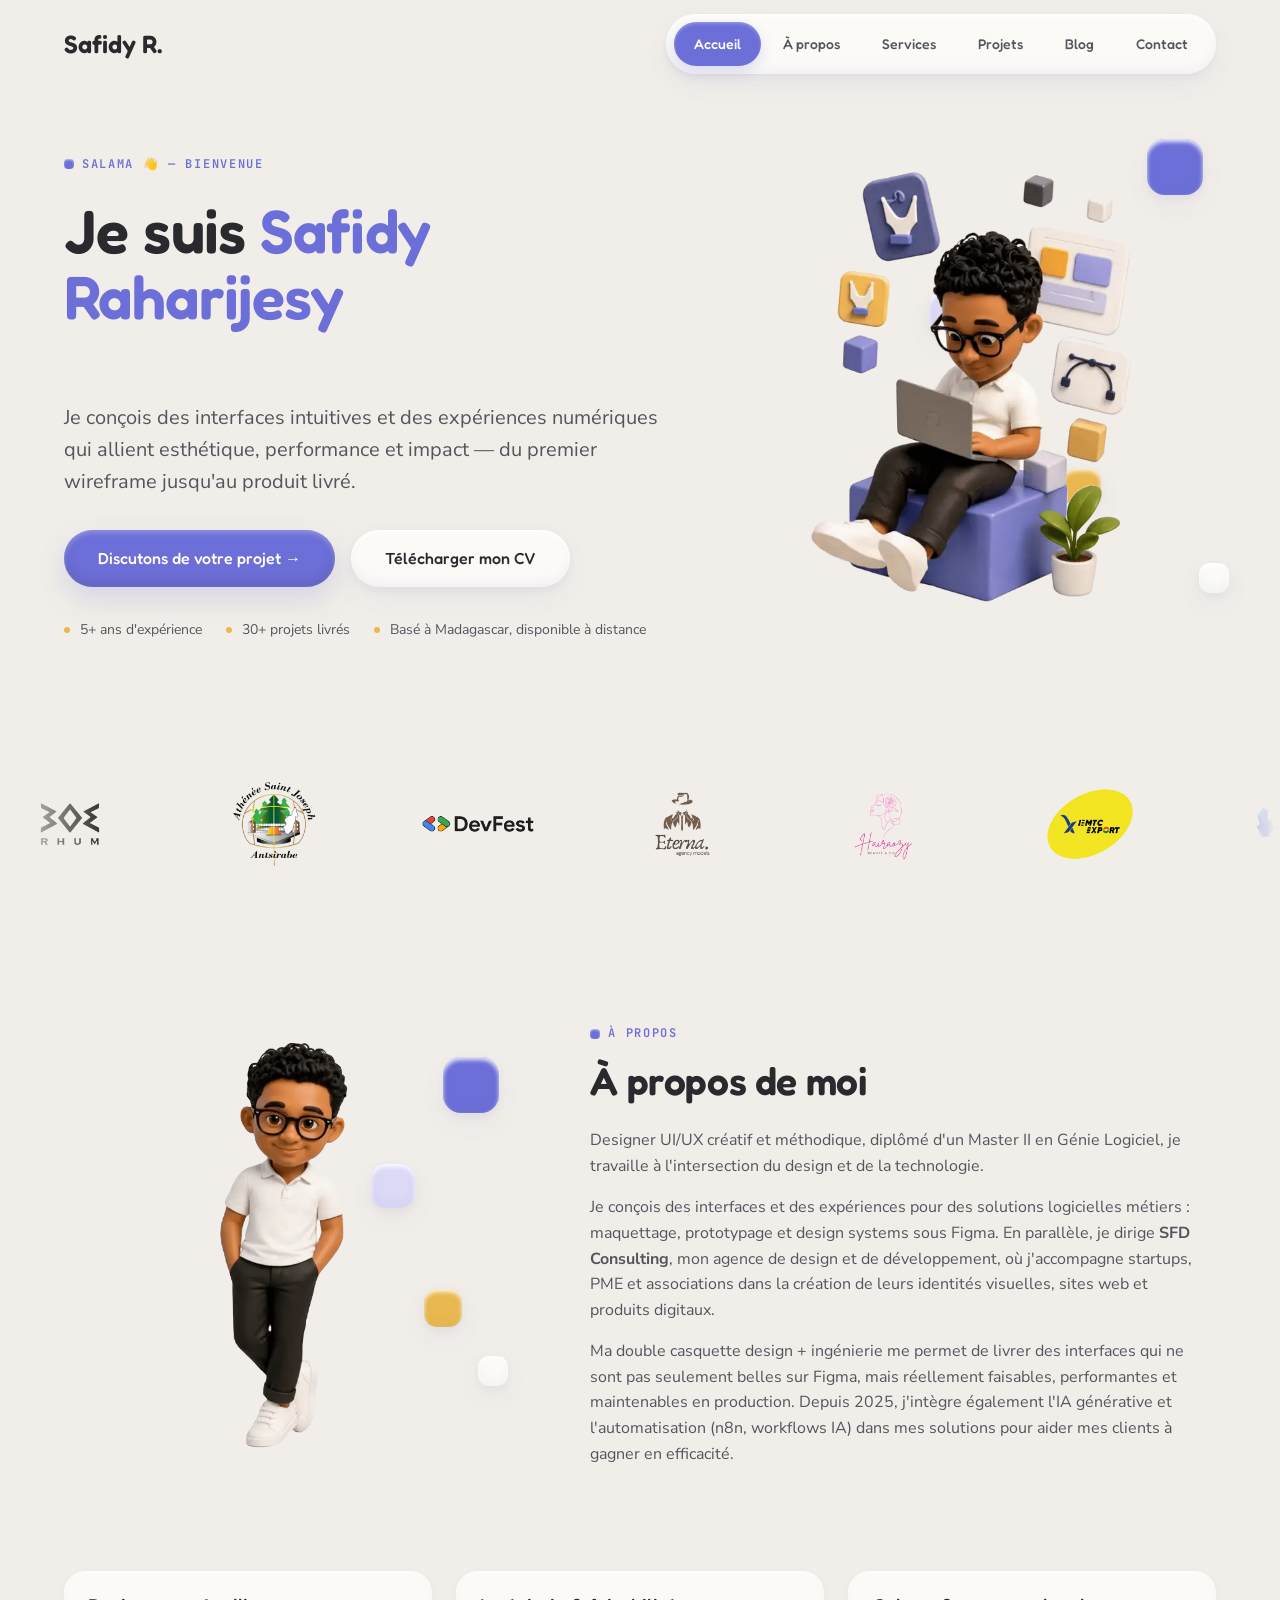
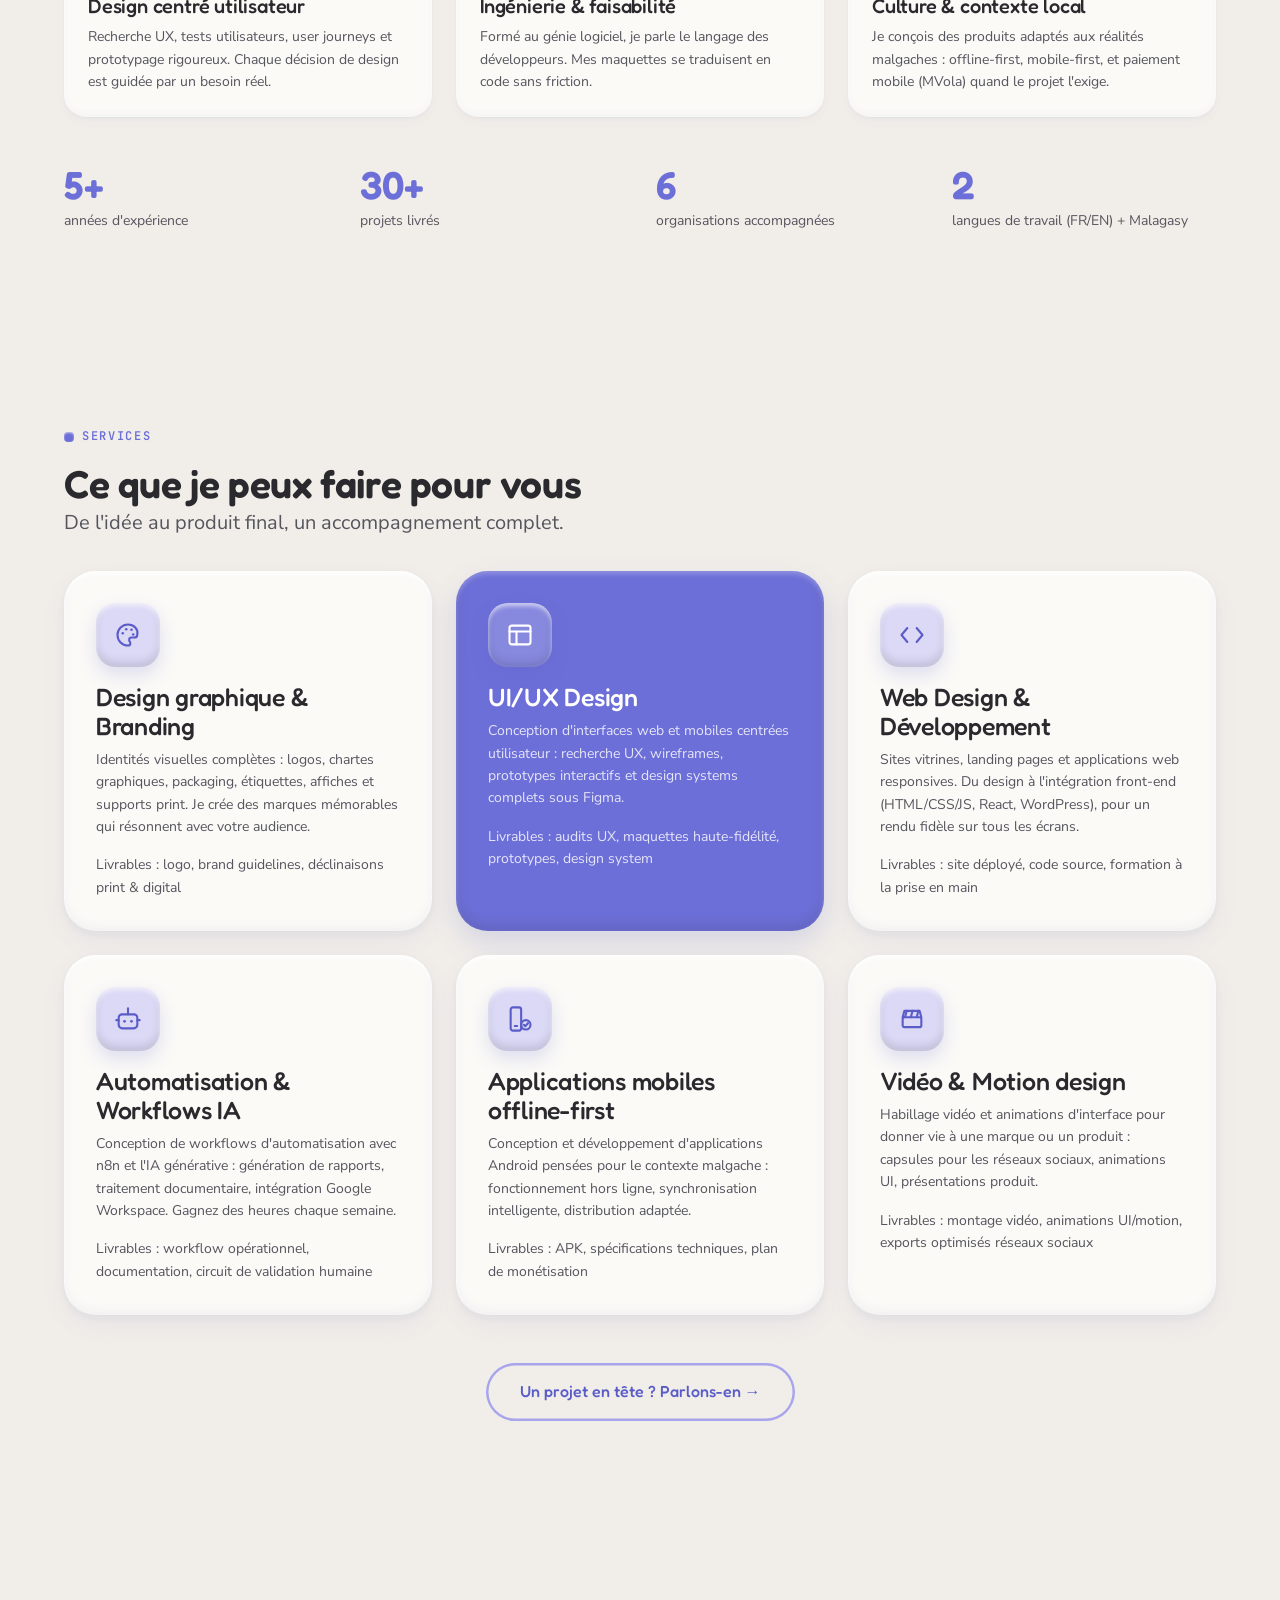
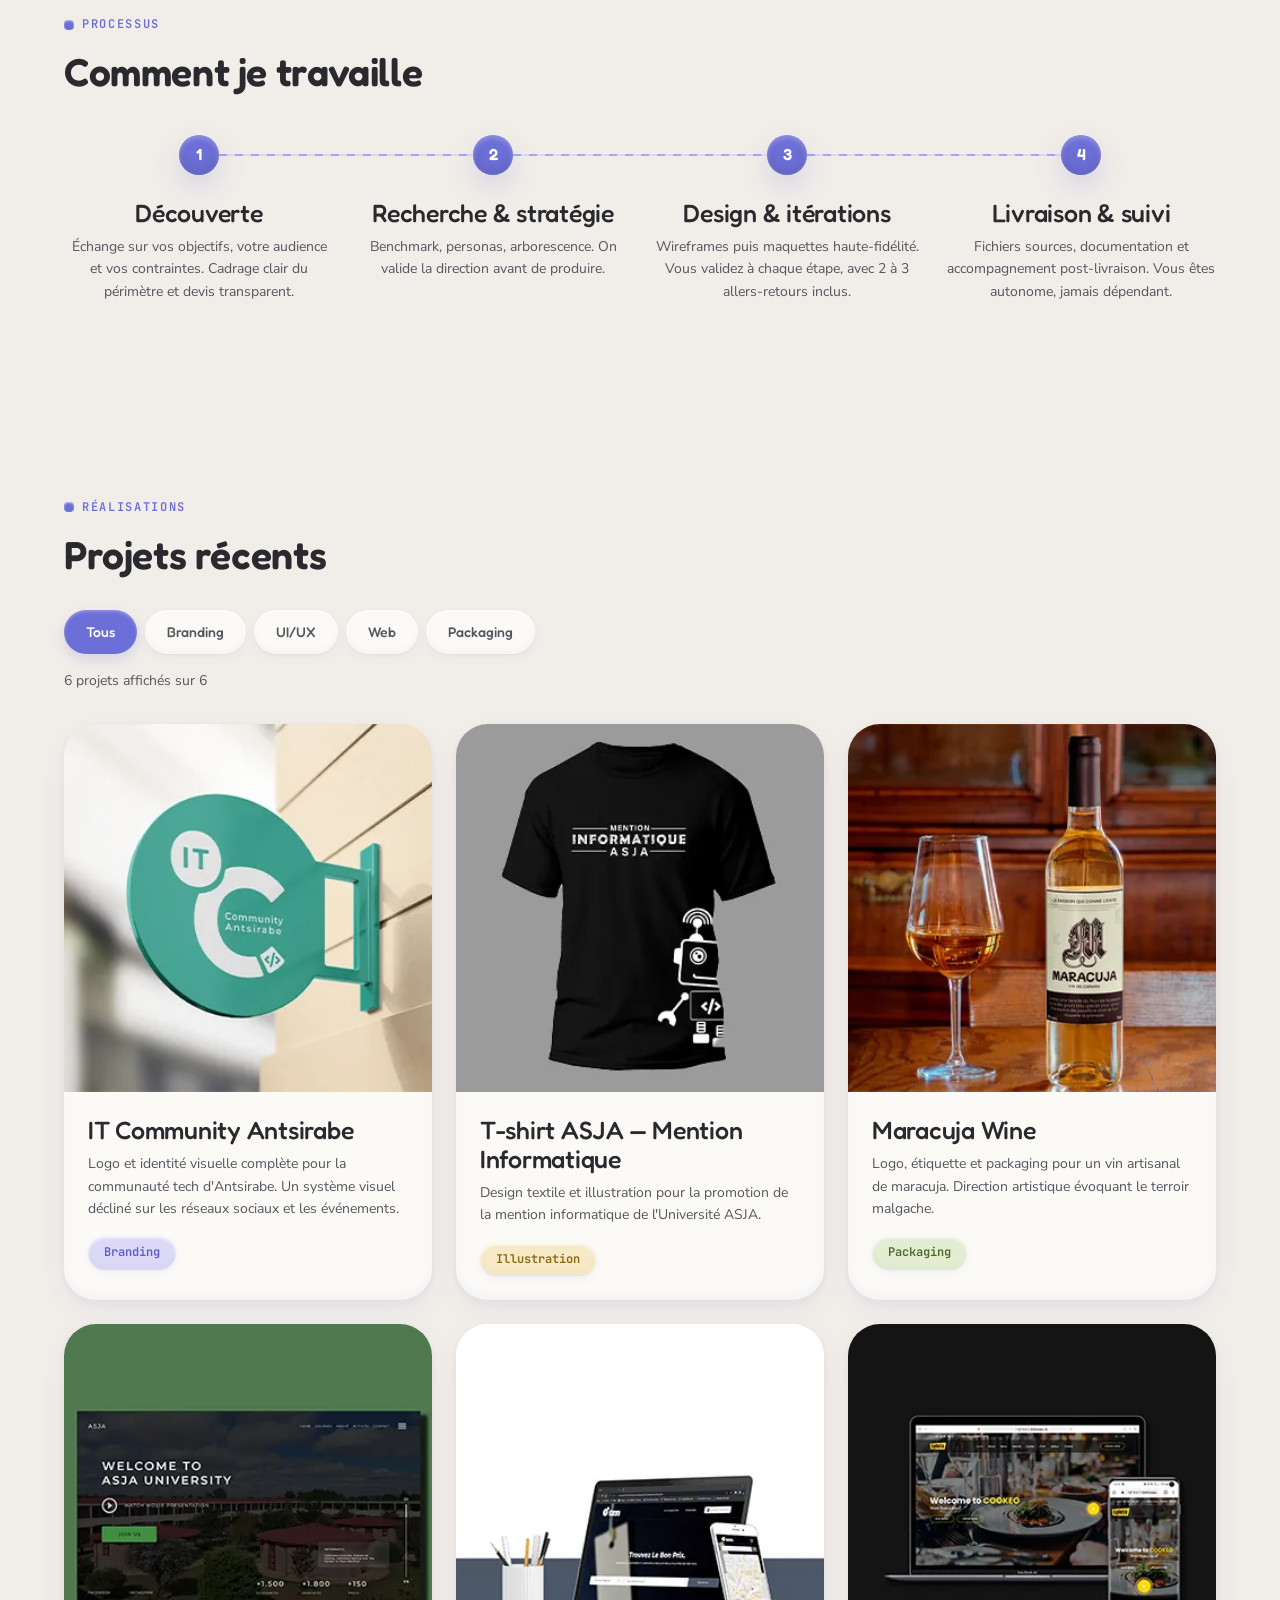
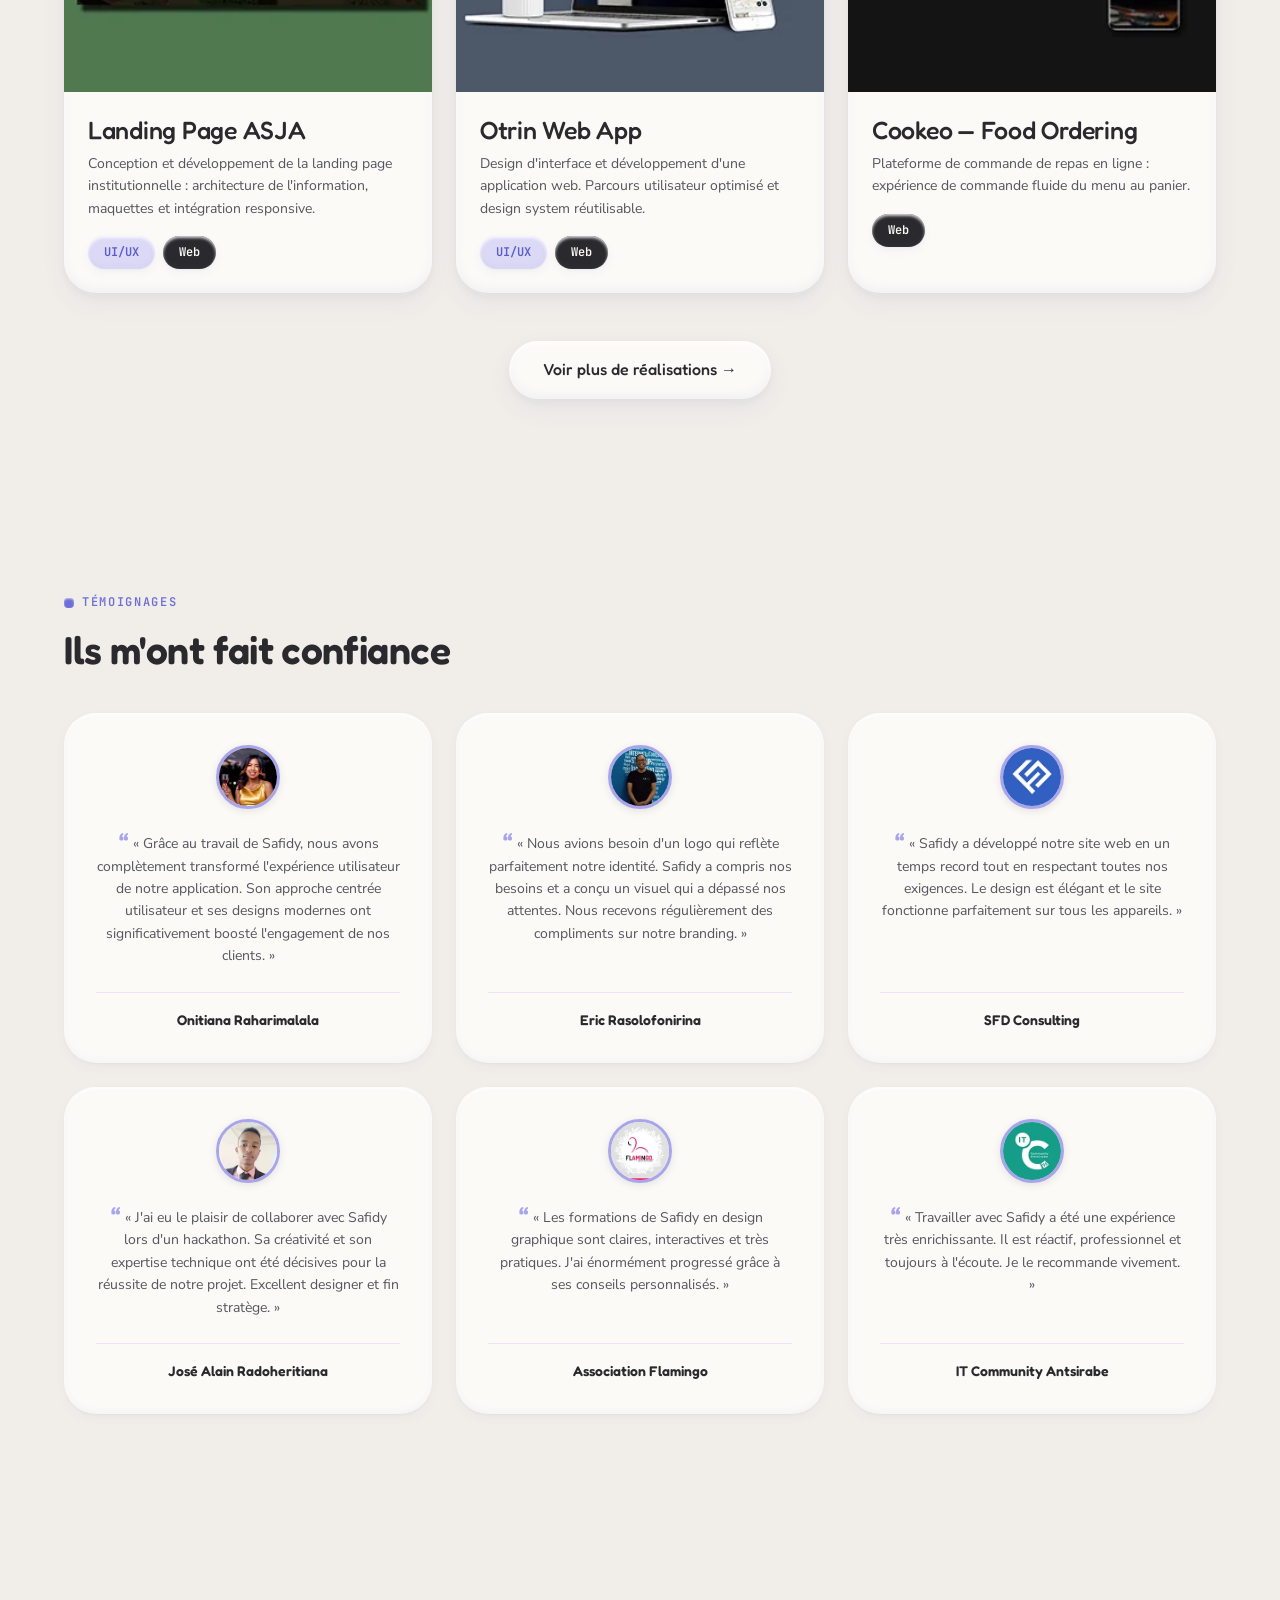
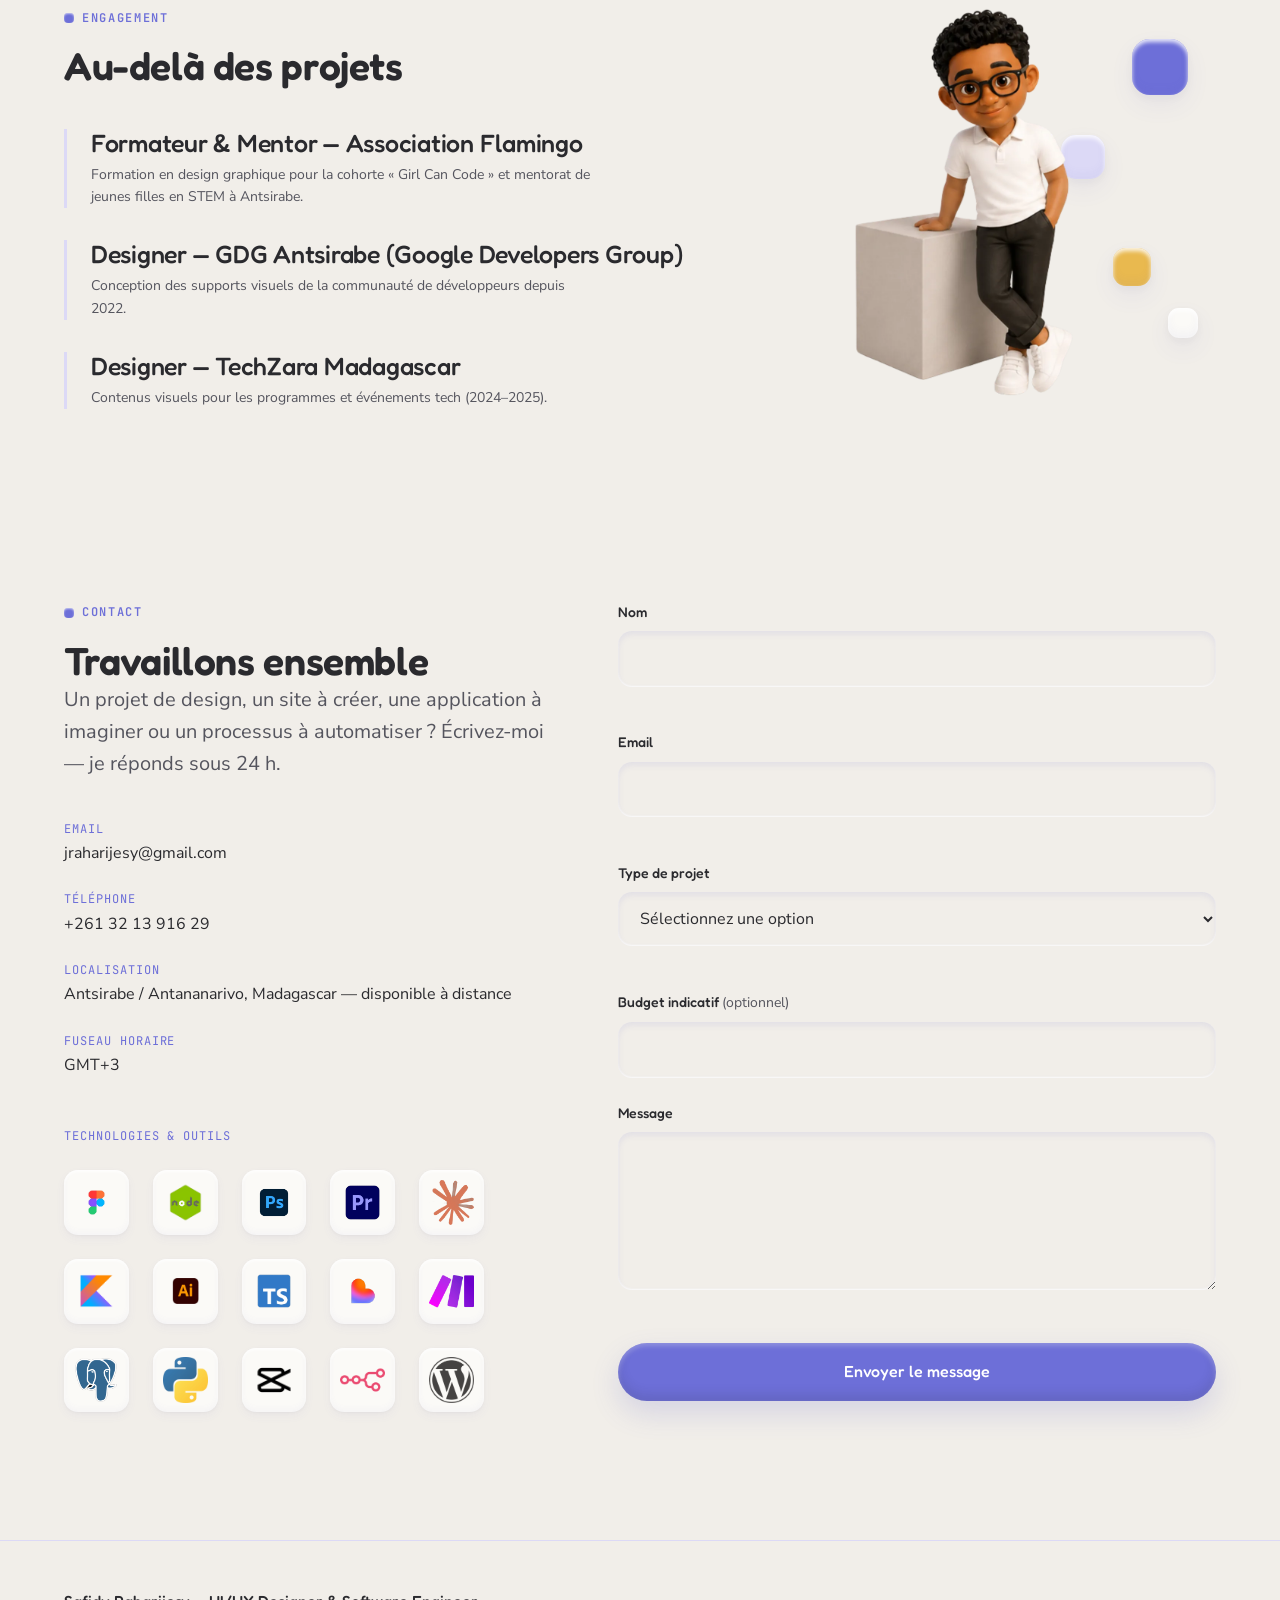
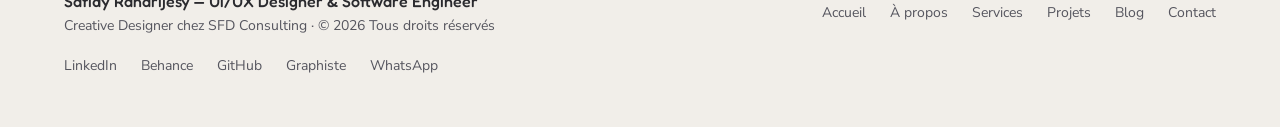
==== commit 4ada9980: "feat: add privacy-first page view analytics and database migrations" ====
--- a/index.html
+++ b/index.html
@@ -634,17 +634,21 @@
         <h2 id="projects-title">Projets récents</h2>
 
         <div class="filter-list" role="group" aria-label="Filtrer les projets par catégorie">
+          <!-- build:featured-filters -->
           <button class="filter-pill filter-pill--active" type="button" data-filter="all"
             aria-pressed="true">Tous</button>
           <button class="filter-pill" type="button" data-filter="branding" aria-pressed="false">Branding</button>
           <button class="filter-pill" type="button" data-filter="ui-ux" aria-pressed="false">UI/UX</button>
           <button class="filter-pill" type="button" data-filter="web" aria-pressed="false">Web</button>
           <button class="filter-pill" type="button" data-filter="packaging" aria-pressed="false">Packaging</button>
+          <!-- /build:featured-filters -->
         </div>
 
         <p class="projects__status" aria-live="polite"></p>
 
         <ul class="project-grid" id="project-grid">
+          <!-- build:featured -->
+          <!-- Régénéré au déploiement : les 6 projets « À la une » du backoffice. -->
           <li class="project-card" data-category="branding">
             <article>
               <a class="project-card__thumb-trigger" href="assets/project/p1.webp" target="_blank" rel="noopener">
@@ -769,6 +773,7 @@
               </div>
             </article>
           </li>
+          <!-- /build:featured -->
         </ul>
 
         <div class="projects__more">
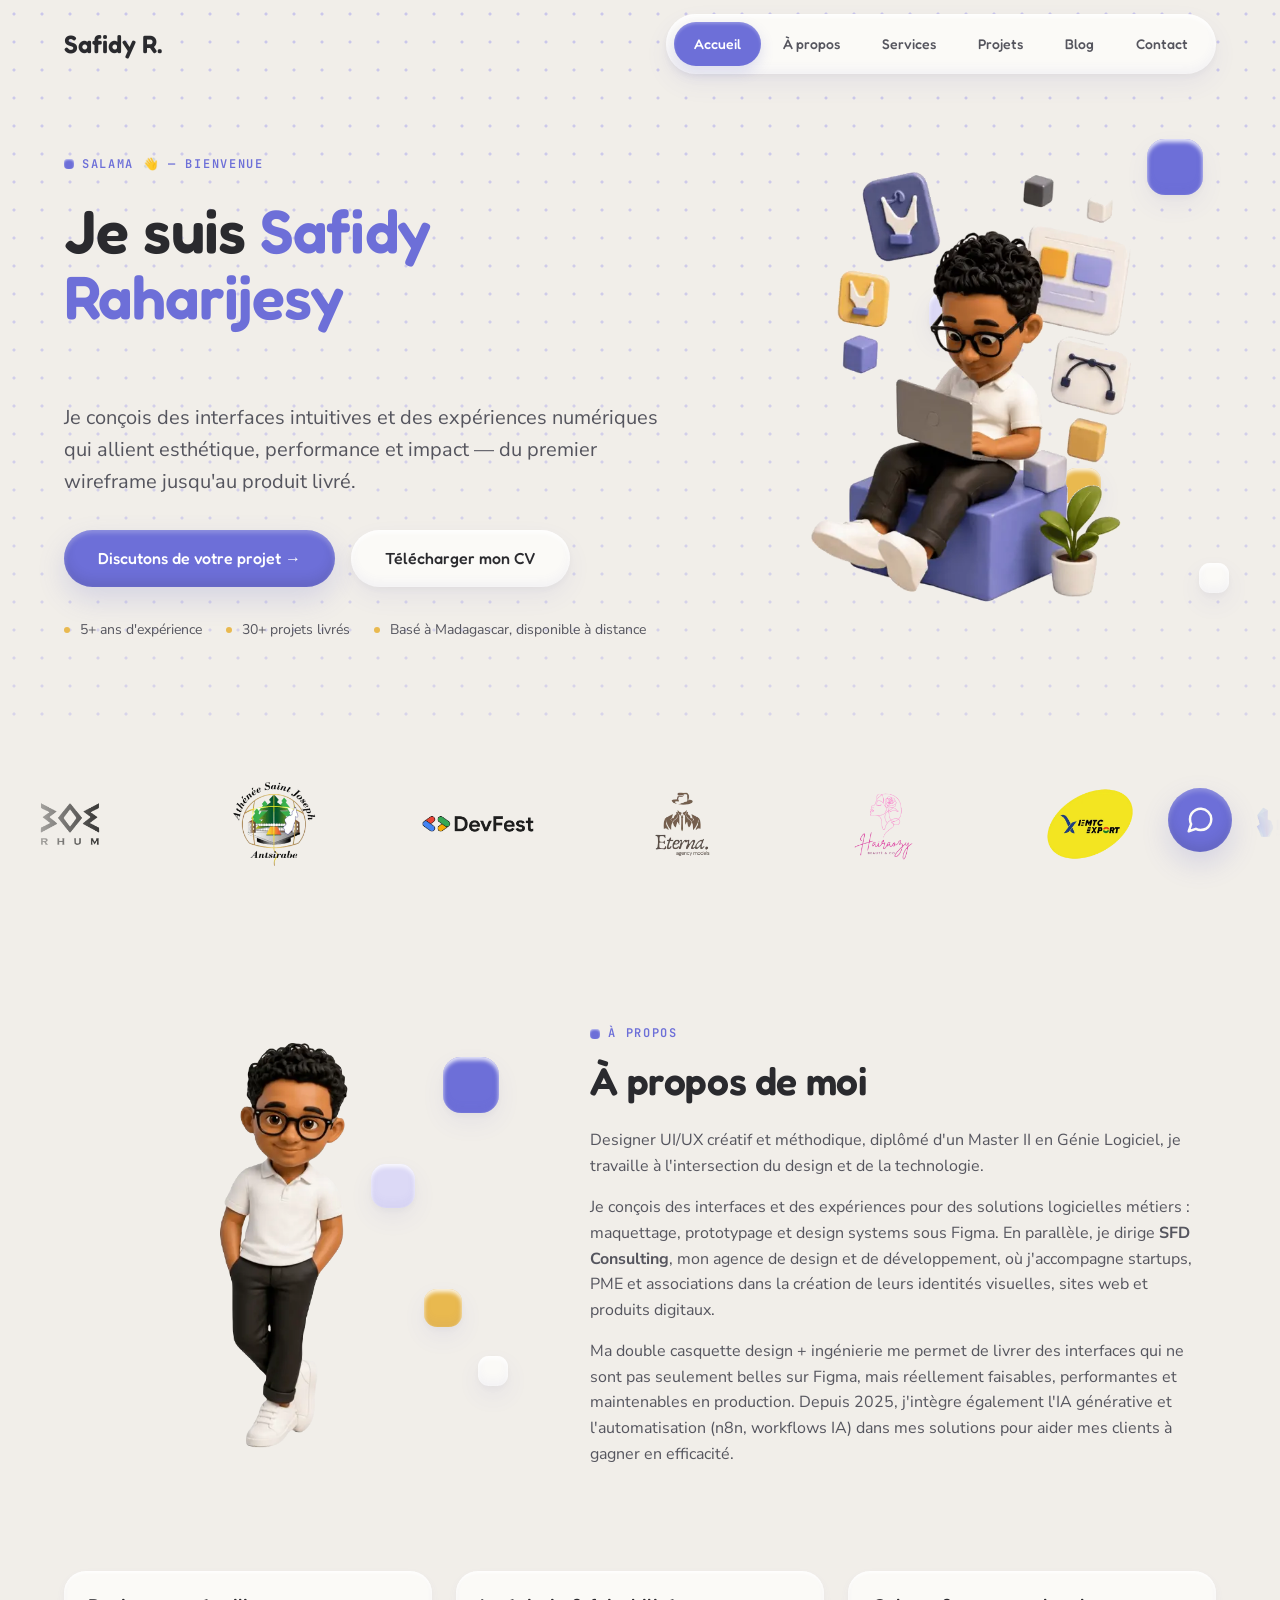
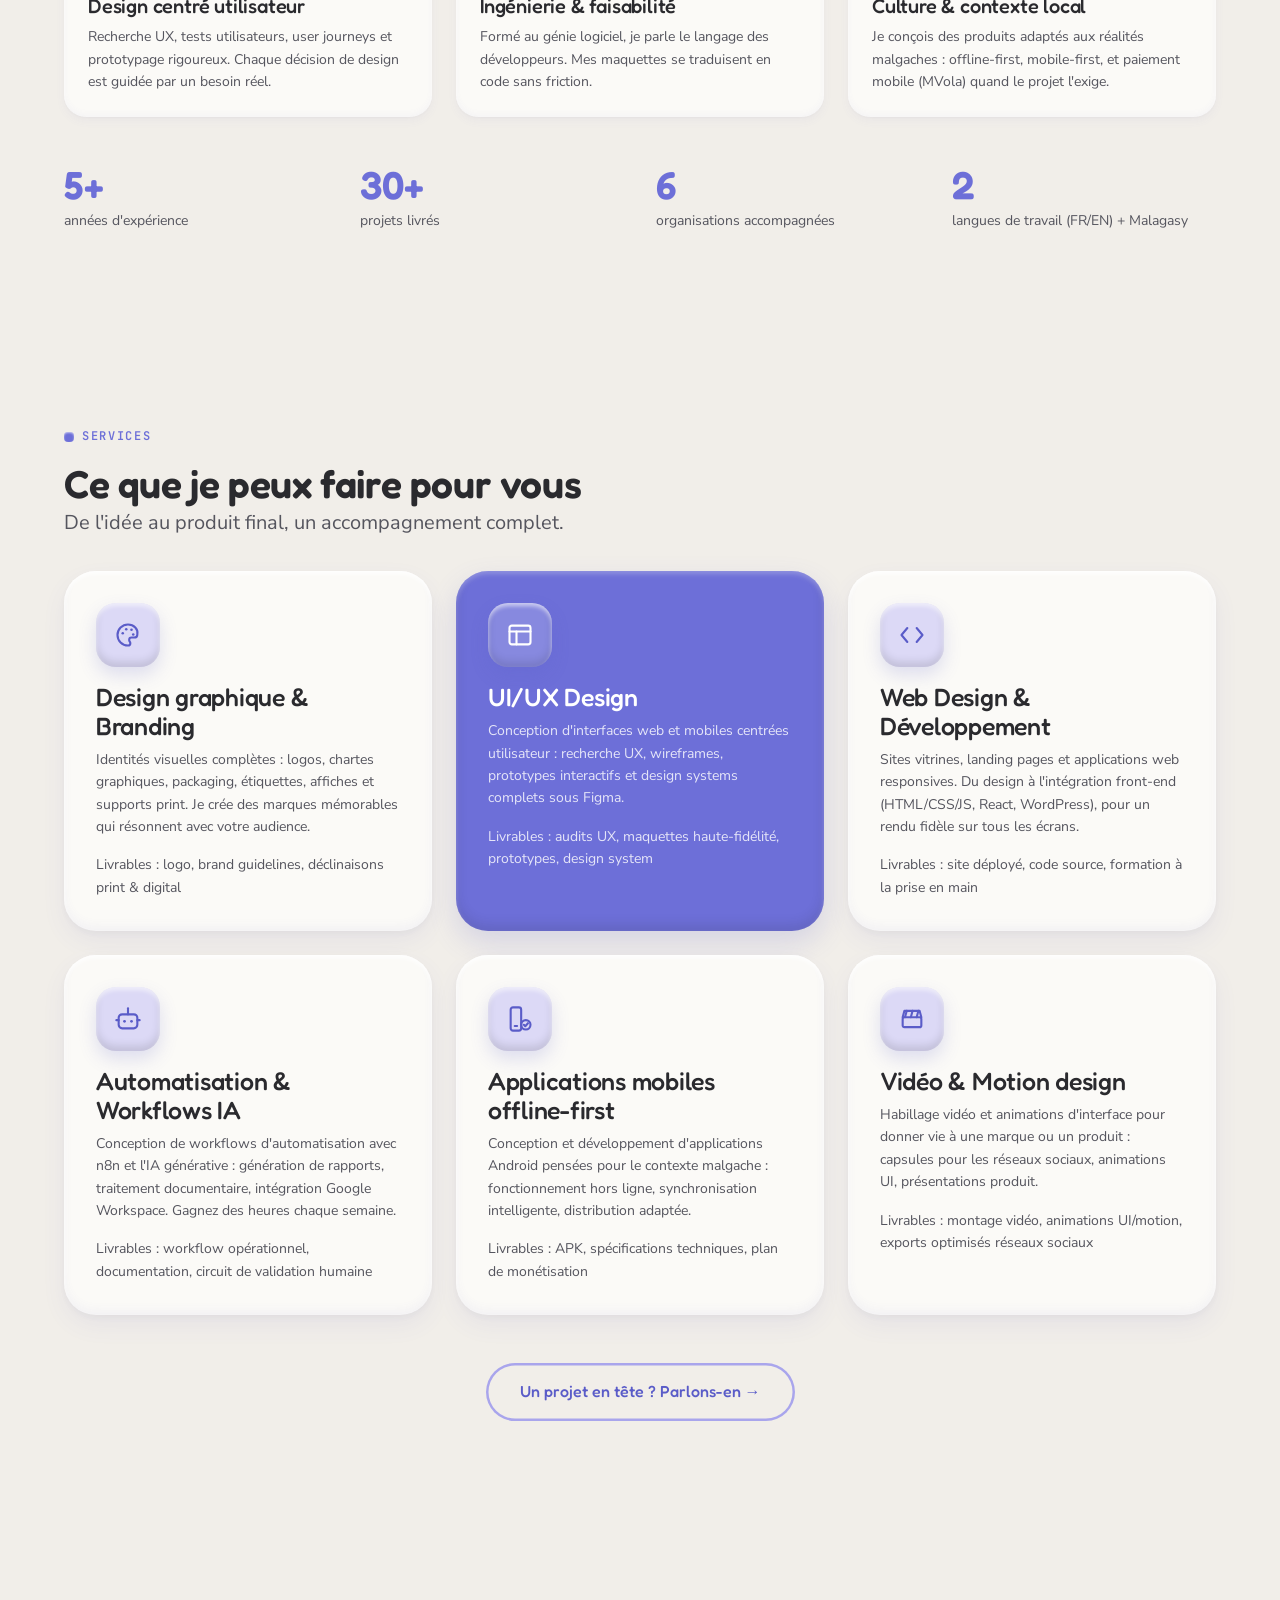
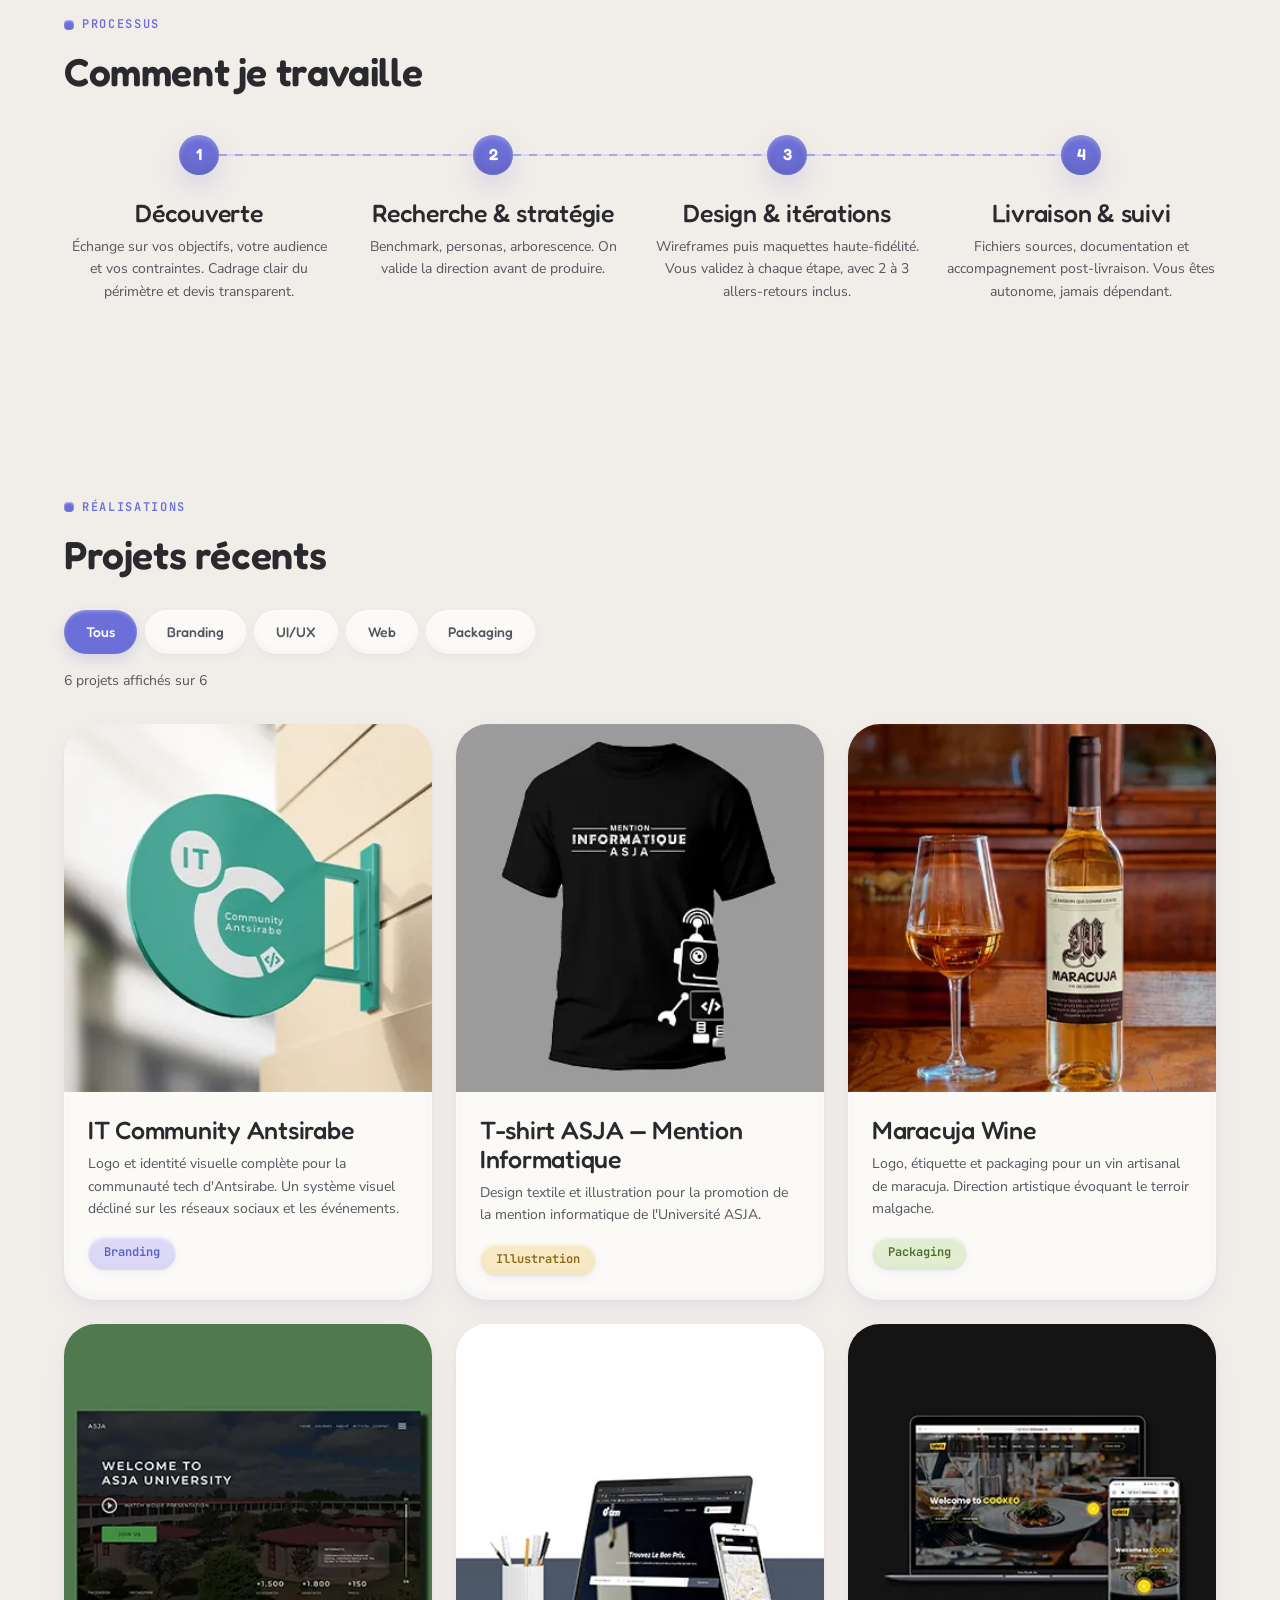
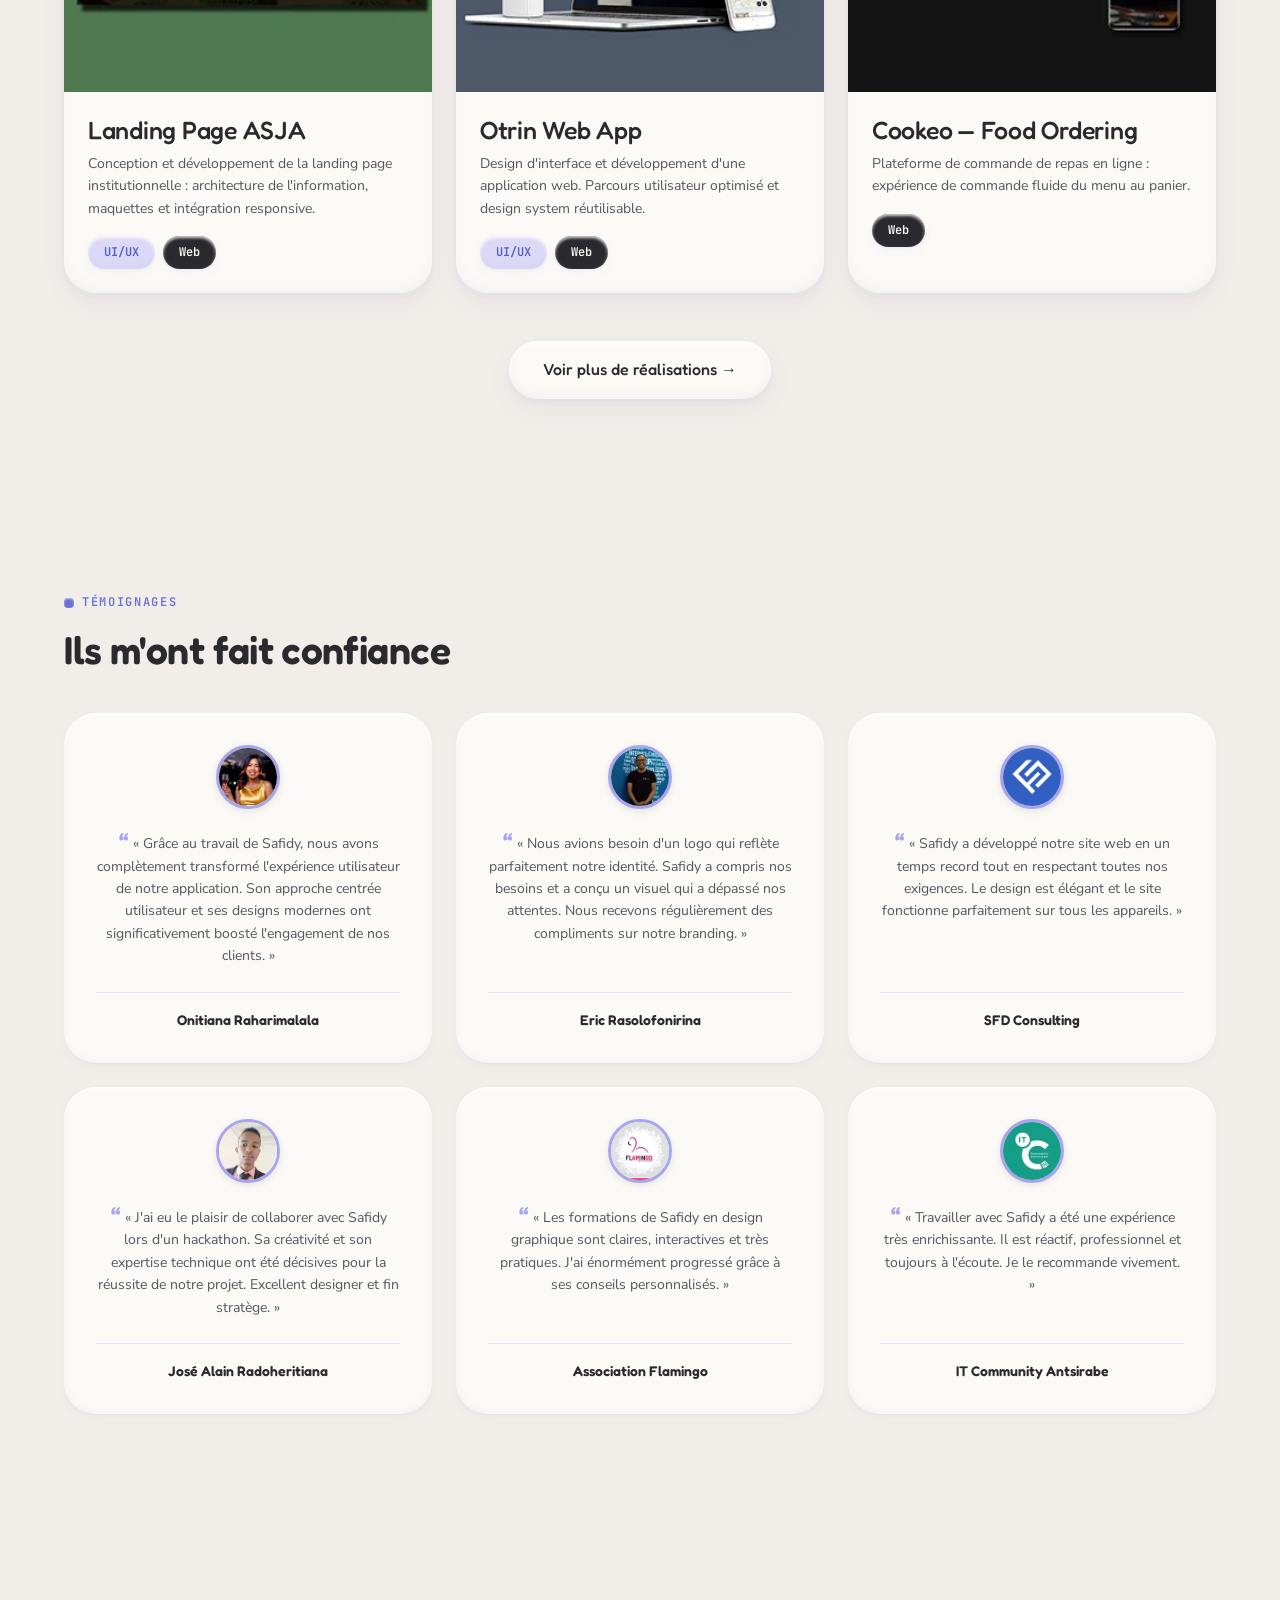
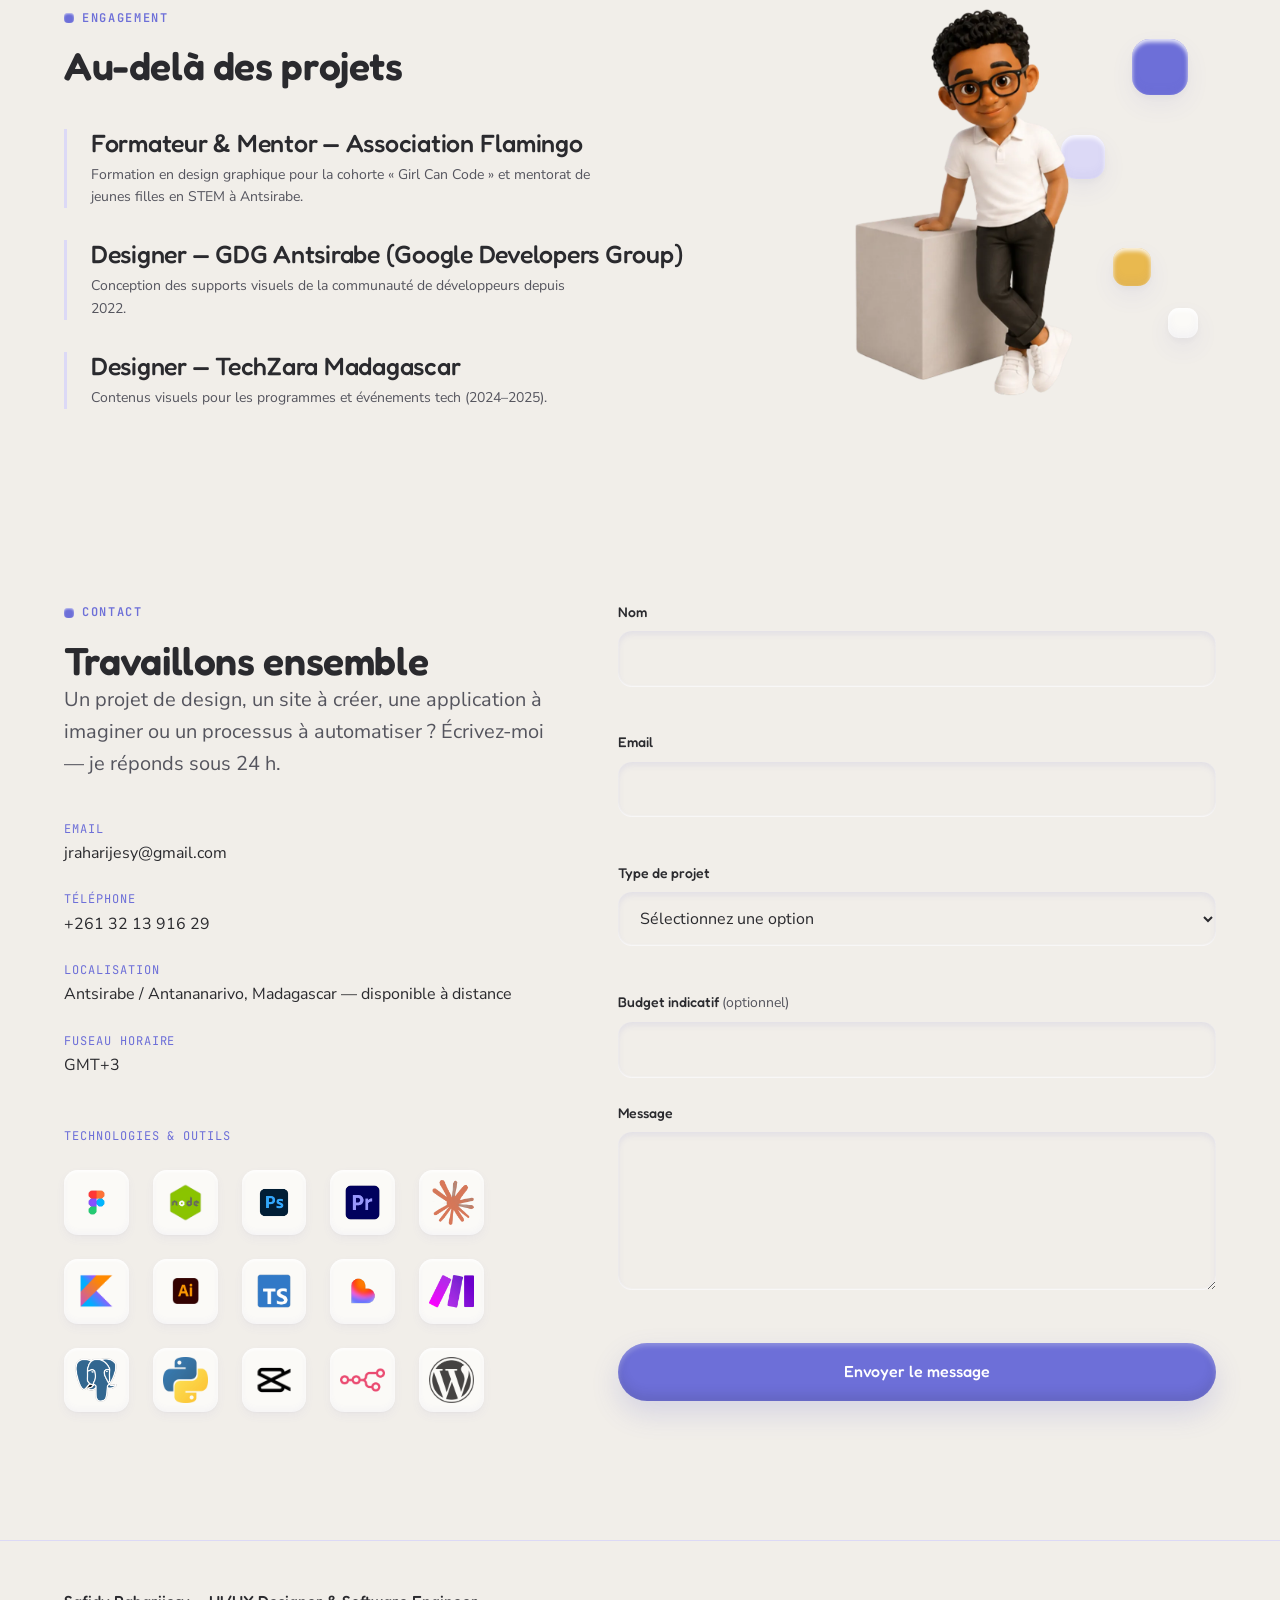
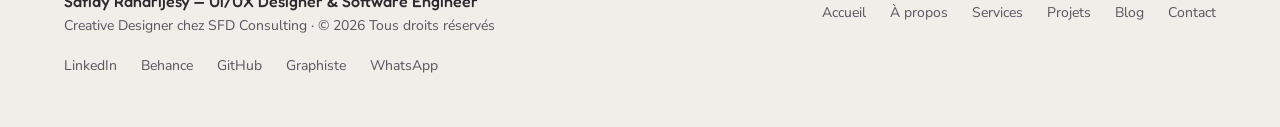
==== commit 1a99c43d: "feat: add backoffice for motion videos and enhance admin interface" ====
--- a/index.html
+++ b/index.html
@@ -782,6 +782,21 @@
       </div>
     </section>
 
+    <!-- ============ MOTION (reels verticaux) ============ -->
+    <!-- Masquée tant qu'aucune vidéo n'est publiée : le build retire « hidden ». -->
+    <section class="motion" id="motion" aria-labelledby="motion-title" hidden>
+      <div class="container">
+        <span class="eyebrow">Vidéo &amp; Motion</span>
+        <h2 id="motion-title">Motion design</h2>
+        <p class="lead motion__lead">Reels, stories et habillages animés — survolez pour un aperçu, cliquez pour regarder avec le son.</p>
+
+        <ul class="reel-list" id="reel-list">
+          <!-- build:videos -->
+          <!-- /build:videos -->
+        </ul>
+      </div>
+    </section>
+
     <!-- ============ TÉMOIGNAGES ============ -->
     <section class="testimonials" id="testimonials" aria-labelledby="testimonials-title">
       <div class="container">
@@ -1099,6 +1114,44 @@
     </div>
   </dialog>
 
+  <!-- ============ LECTEUR STORIES (vidéos motion) ============ -->
+  <dialog class="story" id="story" aria-label="Lecteur vidéo">
+    <div class="story__frame">
+      <ol class="story__progress" id="story-progress" aria-hidden="true"></ol>
+      <video class="story__video" id="story-video" playsinline preload="auto"></video>
+      <button class="story__zone story__zone--prev" type="button" data-story="prev" aria-label="Vidéo précédente"></button>
+      <button class="story__zone story__zone--next" type="button" data-story="next" aria-label="Vidéo suivante"></button>
+      <div class="story__top">
+        <button class="story__icon" type="button" id="story-mute" aria-label="Couper le son" aria-pressed="false">
+          <svg viewBox="0 0 24 24" fill="none" stroke="currentColor" stroke-width="2" stroke-linecap="round" stroke-linejoin="round" aria-hidden="true">
+            <path d="M11 5 6 9H2v6h4l5 4V5z" />
+            <path class="story__icon-wave" d="M15.5 8.5a5 5 0 0 1 0 7M19 5a10 10 0 0 1 0 14" />
+            <path class="story__icon-mute" d="m23 9-6 6M17 9l6 6" />
+          </svg>
+        </button>
+        <button class="story__icon" type="button" id="story-close" aria-label="Fermer la vidéo" autofocus>
+          <svg viewBox="0 0 24 24" fill="none" stroke="currentColor" stroke-width="2" stroke-linecap="round" aria-hidden="true">
+            <line x1="6" y1="6" x2="18" y2="18" />
+            <line x1="18" y1="6" x2="6" y2="18" />
+          </svg>
+        </button>
+      </div>
+      <div class="story__caption">
+        <h3 class="story__title" id="story-title"></h3>
+        <p class="story__text" id="story-text"></p>
+      </div>
+      <span class="story__paused" aria-hidden="true">
+        <svg viewBox="0 0 24 24" fill="currentColor" aria-hidden="true"><rect x="6" y="5" width="4" height="14" rx="1" /><rect x="14" y="5" width="4" height="14" rx="1" /></svg>
+      </span>
+    </div>
+    <button class="story__nav story__nav--prev" type="button" data-story="prev" aria-label="Vidéo précédente">
+      <svg viewBox="0 0 24 24" fill="none" stroke="currentColor" stroke-width="2.2" stroke-linecap="round" stroke-linejoin="round" aria-hidden="true"><path d="m15 18-6-6 6-6" /></svg>
+    </button>
+    <button class="story__nav story__nav--next" type="button" data-story="next" aria-label="Vidéo suivante">
+      <svg viewBox="0 0 24 24" fill="none" stroke="currentColor" stroke-width="2.2" stroke-linecap="round" stroke-linejoin="round" aria-hidden="true"><path d="m9 18 6-6-6-6" /></svg>
+    </button>
+  </dialog>
+
   <!-- ============ CHAT BOT ASSISTANT ============ -->
   <div class="chatbot" id="chatbot">
     <!-- Bouton flottant -->
--- a/css/main.css
+++ b/css/main.css
@@ -17,6 +17,7 @@
 /* Layout */
 @import url('layout/_grid.css');
 @import url('layout/_header.css');
+@import url('layout/_backdrop.css');
 
 /* Composants */
 @import url('components/_buttons.css');
@@ -26,6 +27,8 @@
 @import url('components/_cubes.css');
 @import url('components/_lightbox.css');
 @import url('components/_chatbot.css');
+@import url('components/_cursor.css');
+@import url('components/_story.css');
 
 /* Sections */
 @import url('sections/_hero.css');
@@ -34,6 +37,7 @@
 @import url('sections/_services.css');
 @import url('sections/_process.css');
 @import url('sections/_projects.css');
+@import url('sections/_motion.css');
 @import url('sections/_blog.css');
 @import url('sections/_testimonials.css');
 @import url('sections/_community.css');
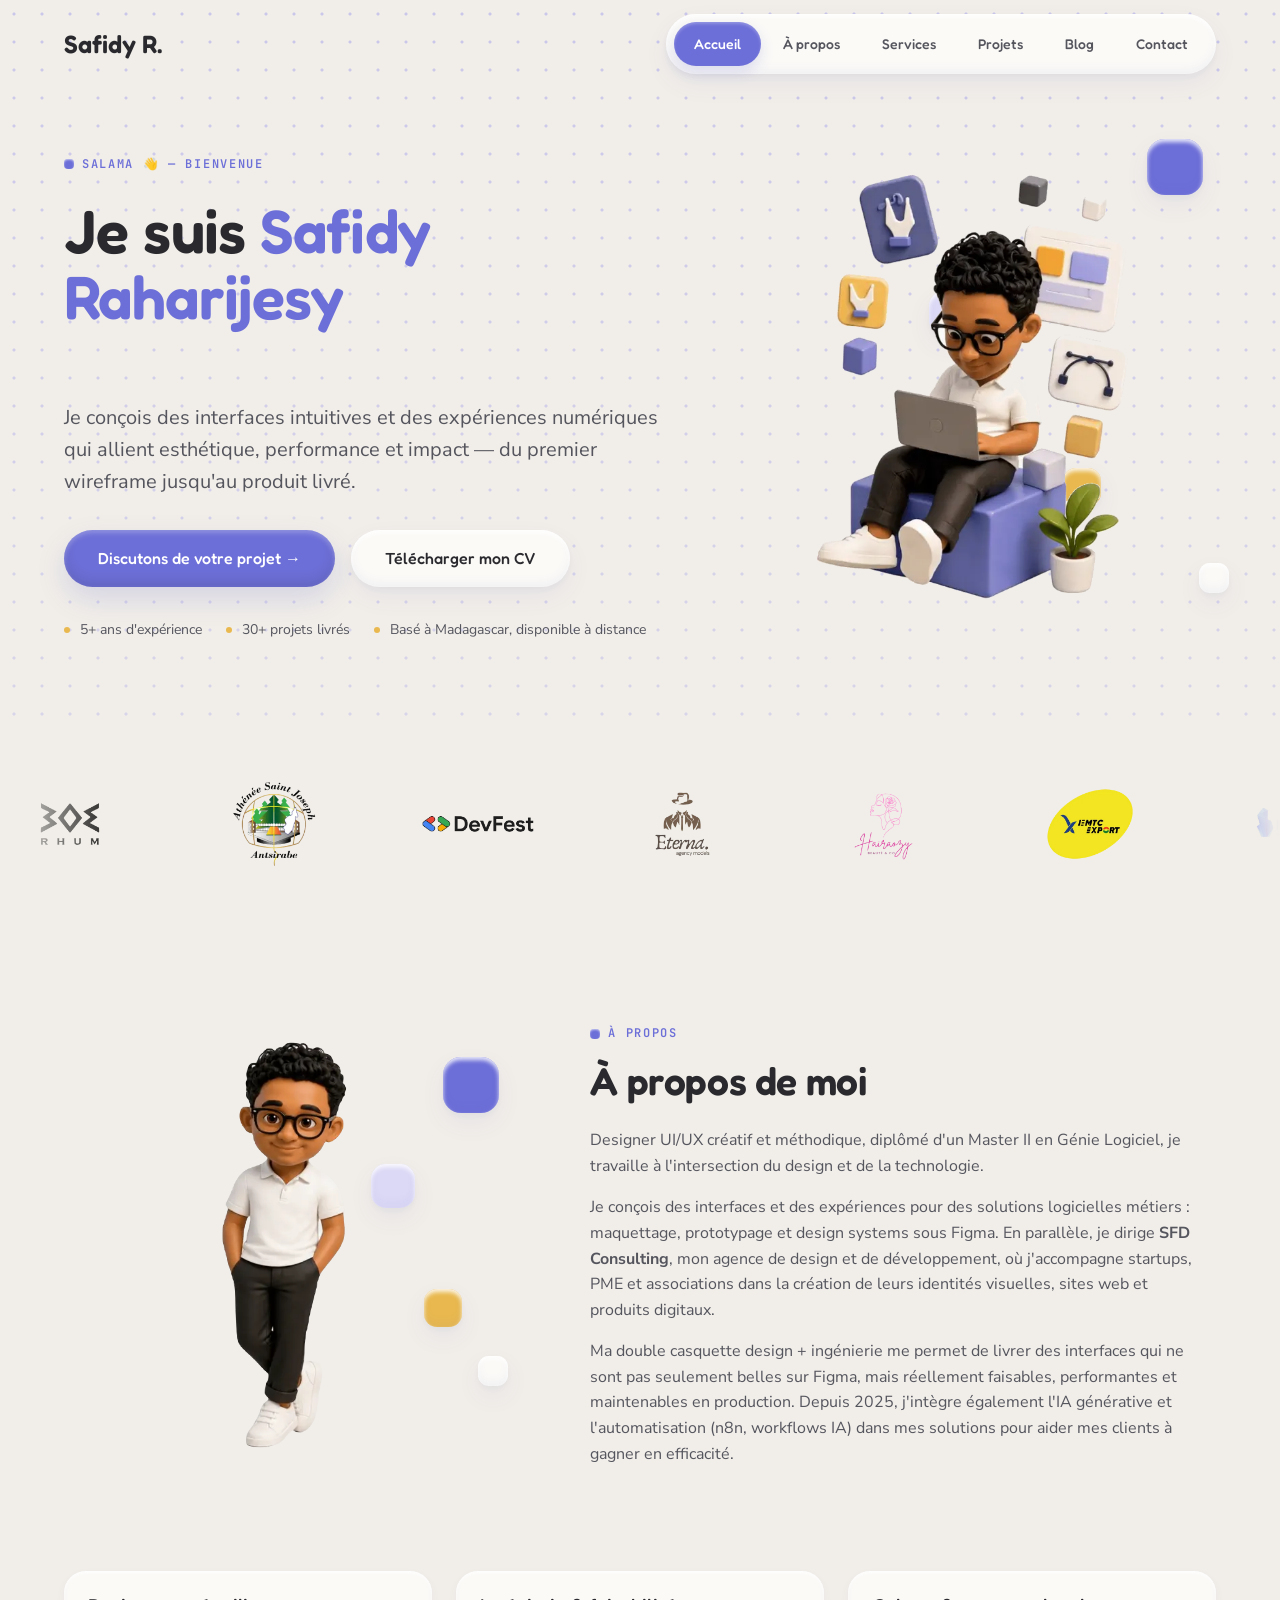
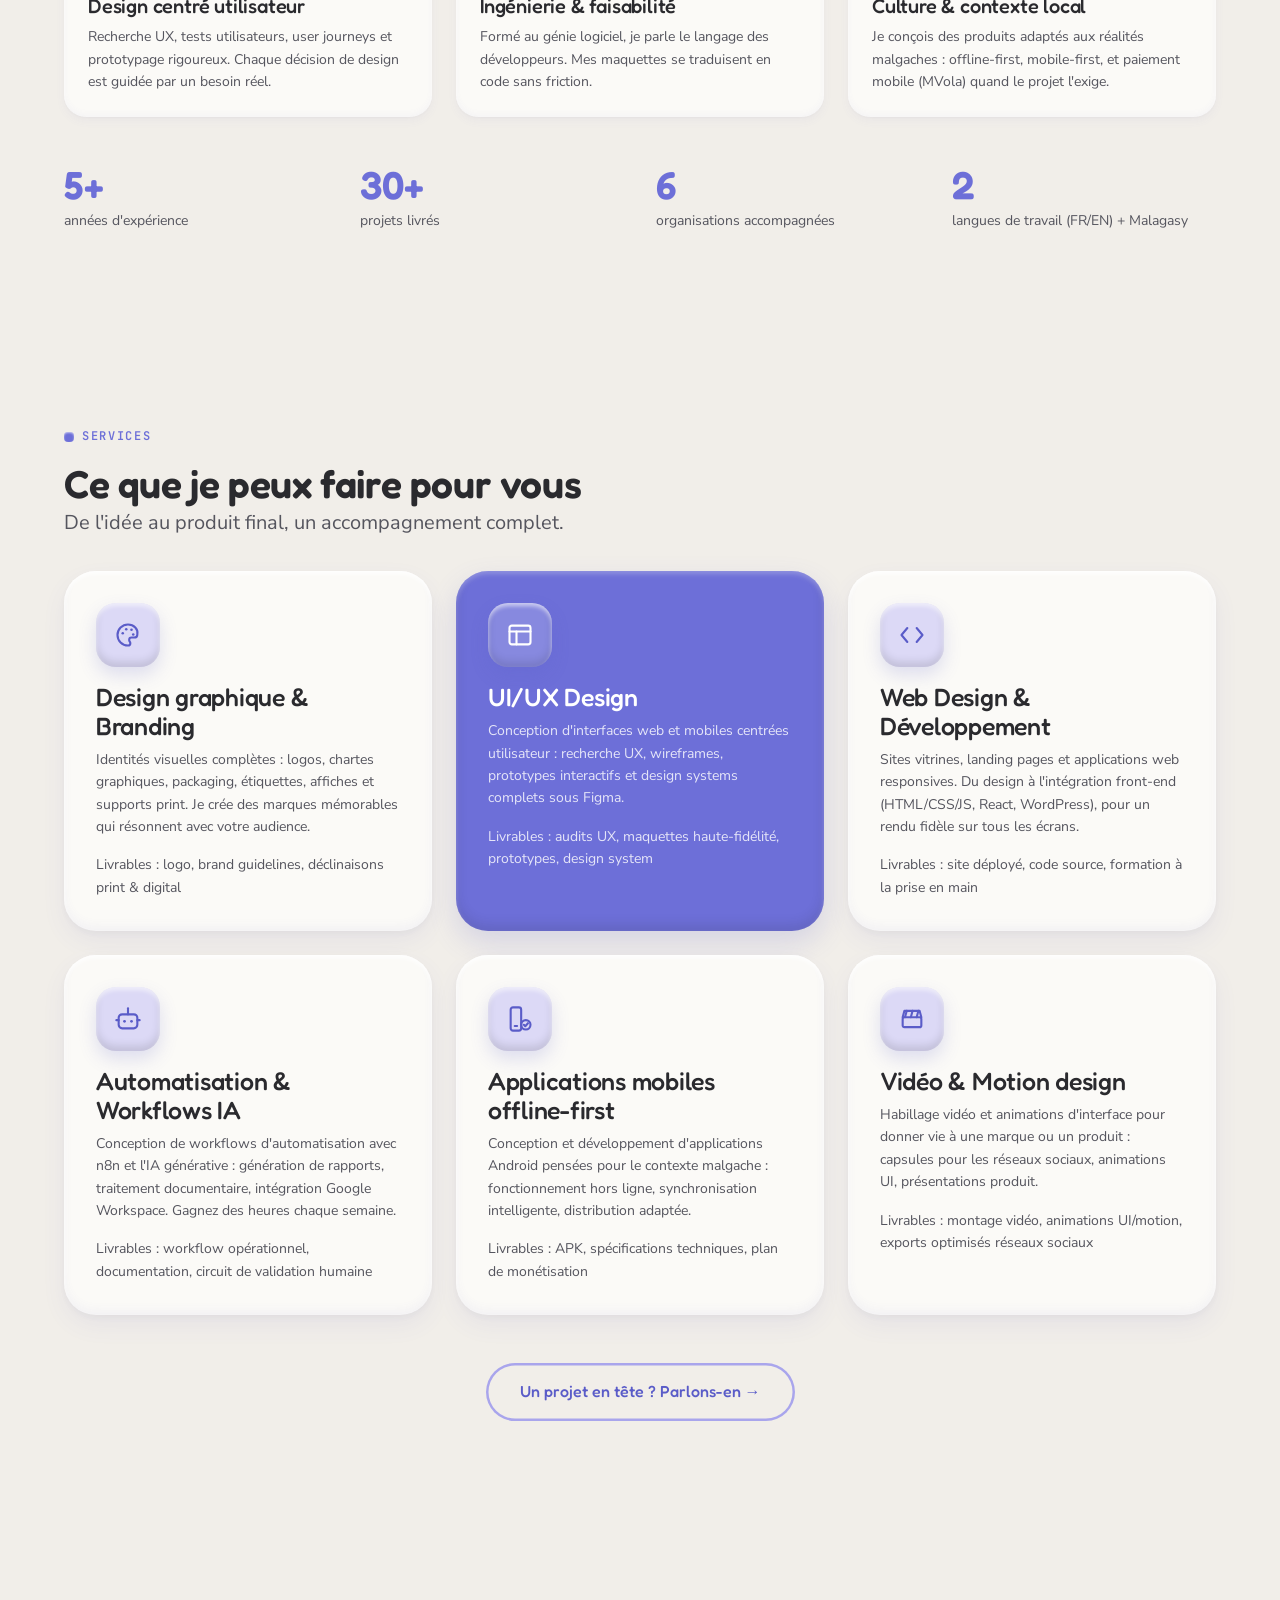
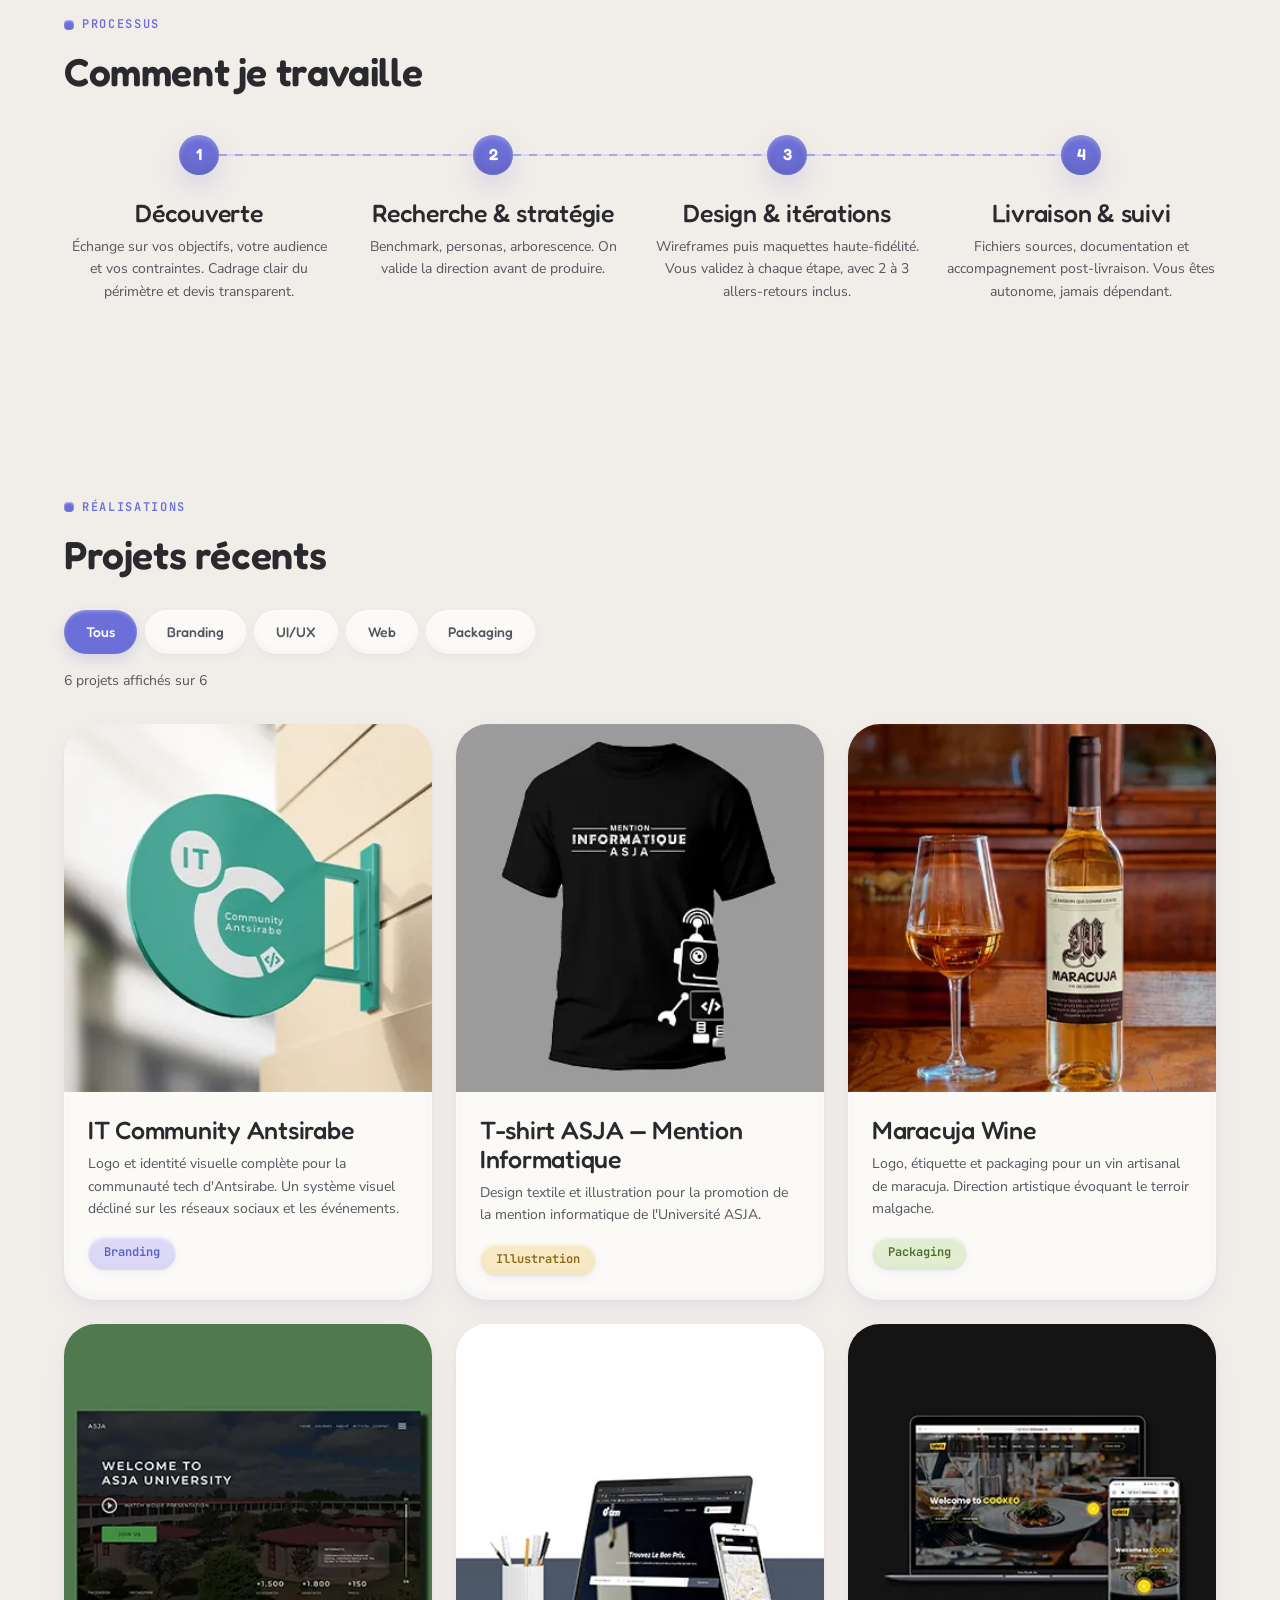
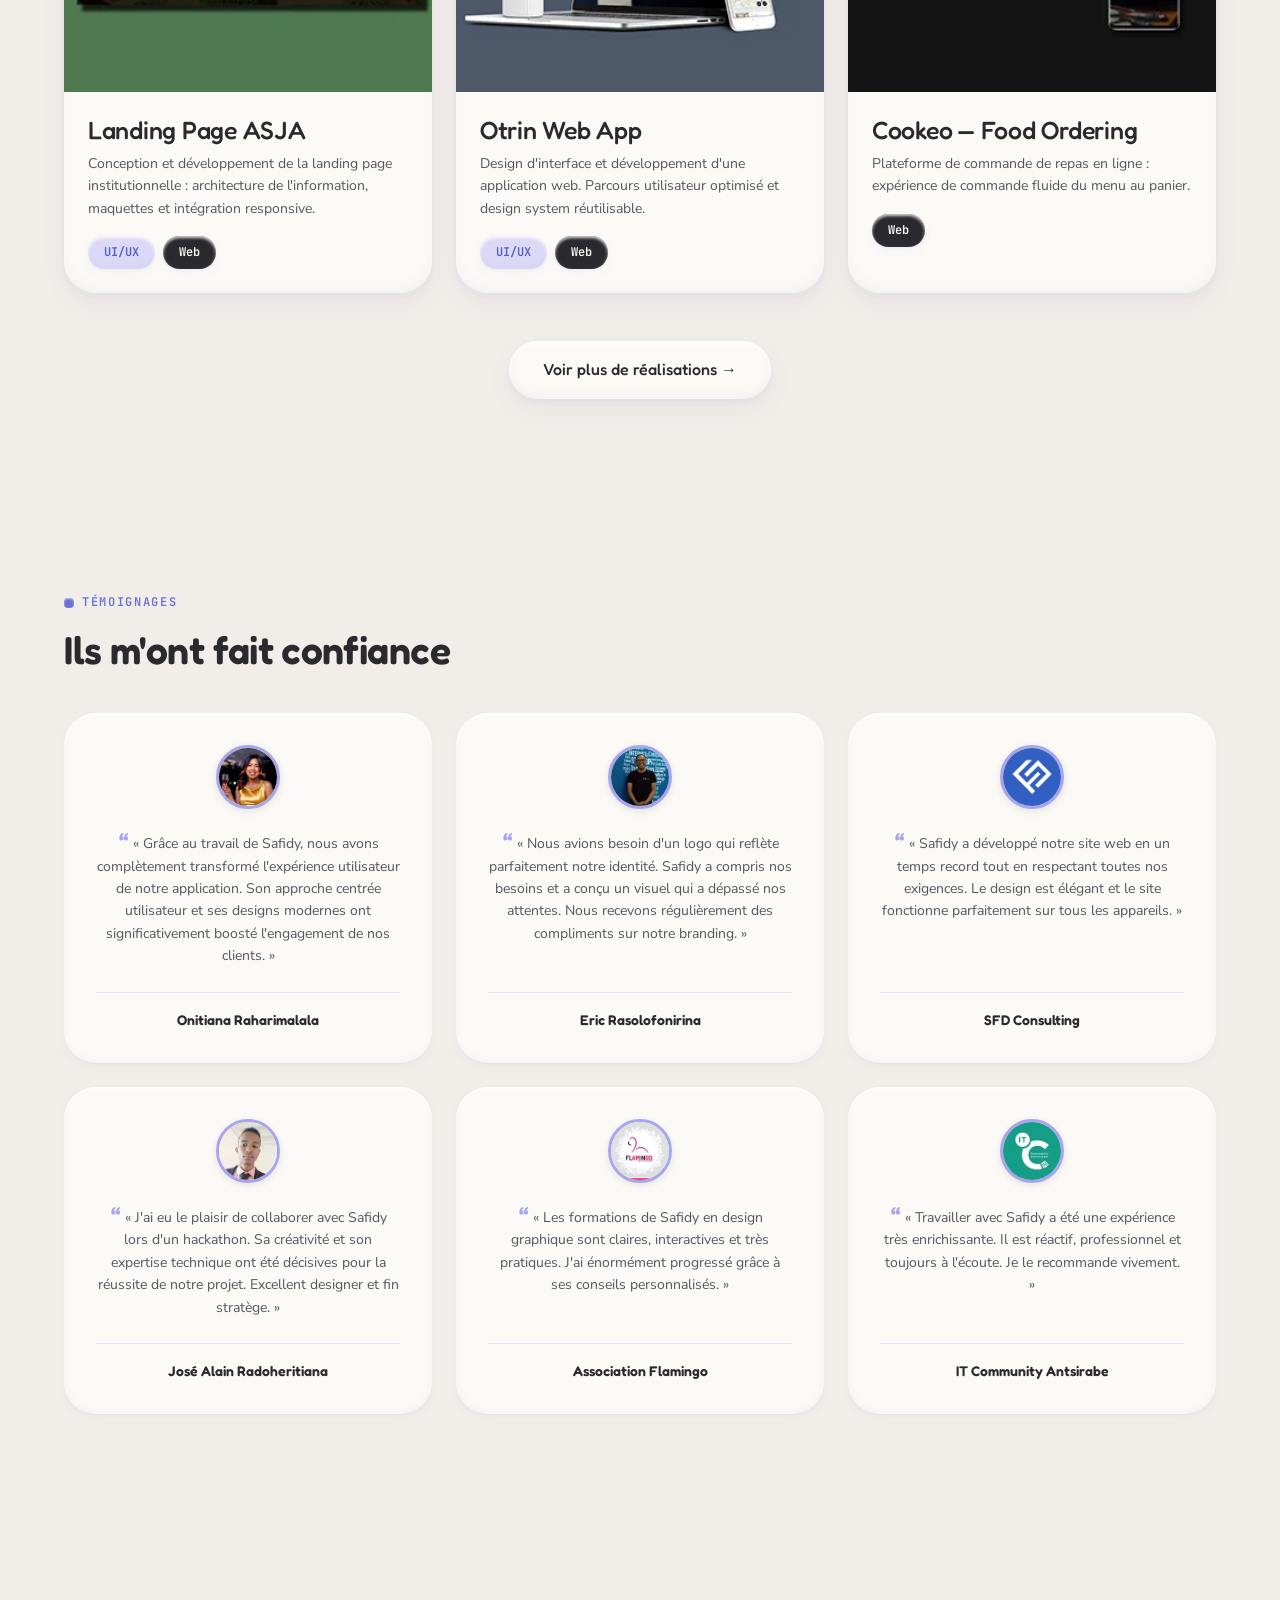
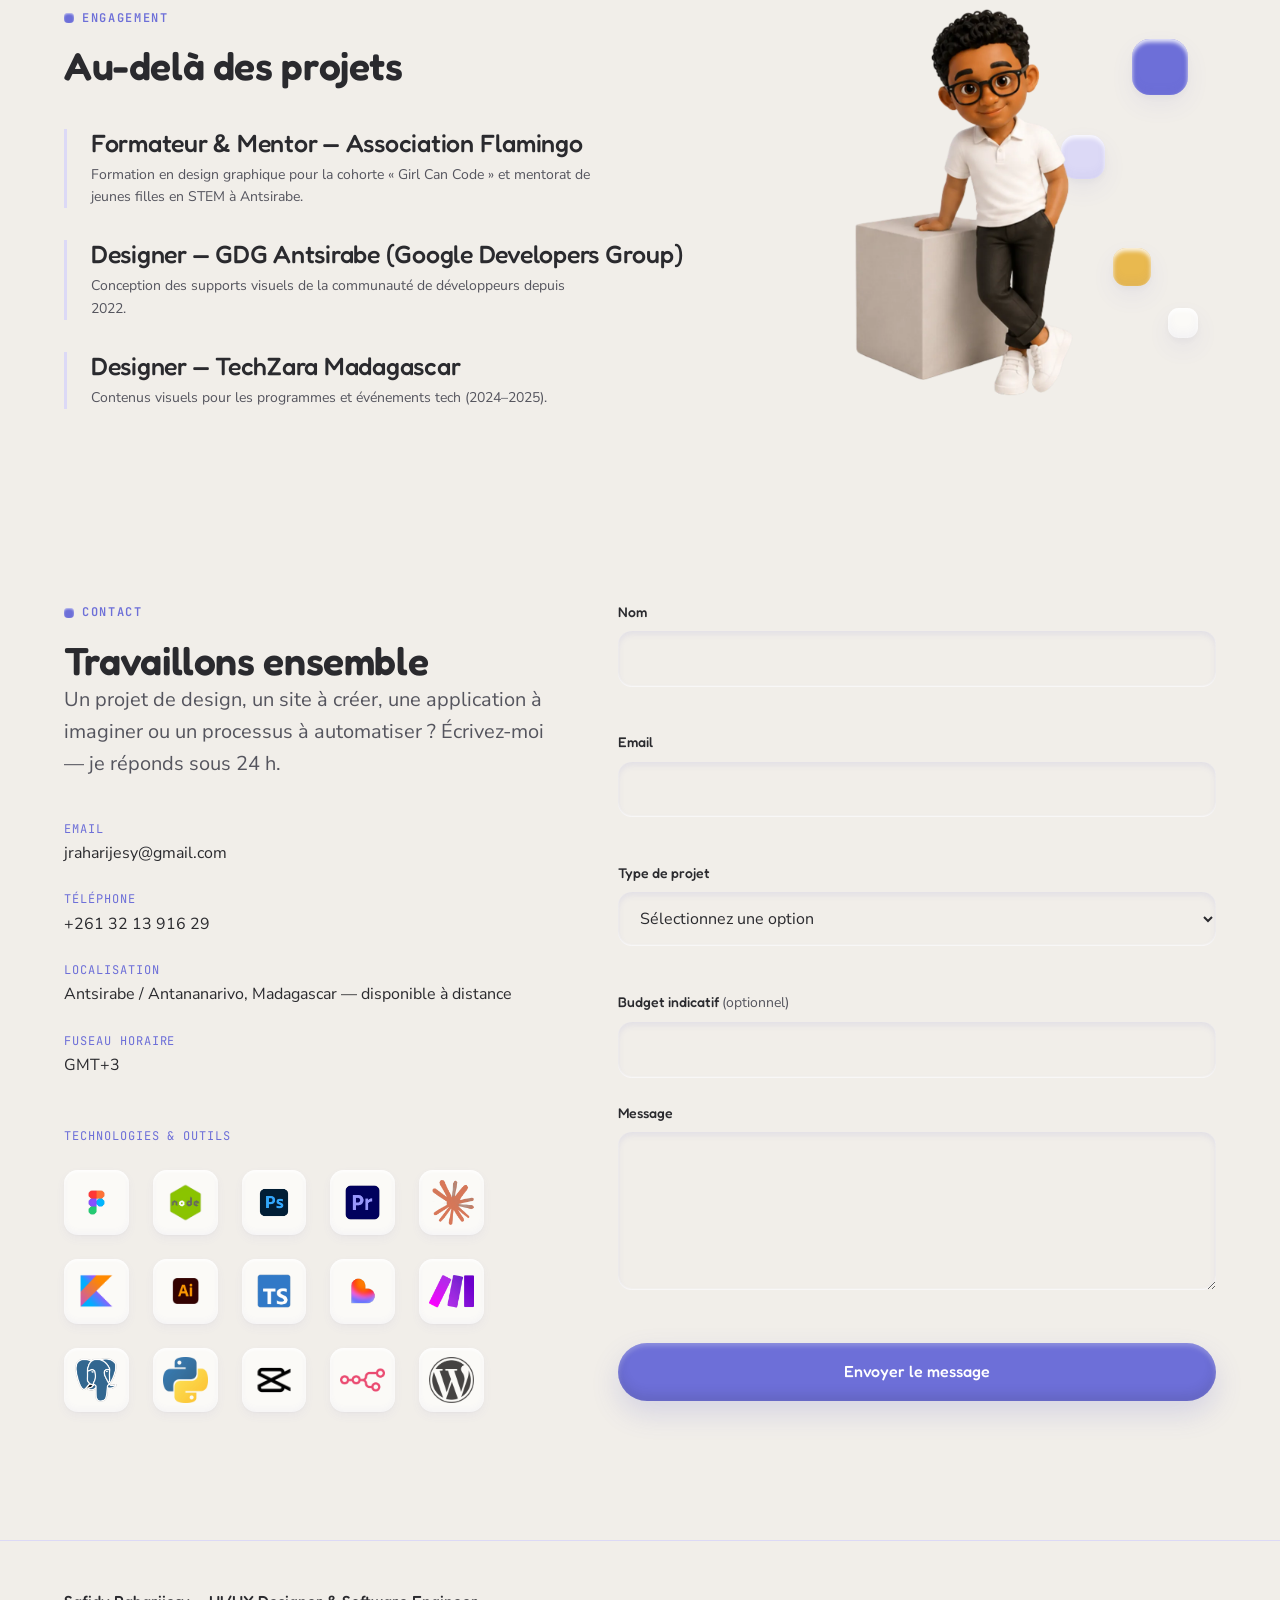
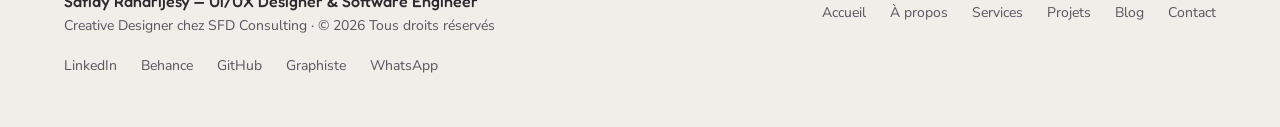
==== commit 9787ce6f: "feat: add Papa Saosy logo to the clients marquee Co-Authored-By: Claude Opus 5.5 <noreply@anthropic." ====
--- a/index.html
+++ b/index.html
@@ -283,6 +283,7 @@
             <img class="clients__logo" src="assets/clients/make it shine-Photoroom.webp" alt="Make It Shine">
             <img class="clients__logo" src="assets/clients/mouna fruit séché-Photoroom.webp" alt="Mouna Fruit Séché">
             <img class="clients__logo" src="assets/clients/otrin-Photoroom.webp" alt="Otrin">
+            <img class="clients__logo" src="assets/clients/papa saosy.webp" alt="Papa Saosy">
             <img class="clients__logo" src="assets/clients/pharmatech-Photoroom.webp" alt="PharmaTech">
             <img class="clients__logo" src="assets/clients/pim collect-Photoroom.webp" alt="PIM Collect">
             <img class="clients__logo" src="assets/clients/rawesy-Photoroom.webp" alt="Rawesy">
@@ -303,6 +304,7 @@
             <img class="clients__logo" src="assets/clients/make it shine-Photoroom.webp" alt="Make It Shine">
             <img class="clients__logo" src="assets/clients/mouna fruit séché-Photoroom.webp" alt="Mouna Fruit Séché">
             <img class="clients__logo" src="assets/clients/otrin-Photoroom.webp" alt="Otrin">
+            <img class="clients__logo" src="assets/clients/papa saosy.webp" alt="Papa Saosy">
             <img class="clients__logo" src="assets/clients/pharmatech-Photoroom.webp" alt="PharmaTech">
             <img class="clients__logo" src="assets/clients/pim collect-Photoroom.webp" alt="PIM Collect">
             <img class="clients__logo" src="assets/clients/rawesy-Photoroom.webp" alt="Rawesy">
@@ -323,6 +325,7 @@
             <img class="clients__logo" src="assets/clients/make it shine-Photoroom.webp" alt="Make It Shine">
             <img class="clients__logo" src="assets/clients/mouna fruit séché-Photoroom.webp" alt="Mouna Fruit Séché">
             <img class="clients__logo" src="assets/clients/otrin-Photoroom.webp" alt="Otrin">
+            <img class="clients__logo" src="assets/clients/papa saosy.webp" alt="Papa Saosy">
             <img class="clients__logo" src="assets/clients/pharmatech-Photoroom.webp" alt="PharmaTech">
             <img class="clients__logo" src="assets/clients/pim collect-Photoroom.webp" alt="PIM Collect">
             <img class="clients__logo" src="assets/clients/rawesy-Photoroom.webp" alt="Rawesy">
@@ -343,6 +346,7 @@
             <img class="clients__logo" src="assets/clients/make it shine-Photoroom.webp" alt="Make It Shine">
             <img class="clients__logo" src="assets/clients/mouna fruit séché-Photoroom.webp" alt="Mouna Fruit Séché">
             <img class="clients__logo" src="assets/clients/otrin-Photoroom.webp" alt="Otrin">
+            <img class="clients__logo" src="assets/clients/papa saosy.webp" alt="Papa Saosy">
             <img class="clients__logo" src="assets/clients/pharmatech-Photoroom.webp" alt="PharmaTech">
             <img class="clients__logo" src="assets/clients/pim collect-Photoroom.webp" alt="PIM Collect">
             <img class="clients__logo" src="assets/clients/rawesy-Photoroom.webp" alt="Rawesy">
